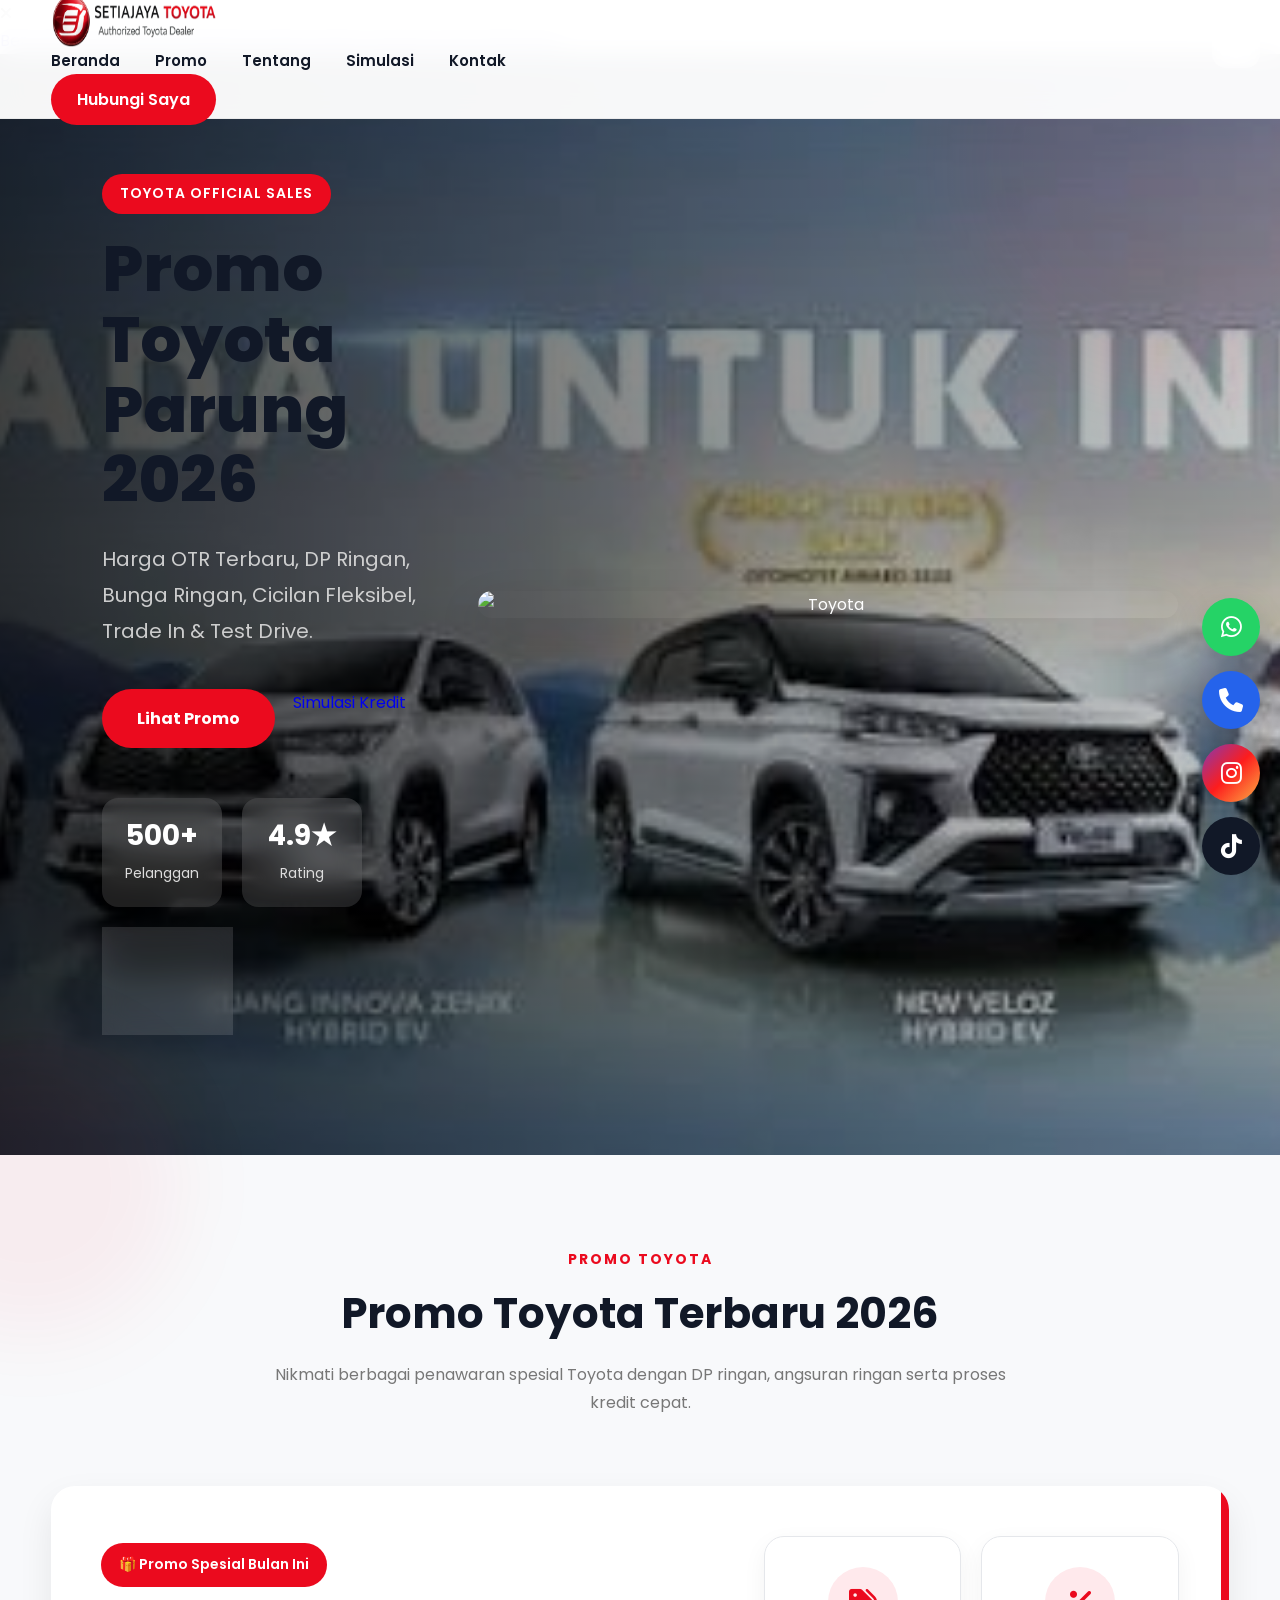
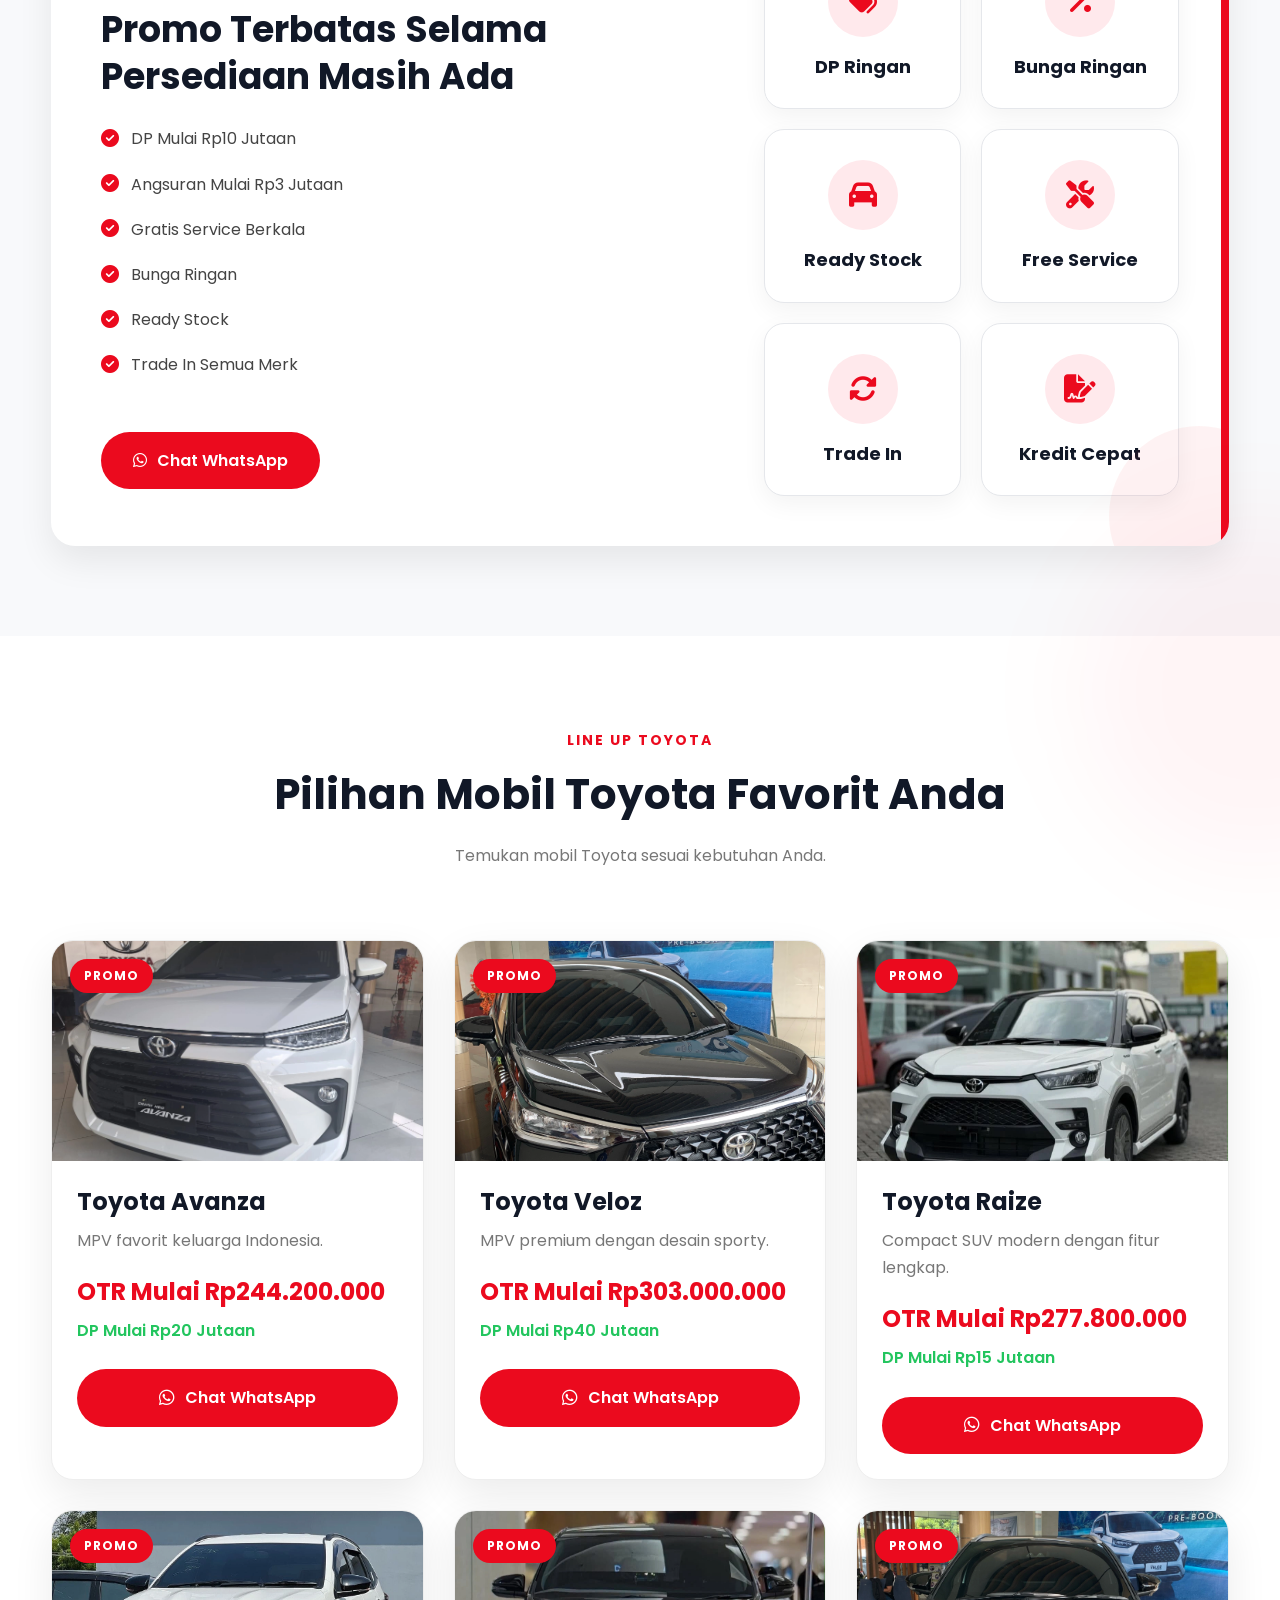
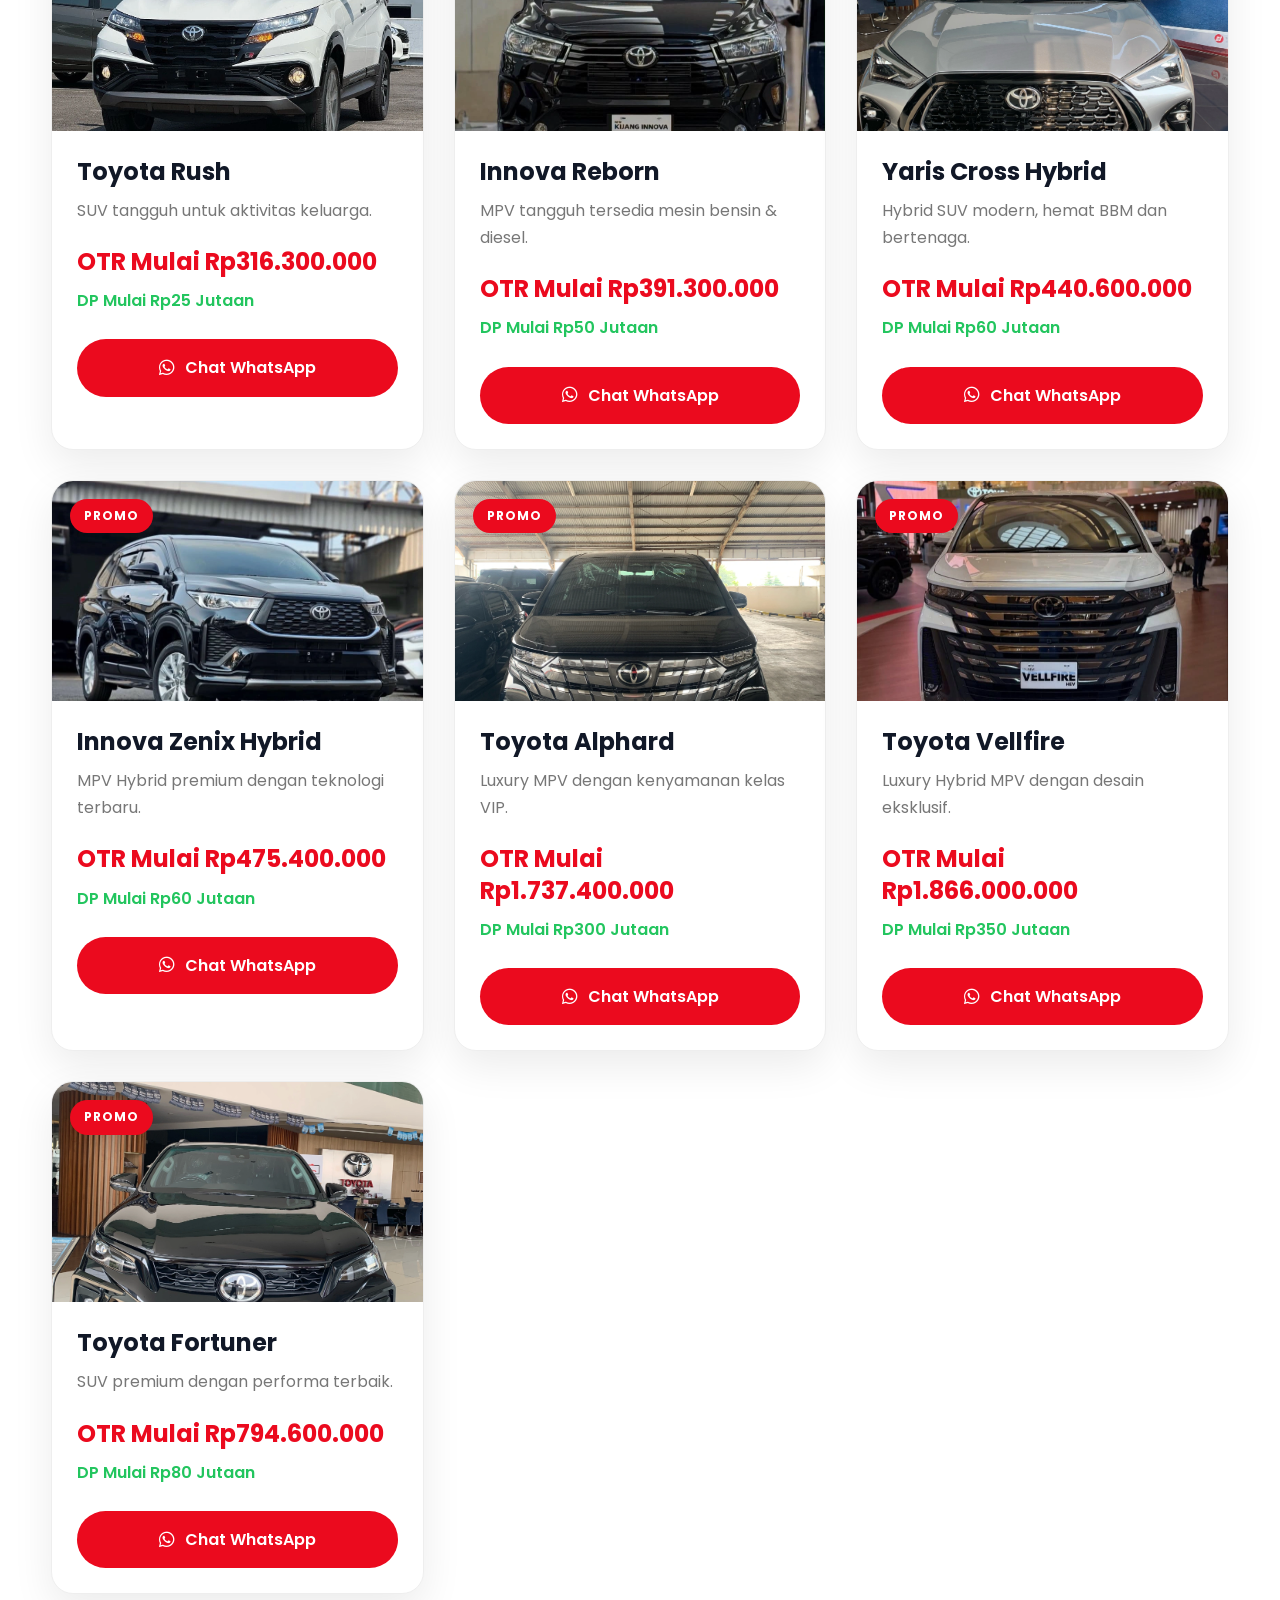
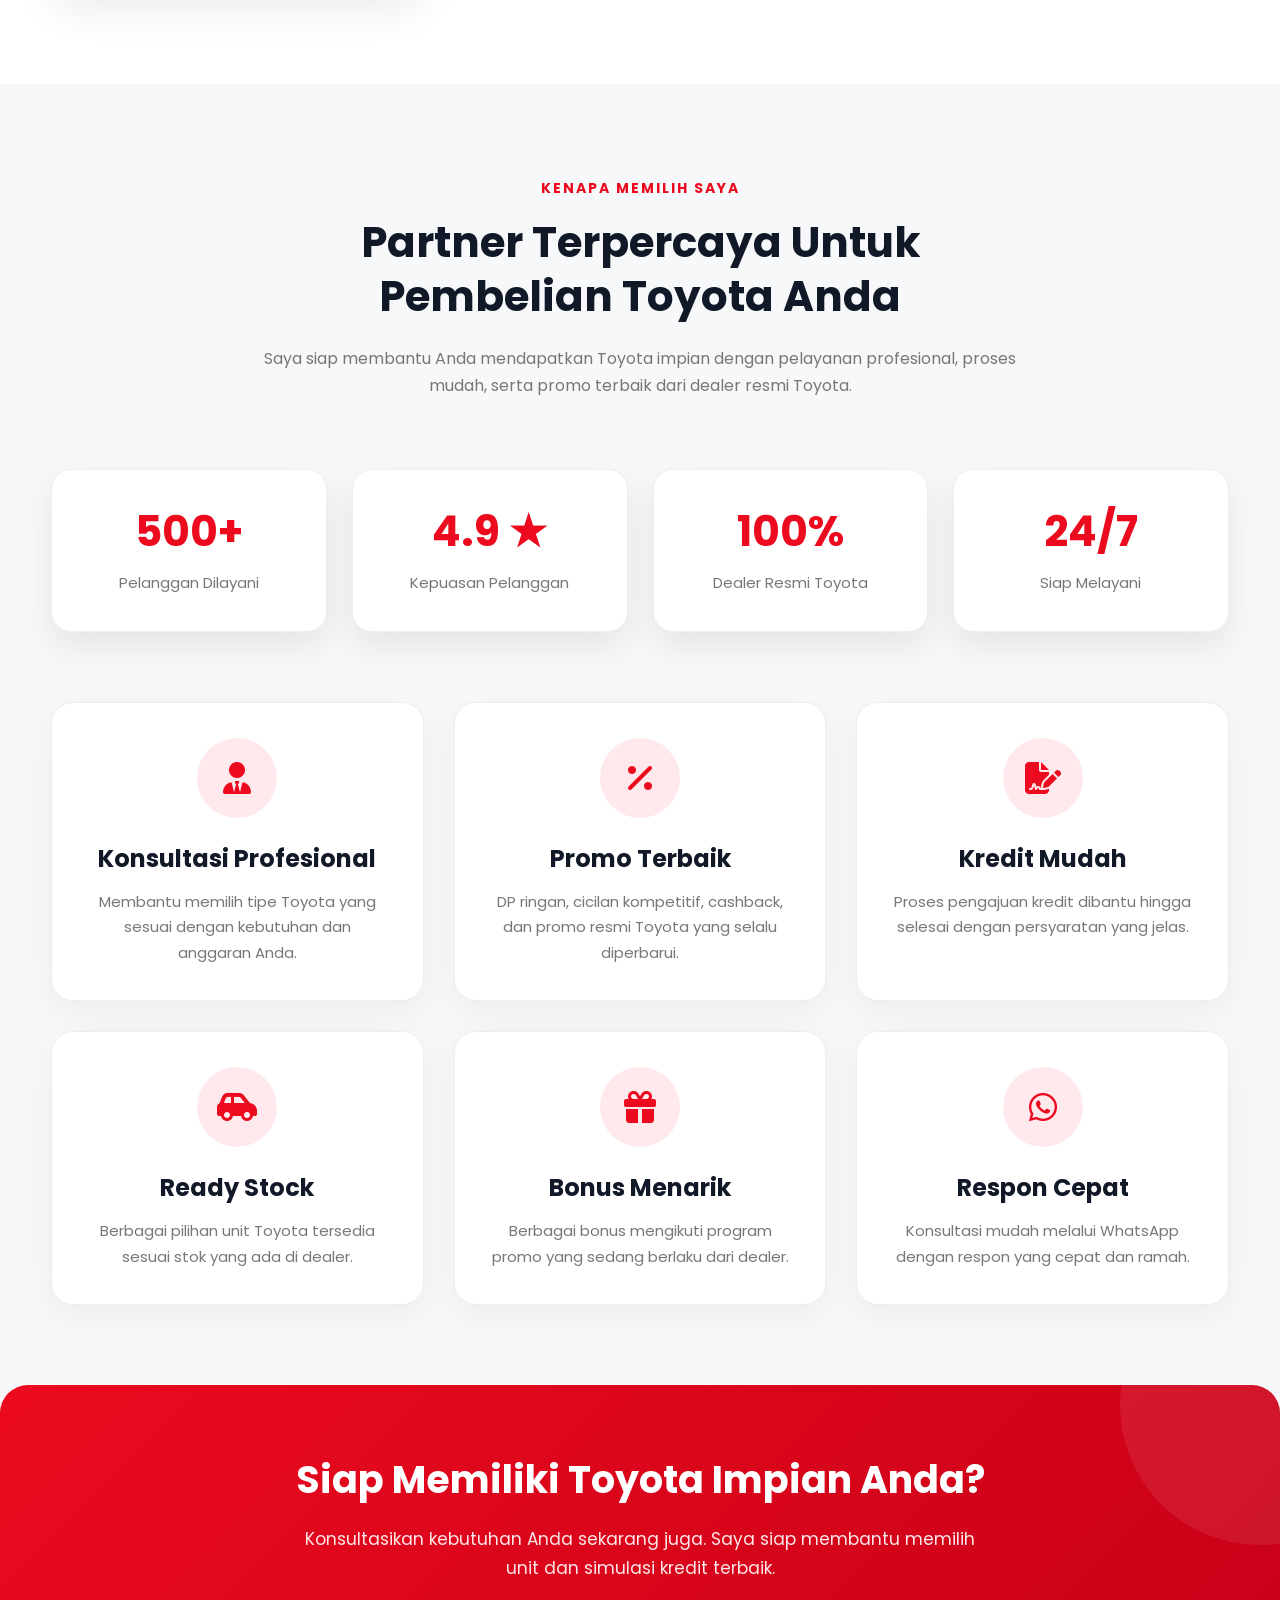
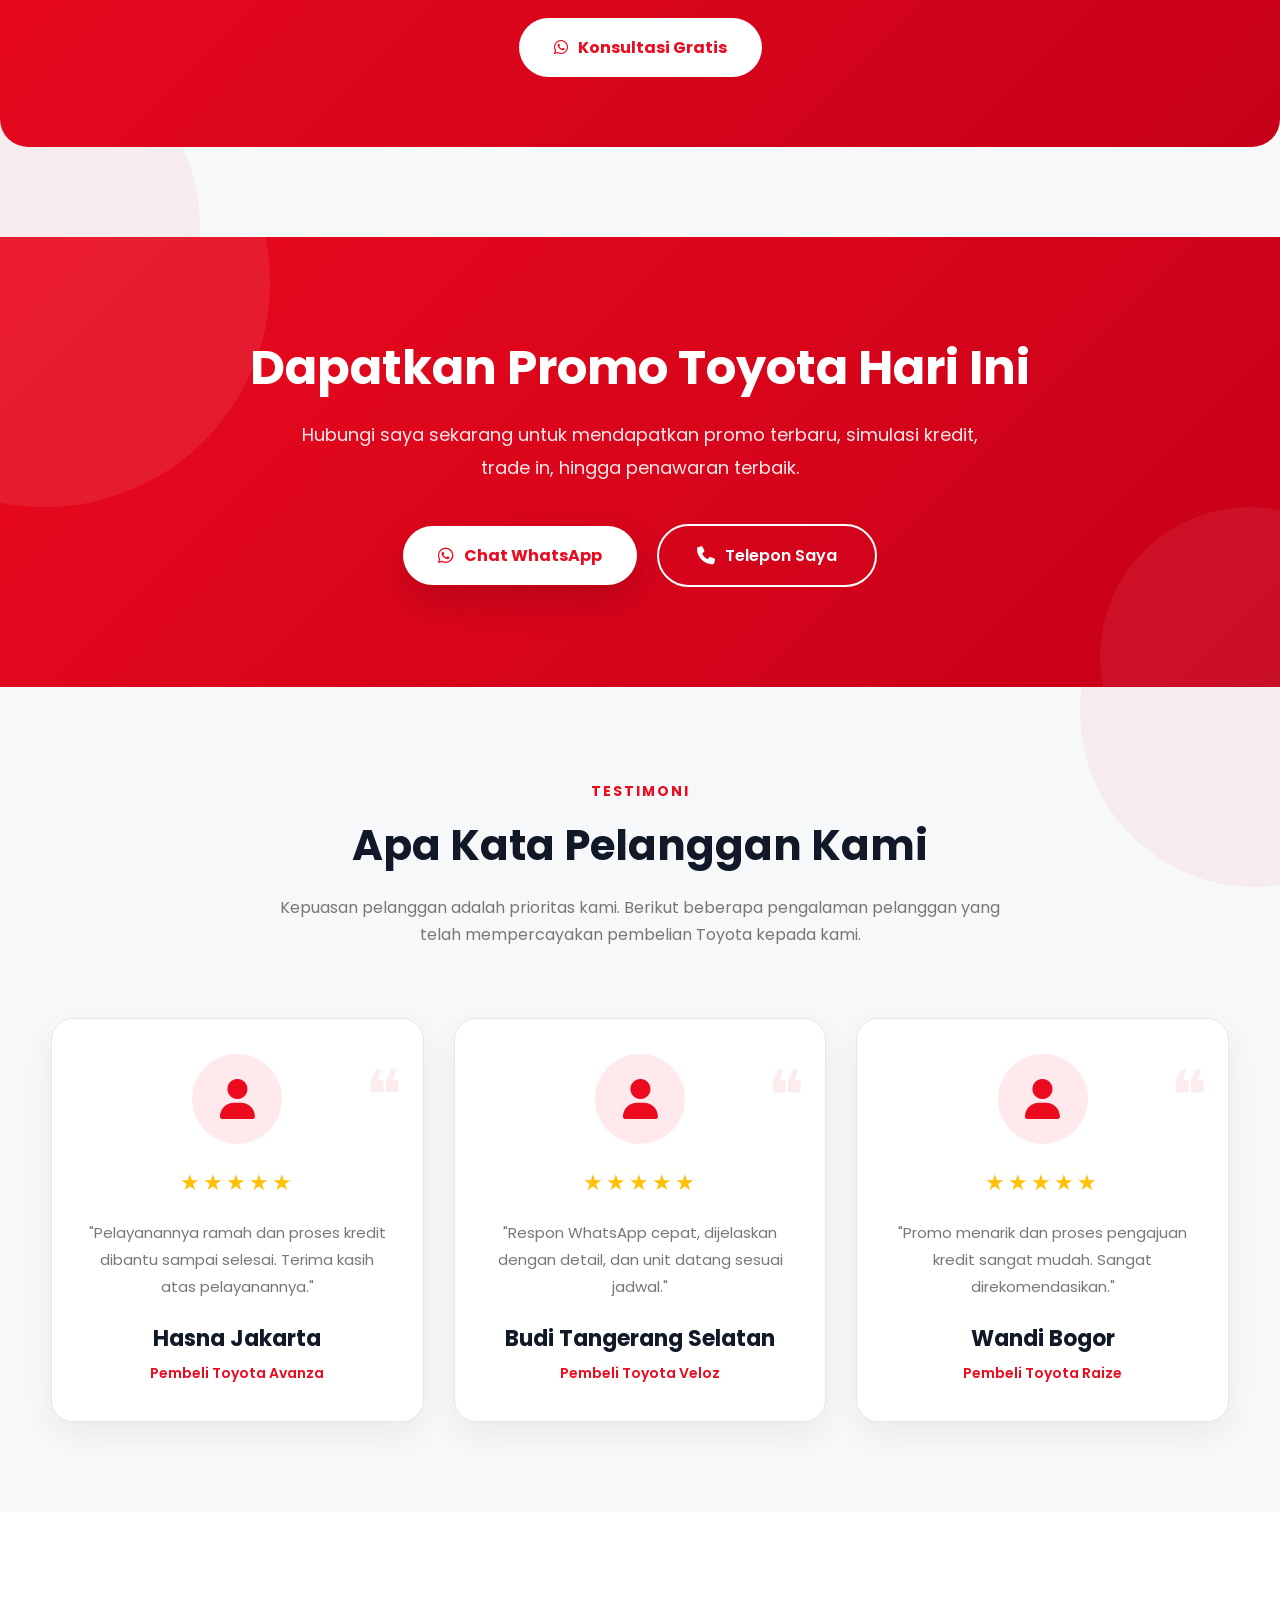
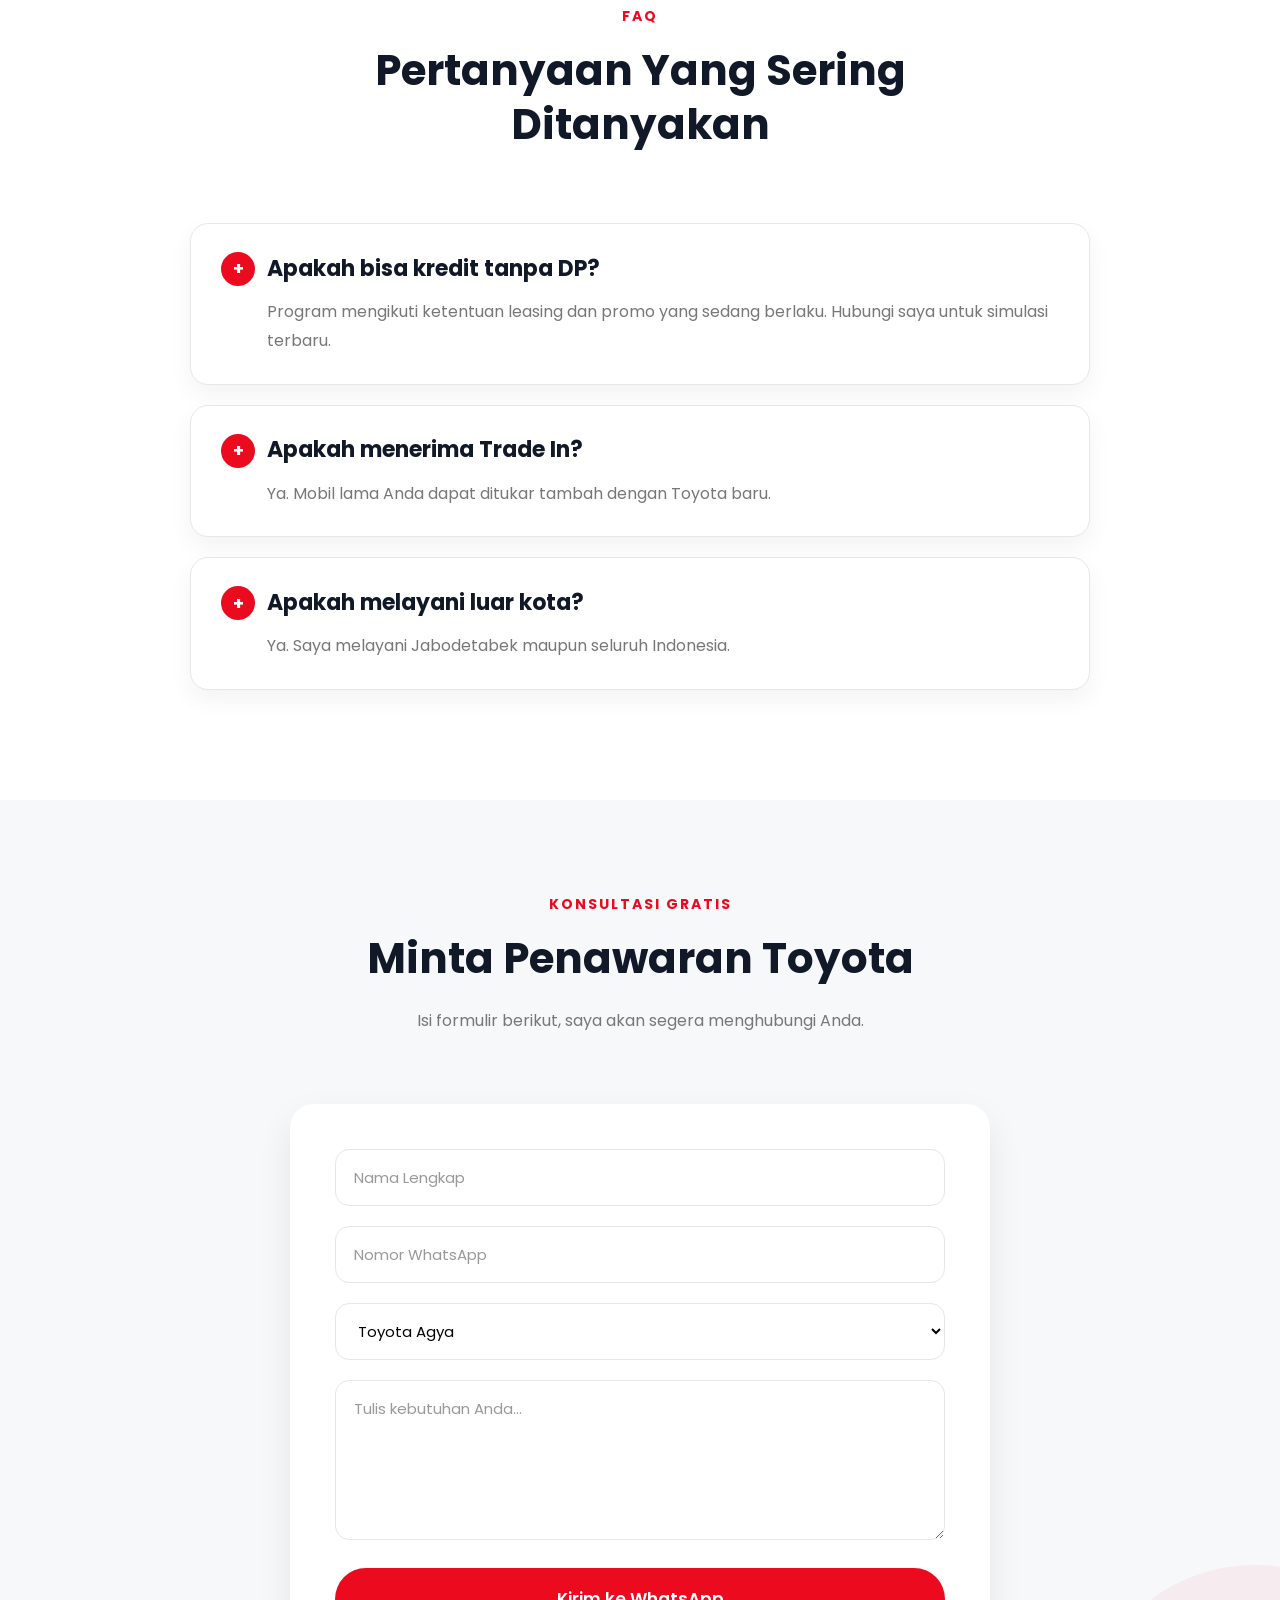
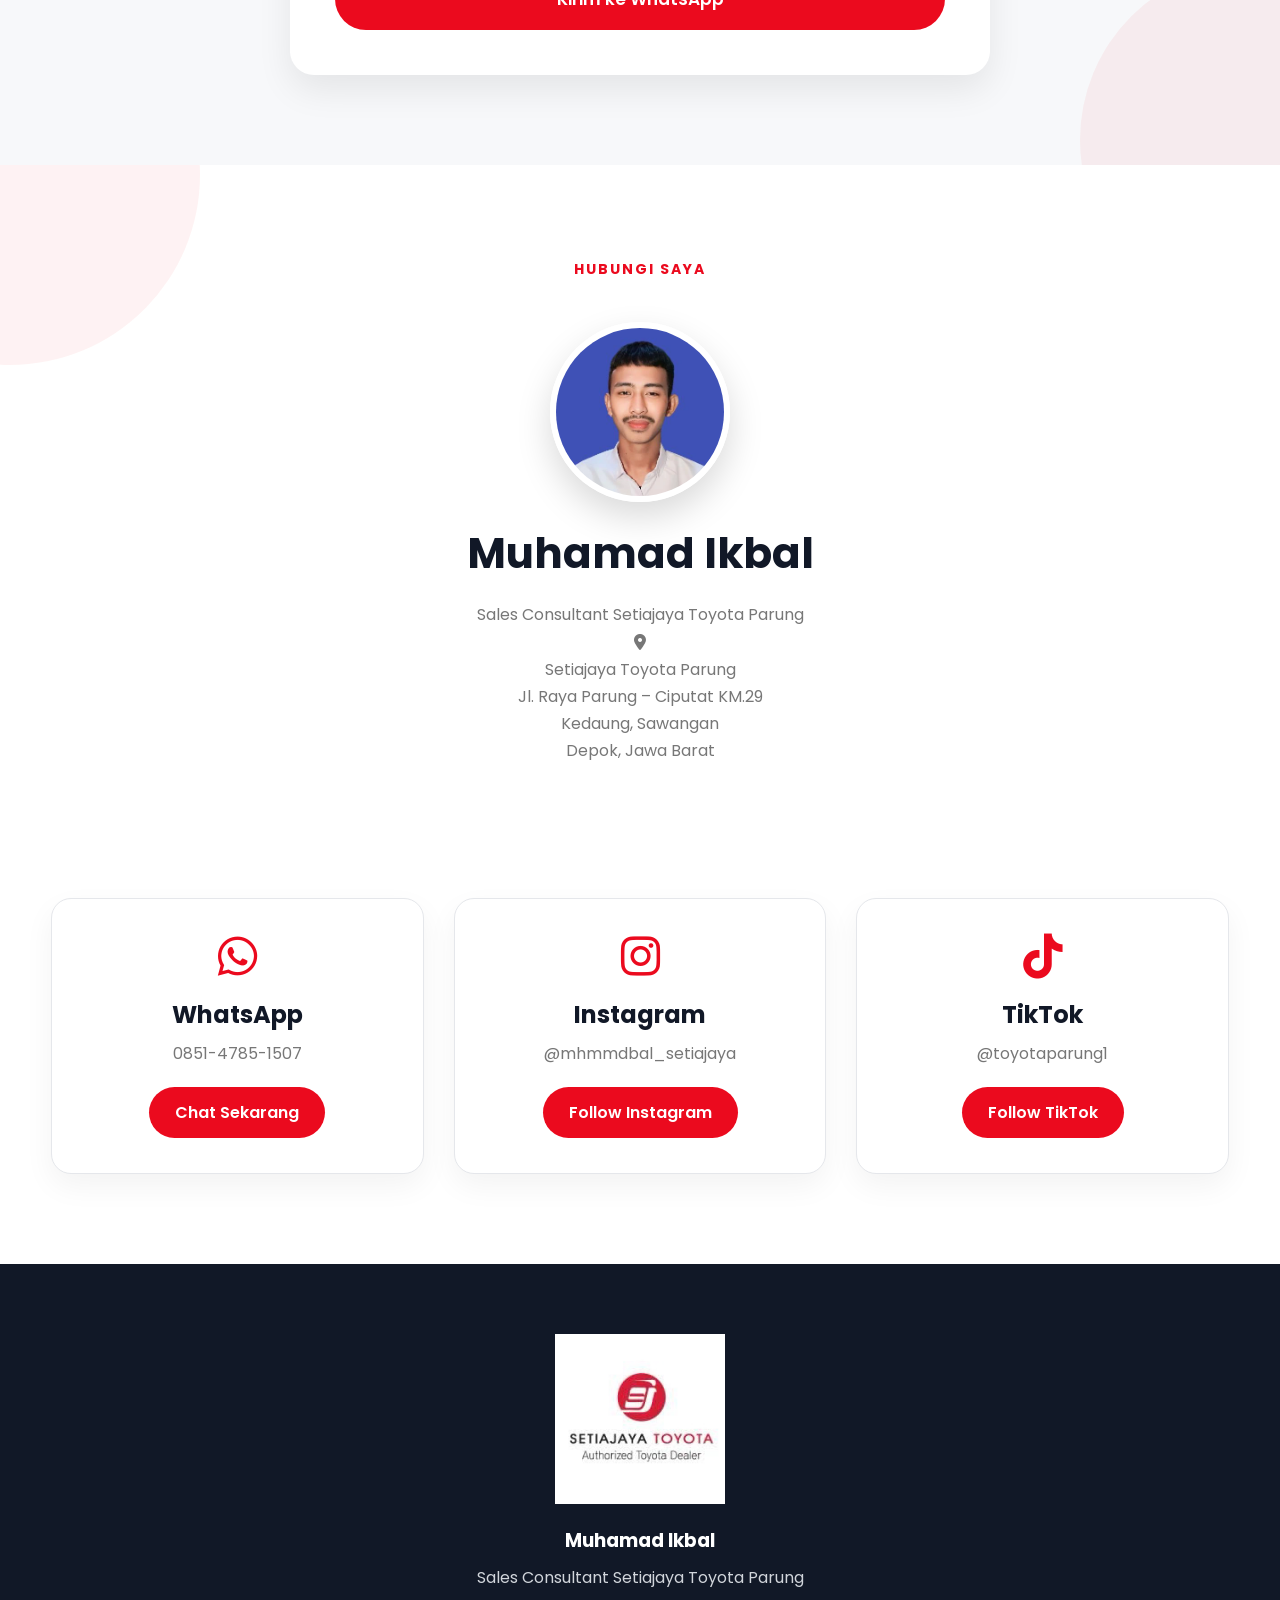
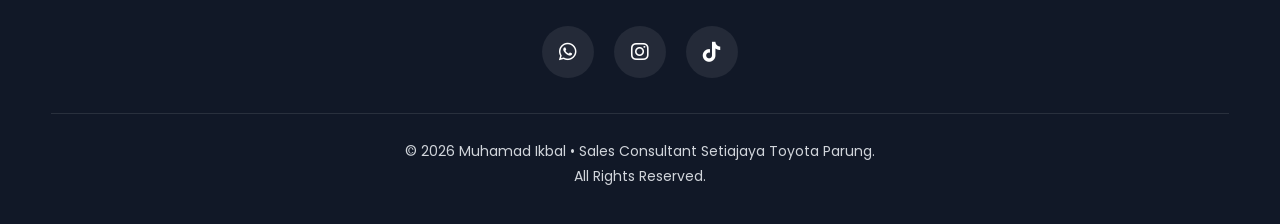
==== index.html @ 0a7230bd "Update index.html" ====
<!DOCTYPE html>
<html lang="id">

<head>

<meta charset="UTF-8">
<meta http-equiv="X-UA-Compatible" content="IE=edge">
<meta name="viewport" content="width=device-width, initial-scale=1.0">

<title>Promo Toyota Parung 2026 | Harga OTR, DP Murah & Kredit Toyota Bogor</title>
<meta name="description" content="Promo Toyota Parung 2026. Harga OTR terbaru, DP ringan mulai 10 jutaan, cicilan ringan, trade in, test drive dan konsultasi gratis. Hubungi Sales Toyota Parung sekarang juga.">

<meta name="keywords" content="Toyota Parung, Promo Toyota, Toyota Jabodetabek, Avanza, Veloz, Raize, Rush, Calya, Agya, Zenix, Reborn, Yaris Cross, Fortuner, Alphard, Vellfire">

<meta name="author" content="Muhamad Ikbal">
<meta name="robots" content="index,follow,max-image-preview:large">

<link rel="canonical" href="https://ikbaltoyota.com/">

<link rel="icon" href="images/favicon.png">

<meta property="og:title" content="Promo Toyota Parung 2026">
<meta property="og:description" content="Harga Toyota terbaru, DP ringan, cicilan murah, promo terbaik bulan ini.">
<meta property="og:image" content="https://ikbaltoyota.com/img/hero.webp">
<meta property="og:url" content="https://ikbaltoyota.com/">
<meta property="og:type" content="website">

<meta name="twitter:card" content="summary_large_image">
<meta name="twitter:title" content="Promo Toyota Parung 2026">
<meta name="twitter:description" content="Promo Toyota terbaik untuk wilayah Parung, Bogor, Depok, Tangerang Selatan, dan sekitarnya.">
<meta name="twitter:image" content="https://ikbaltoyota.com/img/hero.webp">

<link rel="preconnect" href="https://fonts.googleapis.com">
<link rel="preconnect" href="https://fonts.gstatic.com" crossorigin>

<link href="https://fonts.googleapis.com/css2?family=Poppins:wght@300;400;500;600;700;800&display=swap" rel="stylesheet">

<link rel="stylesheet" href="https://cdnjs.cloudflare.com/ajax/libs/font-awesome/6.7.2/css/all.min.css">

<link rel="stylesheet" href="css/style.css"> 
<link rel="stylesheet" href="css/responsive.css">
<link rel="stylesheet" href="css/animation.css">
  
<!-- Structured Data -->
  <script type="application/ld+json">
{
  "@context":"https://schema.org",
  "@type":"AutoDealer",
  "name":"Toyota Parung",
  "url":"https://ikbaltoyota.com",
  "telephone":"+62-851-4785-1507",
  "priceRange":"Rp",
  "address":{
    "@type":"PostalAddress",
    "addressLocality":"Parung",
    "addressRegion":"Jawa Barat",
    "addressCountry":"ID"
  },
  "brand":"Toyota"
 }   
</script>
<!-- Google Tag Manager -->
<script>
(function(w,d,s,l,i){w[l]=w[l]||[];w[l].push({'gtm.start':
new Date().getTime(),event:'gtm.js'});var f=d.getElementsByTagName(s)[0],
j=d.createElement(s),dl=l!='dataLayer'?'&l='+l:'';j.async=true;j.src=
'https://www.googletagmanager.com/gtm.js?id='+i+dl;
f.parentNode.insertBefore(j,f);
})(window,document,'script','dataLayer','GTM-TD2KTHQW');
</script>
<!-- End Google Tag Manager -->

</head>

<body>

<!-- Google Tag Manager (noscript) -->
<noscript>
<iframe src="https://www.googletagmanager.com/ns.html?id=GTM-TD2KTHQW"
height="0"
width="0"
style="display:none;visibility:hidden"></iframe>
</noscript>
<!-- End Google Tag Manager -->

<!-- =========================================
HEADER
========================================= -->
<header class="header">

    <div class="container">

        <div class="header-wrapper">

            <a href="index.html" class="logo">

                <img src="images/logo.png" alt="Toyota Setiajaya">

            </a>

<nav class="navbar">

<a href="index.html">Beranda</a>
<a href="promo.html">Promo</a>
<a href="tentang.html">Tentang</a>
<a href="simulasi.html">Simulasi</a>
<a href="kontak.html">Kontak</a>

</nav>

<a href="https://wa.me/6285147851507"
class="btn-header"
target="_blank"
onclick="trackWhatsApp()">

Hubungi Saya

</a>

<div class="menu-toggle">
<i class="fas fa-bars"></i>
</div>

</div>

</header>
  
<div class="mobile-nav">

    <div class="mobile-close">
        <i class="fas fa-times"></i>
    </div>

    <div class="mobile-nav-content">

        <a href="index.html">Beranda</a>

        <a href="promo.html">Promo</a>

        <a href="semua-model.html">Semua Model</a>

        <a href="simulasi.html">Simulasi Kredit</a>

        <a href="kontak.html">Kontak</a>

        <a href="https://wa.me/6285147851507" class="mobile-wa">
            <i class="fab fa-whatsapp"></i>
            Chat WhatsApp
        </a>

    </div>

</div>
<!-- =========================================
HERO
========================================= -->
<section class="hero reveal">

<div class="hero-overlay"></div>

<div class="container hero-container">

<div class="hero-content">

<span class="hero-tag">
TOYOTA OFFICIAL SALES
</span>

<h1>
Promo Toyota <br>
Parung 2026
</h1>

<p>
Harga OTR Terbaru, DP Ringan,
Bunga Ringan, Cicilan Fleksibel,
Trade In & Test Drive.
</p>

<div class="hero-buttons">

<a href="promo.html" class="btn btn-primary">
Lihat Promo
</a>

<a href="simulasi.html" class="btn btn-outline">
Simulasi Kredit
</a>

</div>

<div class="hero-info">

<div class="info-box">

<h3>500+</h3>

<span>Pelanggan</span>

</div>

<div class="info-box">

<h3>4.9★</h3>

<span>Rating</span>

</div>

<div class="info-box">

<h3>100%</h3>

<span>Dealer Resmi</span>

</div>

</div>

</div>

<div class="hero-image">

<img src="images/hero-car.webp" alt="Toyota">

</div>

</div>

</section>

<!-- =========================================
FLOATING SOCIAL
========================================= -->

<div class="floating-social">

<a href="https://wa.me/6285147851507"
class="wa"
target="_blank"
onclick="trackWhatsApp()">

<i class="fab fa-whatsapp"></i>

</a>

<a href="tel:085147851507"
class="call"
onclick="trackCall()">

<i class="fas fa-phone"></i>

</a>

<a href="https://instagram.com/mhmmdbal_setiajaya"
class="ig"
target="_blank"
onclick="trackInstagram()">

<i class="fab fa-instagram"></i>

</a>

<a href="https://www.tiktok.com/@toyotaparung1"
class="tiktok"
target="_blank"
onclick="trackTikTok()">

<i class="fab fa-tiktok"></i>

</a>

</div>
<!-- =========================================
PROMO
========================================= -->
<section class="promo reveal" id="promo">

<div class="container">

<div class="section-title">
<span>PROMO TOYOTA</span>
<h2>Promo Toyota Terbaru 2026</h2>
<p>
Nikmati berbagai penawaran spesial Toyota dengan DP ringan,
angsuran ringan serta proses kredit cepat.
</p>
</div>

<div class="promo-banner">

<div class="promo-left">

<div class="promo-badge">
🎁 Promo Spesial Bulan Ini
</div>

<h3>Promo Terbatas Selama Persediaan Masih Ada</h3>

<ul>

<li><i class="fas fa-check-circle"></i> DP Mulai Rp10 Jutaan</li>

<li><i class="fas fa-check-circle"></i> Angsuran Mulai Rp3 Jutaan</li>

<li><i class="fas fa-check-circle"></i> Gratis Service Berkala</li>

<li><i class="fas fa-check-circle"></i> Bunga Ringan</li>

<li><i class="fas fa-check-circle"></i> Ready Stock</li>

<li><i class="fas fa-check-circle"></i> Trade In Semua Merk</li>

</ul>

<a href="https://wa.me/628128266932?text=Halo%20Saya%20ingin%20info%20promo%20Toyota"
class="promo-btn">
<i class="fab fa-whatsapp"></i>
Chat WhatsApp
</a>

</div>

<div class="promo-right">

<div class="promo-item">
<i class="fas fa-tags"></i>
<h4>DP Ringan</h4>
</div>

<div class="promo-item">
<i class="fas fa-percent"></i>
<h4>Bunga Ringan</h4>
</div>

<div class="promo-item">
<i class="fas fa-car"></i>
<h4>Ready Stock</h4>
</div>

<div class="promo-item">
<i class="fas fa-tools"></i>
<h4>Free Service</h4>
</div>

<div class="promo-item">
<i class="fas fa-sync-alt"></i>
<h4>Trade In</h4>
</div>

<div class="promo-item">
<i class="fas fa-file-signature"></i>
<h4>Kredit Cepat</h4>
</div>

</div>

</div>

</div>

</section>

<!-- =========================================
PILIHAN MOBIL
========================================= -->

<section class="mobil reveal" <select id="pilihanmobil">

<div class="container">

<div class="section-title">

<span>LINE UP TOYOTA</span>

<h2>Pilihan Mobil Toyota Favorit Anda</h2>

<p>

Temukan mobil Toyota sesuai kebutuhan Anda.

</p>

</div>

<div class="mobil-grid">

<!-- AVANZA -->

<div class="mobil-card">

<img src="images/avanza.webp" alt="Toyota Avanza">

<h3>Toyota Avanza</h3>

<p>MPV favorit keluarga Indonesia.</p>

<h4 class="harga">OTR Mulai Rp244.200.000</h4>

<p class="dp">DP Mulai Rp20 Jutaan</p>

<a href="https://wa.me/6285147851507?text=Halo%20Pak%20Ikbal,%20saya%20tertarik%20Toyota%20Avanza"
class="btn-wa"
target="_blank"
onclick="trackWhatsApp()">

<i class="fab fa-whatsapp"></i>
Chat WhatsApp

</a>

</div>

<!-- VELOZ -->

<div class="mobil-card">

<img src="images/veloz.webp" alt="Toyota Veloz">

<h3>Toyota Veloz</h3>

<p>MPV premium dengan desain sporty.</p>

<h4 class="harga">OTR Mulai Rp303.000.000</h4>

<p class="dp">DP Mulai Rp40 Jutaan</p>

<a href="https://wa.me/6285147851507?text=Halo%20Pak%20Ikbal,%20saya%20tertarik%20dengan%20Toyota%20Veloz.%20Mohon%20info%20promo,%20DP%20dan%20simulasi%20kredit."
class="btn-wa"
target="_blank"
onclick="trackWhatsApp()">

<i class="fab fa-whatsapp"></i>
Chat WhatsApp

</a>
</div>

<!-- RAIZE -->

<div class="mobil-card">

<img src="images/raize.webp" alt="Toyota Raize">

<h3>Toyota Raize</h3>

<p>Compact SUV modern dengan fitur lengkap.</p>

<h4 class="harga">OTR Mulai Rp277.800.000</h4>

<p class="dp">DP Mulai Rp15 Jutaan</p>

<a href="https://wa.me/6285147851507?text=Halo%20Pak%20Ikbal,%20saya%20tertarik%20dengan%20Toyota%20Raize.%20Mohon%20info%20promo,%20DP%20dan%20simulasi%20kredit."
class="btn-wa"
target="_blank"
onclick="trackWhatsApp()">

<i class="fab fa-whatsapp"></i>
Chat WhatsApp

</a>

</div>

<!-- RUSH -->

<div class="mobil-card">

<img src="images/rush.webp" alt="Toyota Rush">

<h3>Toyota Rush</h3>

<p>SUV tangguh untuk aktivitas keluarga.</p>

<h4 class="harga">OTR Mulai Rp316.300.000</h4>

<p class="dp">DP Mulai Rp25 Jutaan</p>

<a href="https://wa.me/6285147851507?text=Halo%20Pak%20Ikbal,%20saya%20tertarik%20dengan%20Toyota%20Rush.%20Mohon%20info%20promo,%20DP%20dan%20simulasi%20kredit."
class="btn-wa"
target="_blank"
onclick="trackWhatsApp()">

<i class="fab fa-whatsapp"></i>
Chat WhatsApp

</a>

</div>

<!-- REBORN -->

<div class="mobil-card">

<img src="images/reborn.webp" alt="Toyota Innova Reborn">

<h3>Innova Reborn</h3>

<p>MPV tangguh tersedia mesin bensin & diesel.</p>

<h4 class="harga">OTR Mulai Rp391.300.000</h4>

<p class="dp">DP Mulai Rp50 Jutaan</p>

<a href="https://wa.me/6285147851507?text=Halo%20Pak%20Ikbal,%20saya%20tertarik%20dengan%20Toyota%20Innova%20Reborn.%20Mohon%20info%20promo,%20DP%20dan%20simulasi%20kredit."
class="btn-wa"
target="_blank"
onclick="trackWhatsApp()">

<i class="fab fa-whatsapp"></i>
Chat WhatsApp

</a>

</div>

<!-- YARIS CROSS -->

<div class="mobil-card">

<img src="images/yariscross.webp" alt="Toyota Yaris Cross">

<h3>Yaris Cross Hybrid</h3>

<p>Hybrid SUV modern, hemat BBM dan bertenaga.</p>

<h4 class="harga">OTR Mulai Rp440.600.000</h4>

<p class="dp">DP Mulai Rp60 Jutaan</p>

<a href="https://wa.me/6285147851507?text=Halo%20Pak%20Ikbal,%20saya%20tertarik%20dengan%20Toyota%20Yaris%20Cross%20Hybrid.%20Mohon%20info%20promo,%20DP%20dan%20simulasi%20kredit."
class="btn-wa"
target="_blank"
onclick="trackWhatsApp()">

<i class="fab fa-whatsapp"></i>
Chat WhatsApp

</a>

</div>

<!-- ZENIX -->

<div class="mobil-card">

<img src="images/zenix.webp" alt="Toyota Zenix">

<h3>Innova Zenix Hybrid</h3>

<p>MPV Hybrid premium dengan teknologi terbaru.</p>

<h4 class="harga">OTR Mulai Rp475.400.000</h4>

<p class="dp">DP Mulai Rp60 Jutaan</p>

<a href="https://wa.me/6285147851507?text=Halo%20Pak%20Ikbal,%20saya%20tertarik%20dengan%20Toyota%20Innova%20Zenix%20Hybrid.%20Mohon%20info%20promo,%20DP%20dan%20simulasi%20kredit."
class="btn-wa"
target="_blank"
onclick="trackWhatsApp()">

<i class="fab fa-whatsapp"></i>
Chat WhatsApp

</a>

</div>

<!-- ALPHARD -->

<div class="mobil-card">

<img src="images/alphard.webp" alt="Toyota Alphard">

<h3>Toyota Alphard</h3>

<p>Luxury MPV dengan kenyamanan kelas VIP.</p>

<h4 class="harga">OTR Mulai Rp1.737.400.000</h4>

<p class="dp">DP Mulai Rp300 Jutaan</p>

<a href="https://wa.me/6285147851507?text=Halo%20Pak%20Ikbal,%20saya%20tertarik%20dengan%20Toyota%20Alphard.%20Mohon%20info%20promo%20dan%20penawaran%20terbaik."
class="btn-wa"
target="_blank"
onclick="trackWhatsApp()">

<i class="fab fa-whatsapp"></i>
Chat WhatsApp

</a>

</div>

<!-- VELLFIRE -->

<div class="mobil-card">

<img src="images/velfire.webp" alt="Toyota Vellfire">

<h3>Toyota Vellfire</h3>

<p>Luxury Hybrid MPV dengan desain eksklusif.</p>

<h4 class="harga">OTR Mulai Rp1.866.000.000</h4>

<p class="dp">DP Mulai Rp350 Jutaan</p>

<a href="https://wa.me/6285147851507?text=Halo%20Pak%20Ikbal,%20saya%20tertarik%20dengan%20Toyota%20Vellfire.%20Mohon%20info%20promo%20dan%20penawaran%20terbaik."
class="btn-wa"
target="_blank"
onclick="trackWhatsApp()">

<i class="fab fa-whatsapp"></i>
Chat WhatsApp

</a>

</div>
<!-- FORTUNER -->

<div class="mobil-card">

<img src="images/fortuner.webp" alt="Toyota Fortuner">

<h3>Toyota Fortuner</h3>

<p>SUV premium dengan performa terbaik.</p>

<h4 class="harga">OTR Mulai Rp794.600.000</h4>

<p class="dp">DP Mulai Rp80 Jutaan</p>

<a href="https://wa.me/6285147851507?text=Halo%20Pak%20Ikbal,%20saya%20tertarik%20dengan%20Toyota%20Fortuner.%20Mohon%20info%20promo,%20DP%20dan%20simulasi%20kredit."
class="btn-wa"
target="_blank"
onclick="trackWhatsApp()">

<i class="fab fa-whatsapp"></i>
Chat WhatsApp

</a>

</div>

</div>

</div>

</section>
<!-- =========================================
KEUNGGULAN
========================================= -->
<section class="why-us reveal" id="why">

<div class="container">

<div class="section-title">
<span>KENAPA MEMILIH SAYA</span>
<h2>Partner Terpercaya Untuk Pembelian Toyota Anda</h2>
<p>
Saya siap membantu Anda mendapatkan Toyota impian dengan pelayanan profesional, proses mudah, serta promo terbaik dari dealer resmi Toyota.
</p>
</div>

<!-- Counter -->

<div class="why-counter">

<div class="counter-box">
<h3>500+</h3>
<p>Pelanggan Dilayani</p>
</div>

<div class="counter-box">
<h3>4.9 ★</h3>
<p>Kepuasan Pelanggan</p>
</div>

<div class="counter-box">
<h3>100%</h3>
<p>Dealer Resmi Toyota</p>
</div>

<div class="counter-box">
<h3>24/7</h3>
<p>Siap Melayani</p>
</div>

</div>

<!-- Card -->

<div class="why-grid">

<div class="why-card">

<div class="why-icon">
<i class="fas fa-user-tie"></i>
</div>

<h3>Konsultasi Profesional</h3>

<p>
Membantu memilih tipe Toyota yang sesuai dengan kebutuhan dan anggaran Anda.
</p>

</div>

<div class="why-card">

<div class="why-icon">
<i class="fas fa-percent"></i>
</div>

<h3>Promo Terbaik</h3>

<p>
DP ringan, cicilan kompetitif, cashback, dan promo resmi Toyota yang selalu diperbarui.
</p>

</div>

<div class="why-card">

<div class="why-icon">
<i class="fas fa-file-signature"></i>
</div>

<h3>Kredit Mudah</h3>

<p>
Proses pengajuan kredit dibantu hingga selesai dengan persyaratan yang jelas.
</p>

</div>

<div class="why-card">

<div class="why-icon">
<i class="fas fa-car-side"></i>
</div>

<h3>Ready Stock</h3>

<p>
Berbagai pilihan unit Toyota tersedia sesuai stok yang ada di dealer.
</p>

</div>

<div class="why-card">

<div class="why-icon">
<i class="fas fa-gift"></i>
</div>

<h3>Bonus Menarik</h3>

<p>
Berbagai bonus mengikuti program promo yang sedang berlaku dari dealer.
</p>

</div>

<div class="why-card">

<div class="why-icon">
<i class="fab fa-whatsapp"></i>
</div>

<h3>Respon Cepat</h3>

<p>
Konsultasi mudah melalui WhatsApp dengan respon yang cepat dan ramah.
</p>

</div>

</div>

</div>
  
  <div class="why-cta">
    <h3>Siap Memiliki Toyota Impian Anda?</h3>
    <p>Konsultasikan kebutuhan Anda sekarang juga. Saya siap membantu memilih unit dan simulasi kredit terbaik.</p>

    <a href="https://wa.me/628128266932?text=Halo%20Saya%20ingin%20konsultasi%20Toyota" class="btn-primary">
        <i class="fab fa-whatsapp"></i> Konsultasi Gratis
    </a>
</div>
 </section> 
<!-- =========================================
CTA
========================================= -->

<section class="cta reveal">

<div class="container">

<h2>

Dapatkan Promo Toyota Hari Ini

</h2>

<p>

Hubungi saya sekarang untuk mendapatkan promo terbaru,
simulasi kredit, trade in, hingga penawaran terbaik.

</p>

<div class="cta-button">

<a href="https://wa.me/6285147851507"

class="btn-primary"

target="_blank"

onclick="trackWhatsApp()">

<i class="fab fa-whatsapp"></i>

Chat WhatsApp

</a>

<a href="tel:085147851507"

class="btn-secondary"

onclick="trackCall()">

<i class="fas fa-phone"></i>

Telepon Saya

</a>

</div>

</div>

</section>

<!-- =========================================
TESTIMONI
========================================= -->
<section class="testimoni reveal" id="testimoni">

<div class="container">

<div class="section-title">
<span>TESTIMONI</span>
<h2>Apa Kata Pelanggan Kami</h2>
<p>
Kepuasan pelanggan adalah prioritas kami. Berikut beberapa pengalaman pelanggan yang telah mempercayakan pembelian Toyota kepada kami.
</p>
</div>

<div class="testimoni-grid">

<div class="testimoni-card">

<div class="avatar">
<i class="fas fa-user"></i>
</div>

<div class="rating">
★★★★★
</div>

<p>
"Pelayanannya ramah dan proses kredit dibantu sampai selesai. Terima kasih atas pelayanannya."
</p>

<h3>Hasna Jakarta</h3>

<span>Pembeli Toyota Avanza</span>

</div>

<div class="testimoni-card">

<div class="avatar">
<i class="fas fa-user"></i>
</div>

<div class="rating">
★★★★★
</div>

<p>
"Respon WhatsApp cepat, dijelaskan dengan detail, dan unit datang sesuai jadwal."
</p>

<h3>Budi Tangerang Selatan</h3>

<span>Pembeli Toyota Veloz</span>

</div>

<div class="testimoni-card">

<div class="avatar">
<i class="fas fa-user"></i>
</div>

<div class="rating">
★★★★★
</div>

<p>
"Promo menarik dan proses pengajuan kredit sangat mudah. Sangat direkomendasikan."
</p>

<h3>Wandi Bogor</h3>

<span>Pembeli Toyota Raize</span>

</div>

</div>

</div>

</section>
<!-- =========================================
FAQ
========================================= -->

<section class="faq reveal" id="faq">

<div class="container">

<div class="section-title">

<span>FAQ</span>

<h2>Pertanyaan Yang Sering Ditanyakan</h2>

</div>

<div class="faq-item">

<h3>Apakah bisa kredit tanpa DP?</h3>

<p>
Program mengikuti ketentuan leasing dan promo yang sedang berlaku.
Hubungi saya untuk simulasi terbaru.
</p>

</div>

<div class="faq-item">

<h3>Apakah menerima Trade In?</h3>

<p>
Ya. Mobil lama Anda dapat ditukar tambah dengan Toyota baru.
</p>

</div>

<div class="faq-item">

<h3>Apakah melayani luar kota?</h3>

<p>
Ya. Saya melayani Jabodetabek maupun seluruh Indonesia.
</p>

</div>

</div>

</section>

<!-- =========================================
FORM WHATSAPP
========================================= -->

<section class="wa-form reveal">

<div class="container">

<div class="section-title">

<span>KONSULTASI GRATIS</span>

<h2>Minta Penawaran Toyota</h2>

<p>

Isi formulir berikut, saya akan segera menghubungi Anda.

</p>

</div>

<form id="waForm">

<input
type="text"
id="nama"
placeholder="Nama Lengkap"
required>

<input
type="tel"
id="hp"
placeholder="Nomor WhatsApp"
required>

<select id="mobil">

<option>Toyota Agya</option>
<option>Toyota Calya</option>
<option>Toyota Avanza</option>
<option>Toyota Veloz</option>
<option>Toyota Raize</option>
<option>Toyota Rush</option>
<option>Innova Reborn</option>
<option>Yaris Cross Hybrid</option>
<option>Innova Zenix Hybrid</option>
<option>Toyota Fortuner</option>
<option>Toyota Alphard</option>
<option>Toyota Vellfire</option>
<option>Toyota Hilux Rangga</option>

</select>

<textarea
id="pesan"
placeholder="Tulis kebutuhan Anda..."></textarea>

<button type="submit">

Kirim ke WhatsApp

</button>

</form>

</div>

</section>

<!-- =========================================
KONTAK
========================================= -->

<section class="contact reveal" id="kontak">

<div class="container">

<div class="section-title">

<span>HUBUNGI SAYA</span>

<img
src="images/ikbal.webp"
alt="Muhamad Ikbal"
class="foto-sales">

<h2>Muhamad Ikbal</h2>

<p>

Sales Consultant Setiajaya Toyota Parung

</p>

<p>

<i class="fas fa-location-dot"></i><br>

Setiajaya Toyota Parung<br>

Jl. Raya Parung – Ciputat KM.29<br>

Kedaung, Sawangan<br>

Depok, Jawa Barat

</p>

<a
href="https://maps.google.com/?q=Setiajaya+Toyota+Parung"
target="_blank"
class="btn-secondary">

<i class="fas fa-map-marker-alt"></i>

Lihat Lokasi Showroom

</a>

</div>

<div class="contact-grid">

<div class="contact-card">

<i class="fab fa-whatsapp"></i>

<h3>WhatsApp</h3>

<p>0851-4785-1507</p>

<a
href="https://wa.me/6285147851507"
target="_blank"
onclick="trackWhatsApp()">

Chat Sekarang

</a>

</div>

<div class="contact-card">

<i class="fab fa-instagram"></i>

<h3>Instagram</h3>

<p>@mhmmdbal_setiajaya</p>

<a
href="https://instagram.com/mhmmdbal_setiajaya"
target="_blank"
onclick="trackInstagram()">

Follow Instagram

</a>

</div>

<div class="contact-card">

<i class="fab fa-tiktok"></i>

<h3>TikTok</h3>

<p>@toyotaparung1</p>

<a
href="https://www.tiktok.com/@toyotaparung1"
target="_blank"
onclick="trackTikTok()">

Follow TikTok

</a>

</div>

</div>

</div>

</section>
<!-- =========================================
FOOTER
========================================= -->

<footer class="footer reveal">

<div class="container">

<img src="images/setiajaya.png" alt="Setiajaya Toyota" class="footer-logo">

<h3>Muhamad Ikbal</h3>

<p>

Sales Consultant Setiajaya Toyota Parung

</p>

<div class="footer-social">

<a
href="https://wa.me/6285147851507"
target="_blank"
onclick="trackWhatsApp()">

<i class="fab fa-whatsapp"></i>

</a>

<a
href="https://instagram.com/mhmmdbal_setiajaya"
target="_blank"
onclick="trackInstagram()">

<i class="fab fa-instagram"></i>

</a>

<a
href="https://www.tiktok.com/@toyotaparung1"
target="_blank"
onclick="trackTikTok()">

<i class="fab fa-tiktok"></i>

</a>

</div>

<p class="copyright">

© 2026 Muhamad Ikbal • Sales Consultant Setiajaya Toyota Parung.<br>

All Rights Reserved.

</p>

</div>

</footer>

<!-- =========================================
SCRIPT
========================================= -->

<script src="js/script.js"></script>

</body>

</html>
---- css/style.css ----
/*==================================================
 TOYOTA PROMO LANDING PAGE 2026
 Author : Muhamad Ikbal
 Version : 1.0
==================================================*/

/*=========================
GOOGLE FONT
=========================*/

@import url('https://fonts.googleapis.com/css2?family=Poppins:wght@300;400;500;600;700;800&display=swap');

/*=========================
ROOT COLOR
=========================*/

:root{

    --primary:#EB0A1E;
    --primary-dark:#C60018;

    --secondary:#111827;

    --white:#ffffff;
    --black:#000000;

    --text:#444444;
    --text-light:#777777;

    --bg:#ffffff;
    --bg-light:#F7F8FA;

    --border:#E5E7EB;

    --success:#22C55E;

    --radius:18px;
    --radius-sm:12px;

    --shadow:
    0 15px 35px rgba(0,0,0,.08);

    --transition:.35s ease;

}

/*=========================
RESET
=========================*/

*{
    margin:0;
    padding:0;
    box-sizing:border-box;
}

html{

    scroll-behavior:smooth;

}

body{

    font-family:'Poppins',sans-serif;

    color:var(--text);

    background:var(--bg);

    line-height:1.7;

    overflow-x:hidden;

}

/*=========================
TEXT
=========================*/

h1,
h2,
h3,
h4,
h5,
h6{

    color:var(--secondary);

    font-weight:700;

    line-height:1.3;

}

p{

    color:var(--text-light);

}

a{

    text-decoration:none;

    transition:var(--transition);

}

ul{

    list-style:none;

}

img{

    width:100%;

    display:block;

}

button{

    font-family:inherit;

}

/*=========================
CONTAINER
=========================*/

.container{

    width:min(1180px,92%);

    margin:auto;

}

section{

    padding:90px 0;

}

/*=========================
SECTION TITLE
=========================*/

.section-title{

    max-width:760px;

    margin:auto auto 70px;

    text-align:center;

}

.section-title span{

    display:inline-block;

    color:var(--primary);

    font-size:14px;

    font-weight:700;

    letter-spacing:2px;

    text-transform:uppercase;

    margin-bottom:15px;

}

.section-title h2{

    font-size:42px;

    margin-bottom:20px;

}

.section-title p{

    font-size:16px;

}

/*=========================
BUTTON
=========================*/

.btn-primary,

.btn-secondary,

.btn-wa,

.btn-header,

.promo-btn{

    display:inline-flex;

    align-items:center;

    justify-content:center;

    gap:10px;

    padding:15px 32px;

    border-radius:50px;

    font-weight:600;

    transition:var(--transition);

}

.btn-primary,

.btn-wa,

.btn-header,

.promo-btn{

    background:var(--primary);

    color:#fff;

}

.btn-primary:hover,

.btn-wa:hover,

.btn-header:hover,

.promo-btn:hover{

    background:var(--primary-dark);

    transform:translateY(-3px);

}

.btn-secondary{

    border:2px solid var(--primary);

    color:var(--primary);

    background:#fff;

}

.btn-secondary:hover{

    background:var(--primary);

    color:#fff;

}

/*=========================
UTILITY
=========================*/

.text-center{

    text-align:center;

}

.mt-1{

    margin-top:10px;

}

.mt-2{

    margin-top:20px;

}

.mt-3{

    margin-top:30px;

}

.mt-4{

    margin-top:40px;

}

.mt-5{

    margin-top:50px;

}

.mb-1{

    margin-bottom:10px;

}

.mb-2{

    margin-bottom:20px;

}

.mb-3{

    margin-bottom:30px;

}

.mb-4{

    margin-bottom:40px;

}

.mb-5{

    margin-bottom:50px;

}

.rounded{

    border-radius:var(--radius);

}

.shadow{

    box-shadow:var(--shadow);

}

.bg-light{

    background:var(--bg-light);

}

.bg-primary{

    background:var(--primary);

    color:#fff;

}

.w-100{

    width:100%;

}
/*==================================================
HEADER
==================================================*/

.header{

    position:fixed;

    top:0;

    left:0;

    width:100%;

    z-index:9999;

    background:rgba(255,255,255,.96);

    backdrop-filter:blur(12px);

    transition:.35s ease;

    border-bottom:1px solid rgba(0,0,0,.05);

}

.header.scrolled{

    box-shadow:0 12px 35px rgba(0,0,0,.08);

}

.header .container{

    display:flex;

    justify-content:space-between;

    align-items:center;

    height:82px;

}

/*==================================================
LOGO
==================================================*/

.logo{

    display:flex;

    align-items:center;

}

.logo img{

    width:165px;

    transition:.35s;

}

.logo:hover img{

    transform:scale(1.03);

}

/*==================================================
NAVBAR
==================================================*/

.navbar{

    display:flex;

    align-items:center;

    gap:35px;

}

.navbar a{

    position:relative;

    font-size:15px;

    font-weight:600;

    color:var(--secondary);

}

.navbar a::after{

    content:"";

    position:absolute;

    left:0;

    bottom:-8px;

    width:0;

    height:2px;

    background:var(--primary);

    transition:.35s;

}

.navbar a:hover{

    color:var(--primary);

}

.navbar a:hover::after{

    width:100%;

}

/*==================================================
MENU TOGGLE
==================================================*/

.menu-toggle{
    display: flex;
    align-items: center;
    justify-content: center;

    width: 48px;
    height: 48px;

    position: absolute;
    top: 20px;
    right: 20px;

    border-radius: 12px;
    cursor: pointer;

    background: rgba(255,255,255,.1);
    backdrop-filter: blur(10px);

    z-index: 999;
    transition: .3s;
}

}

.menu-toggle i{

    font-size:22px;

    color:var(--secondary);

}

.menu-toggle:hover{

    background:var(--primary);

}

.menu-toggle:hover i{

    color:#fff;

}

/*==================================================
HERO
==================================================*/

.hero{

    position:relative;

    padding-top:160px;

    padding-bottom:90px;

    overflow:hidden;

    background:linear-gradient(
        180deg,
        #ffffff,
        #f8f9fb
    );

}

/* Background Blur */

.hero::before{

    content:"";

    position:absolute;

    width:450px;

    height:450px;

    background:rgba(235,10,30,.08);

    border-radius:50%;

    top:-120px;

    right:-120px;

    filter:blur(50px);

}

/*==================================================
HERO CONTAINER
==================================================*/

.hero-container{

    display:grid;

    grid-template-columns:1fr 1fr;

    align-items:center;

    gap:70px;

    position:relative;

}

/*==================================================
HERO CONTENT
==================================================*/

.hero-tag{

    display:inline-flex;

    align-items:center;

    gap:10px;

    padding:10px 20px;

    border-radius:40px;

    background:#FFE9EC;

    color:var(--primary);

    font-weight:600;

    margin-bottom:25px;

}

.hero-content h1{

    font-size:58px;

    line-height:1.15;

    margin-bottom:20px;

}

.hero-content p{

    font-size:17px;

    margin-bottom:35px;

    max-width:540px;

}

/*==================================================
HERO BUTTON
==================================================*/

.hero-buttons{

    display:flex;

    gap:18px;

    flex-wrap:wrap;

}

/*==================================================
HERO FEATURE
==================================================*/

.hero-feature{

    margin-top:50px;

    display:flex;

    gap:20px;

}

.hero-feature div{

    flex:1;

    background:#fff;

    padding:25px;

    border-radius:18px;

    text-align:center;

    box-shadow:var(--shadow);

    transition:.35s;

}

.hero-feature div:hover{

    transform:translateY(-8px);

}

.hero-feature h3{

    color:var(--primary);

    font-size:30px;

    margin-bottom:8px;

}

.hero-feature span{

    color:var(--text-light);

    font-size:14px;

}

/*==================================================
HERO IMAGE
==================================================*/

.hero-image{

    position:relative;

}

.hero-image img{

    width:100%;

    border-radius:24px;

    box-shadow:
    0 20px 45px rgba(0,0,0,.15);

    transition:.4s;

}

.hero-image:hover img{

    transform:scale(1.02);

}
/*==================================================
PROMO SECTION
==================================================*/

.promo{

    background:#F8F9FB;

    position:relative;

}

.promo::before{

    content:"";

    position:absolute;

    width:300px;

    height:300px;

    background:rgba(235,10,30,.05);

    border-radius:50%;

    top:-120px;

    left:-120px;

    filter:blur(40px);

}

/*==================================================
PROMO BANNER
==================================================*/

.promo-banner{

    display:grid;

    grid-template-columns:1.2fr .8fr;

    gap:40px;

    background:#fff;

    border-radius:24px;

    padding:50px;

    box-shadow:var(--shadow);

    overflow:hidden;

    position:relative;

}

.promo-banner::after{

    content:"";

    position:absolute;

    top:0;

    right:0;

    width:8px;

    height:100%;

    background:var(--primary);

}

/*==================================================
PROMO LEFT
==================================================*/

.promo-left{

    display:flex;

    flex-direction:column;

    justify-content:center;

}

.promo-badge{

    display:inline-block;

    width:max-content;

    background:var(--primary);

    color:#fff;

    padding:10px 18px;

    border-radius:50px;

    font-size:14px;

    font-weight:600;

    margin-bottom:20px;

}

.promo-left h3{

    font-size:36px;

    color:var(--secondary);

    margin-bottom:25px;

    line-height:1.3;

}

.promo-left ul{

    margin-bottom:35px;

}

.promo-left ul li{

    display:flex;

    align-items:center;

    gap:12px;

    margin-bottom:18px;

    font-size:16px;

    color:var(--text);

}

.promo-left ul li i{

    color:var(--primary);

    font-size:18px;

}

/*==================================================
PROMO BUTTON
==================================================*/

.promo-btn{

    width:max-content;

}

/*==================================================
PROMO RIGHT
==================================================*/

.promo-right{

    display:grid;

    grid-template-columns:repeat(2,1fr);

    gap:20px;

}

/*==================================================
PROMO ITEM
==================================================*/

.promo-item{

    background:#fff;

    border:1px solid var(--border);

    border-radius:20px;

    padding:30px 20px;

    text-align:center;

    transition:var(--transition);

    box-shadow:0 8px 25px rgba(0,0,0,.05);

}

.promo-item:hover{

    transform:translateY(-8px);

    border-color:var(--primary);

}

.promo-item i{

    width:70px;

    height:70px;

    margin:auto;

    margin-bottom:18px;

    display:flex;

    align-items:center;

    justify-content:center;

    border-radius:50%;

    background:#FFE9EC;

    color:var(--primary);

    font-size:28px;

}

.promo-item h4{

    font-size:18px;

    color:var(--secondary);

}

/*==================================================
PROMO HOVER
==================================================*/

.promo-item:hover i{

    background:var(--primary);

    color:#fff;

}

.promo-item:hover h4{

    color:var(--primary);

}

/*==================================================
PROMO DECORATION
==================================================*/

.promo-banner::before{

    content:"";

    position:absolute;

    bottom:-60px;

    right:-60px;

    width:180px;

    height:180px;

    border-radius:50%;

    background:rgba(235,10,30,.05);

}
/*==================================================
PILIHAN MOBIL
==================================================*/

.mobil{

    background:#ffffff;

    position:relative;

}

.mobil::before{

    content:"";

    position:absolute;

    width:350px;

    height:350px;

    background:rgba(235,10,30,.04);

    border-radius:50%;

    right:-150px;

    top:-120px;

    filter:blur(50px);

}

/*==================================================
GRID MOBIL
==================================================*/

.mobil-grid{

    display:grid;

    grid-template-columns:repeat(auto-fit,minmax(320px,1fr));

    gap:30px;

}

/*==================================================
CARD MOBIL
==================================================*/

.mobil-card{

    background:#fff;

    border-radius:22px;

    overflow:hidden;

    box-shadow:0 15px 40px rgba(0,0,0,.08);

    transition:.35s ease;

    position:relative;

    border:1px solid #eee;

}

.mobil-card:hover{

    transform:translateY(-10px);

    box-shadow:0 20px 50px rgba(0,0,0,.12);

}

/*==================================================
IMAGE
==================================================*/

.mobil-card img{

    width:100%;

    height:220px;

    object-fit:cover;

    transition:.4s;

}

.mobil-card:hover img{

    transform:scale(1.06);

}

/*==================================================
CONTENT
==================================================*/

.mobil-card h3{

    font-size:24px;

    color:var(--secondary);

    margin:25px 25px 10px;

}

.mobil-card p{

    margin:0 25px;

    color:var(--text-light);

}

.harga{

    color:var(--primary);

    font-size:24px;

    font-weight:700;

    margin:22px 25px 10px;

}

.dp{

    color:#22C55E !important;

    font-weight:600;

    margin-bottom:25px !important;

}

/*==================================================
BUTTON
==================================================*/

.btn-wa{

    margin:0 25px 25px;

    width:calc(100% - 50px);

}

.btn-wa i{

    font-size:18px;

}

/*==================================================
LABEL
==================================================*/

.mobil-card::before{

    content:"PROMO";

    position:absolute;

    top:18px;

    left:18px;

    background:var(--primary);

    color:#fff;

    font-size:12px;

    font-weight:700;

    padding:7px 14px;

    border-radius:30px;

    letter-spacing:1px;

    z-index:2;

}

/*==================================================
BOTTOM BORDER
==================================================*/

.mobil-card::after{

    content:"";

    position:absolute;

    left:0;

    bottom:0;

    width:100%;

    height:5px;

    background:linear-gradient(
        90deg,
        var(--primary),
        #ff5a5a
    );

    transform:scaleX(0);

    transition:.35s;

}

.mobil-card:hover::after{

    transform:scaleX(1);

}

/*==================================================
TEXT EFFECT
==================================================*/

.mobil-card:hover h3{

    color:var(--primary);

}

.mobil-card:hover .harga{

    transform:scale(1.03);

}

.harga{

    transition:.3s;

}

/*==================================================
CARD SPACING
==================================================*/

.mobil-card .btn-wa{

    justify-content:center;

}
/*==================================================
WHY US
==================================================*/

.why-us{

    background:var(--bg-light);

    position:relative;

    overflow:hidden;

}

.why-us::before{

    content:"";

    position:absolute;

    width:380px;

    height:380px;

    border-radius:50%;

    background:rgba(235,10,30,.05);

    left:-180px;

    bottom:-180px;

}

/*==================================================
COUNTER
==================================================*/

.why-counter{

    display:grid;

    grid-template-columns:repeat(4,1fr);

    gap:25px;

    margin-bottom:70px;

}

.counter-box{

    background:#fff;

    padding:35px 25px;

    border-radius:20px;

    text-align:center;

    box-shadow:var(--shadow);

    border:1px solid #eee;

    transition:var(--transition);

}

.counter-box:hover{

    transform:translateY(-8px);

    border-color:var(--primary);

}

.counter-box h3{

    font-size:42px;

    color:var(--primary);

    margin-bottom:10px;

}

.counter-box p{

    color:var(--text-light);

    font-size:15px;

}

/*==================================================
WHY GRID
==================================================*/

.why-grid{

    display:grid;

    grid-template-columns:repeat(3,1fr);

    gap:30px;

}

/*==================================================
WHY CARD
==================================================*/

.why-card{

    background:#fff;

    border-radius:22px;

    padding:35px;

    text-align:center;

    border:1px solid #eee;

    box-shadow:0 10px 35px rgba(0,0,0,.05);

    transition:var(--transition);

    position:relative;

    overflow:hidden;

}

.why-card:hover{

    transform:translateY(-10px);

    border-color:var(--primary);

}

/*==================================================
ICON
==================================================*/

.why-icon{

    width:80px;

    height:80px;

    margin:auto;

    margin-bottom:25px;

    display:flex;

    align-items:center;

    justify-content:center;

    border-radius:50%;

    background:#FFE9EC;

    transition:.35s;

}

.why-icon i{

    font-size:32px;

    color:var(--primary);

}

.why-card:hover .why-icon{

    background:var(--primary);

}

.why-card:hover .why-icon i{

    color:#fff;

}

/*==================================================
TEXT
==================================================*/

.why-card h3{

    font-size:24px;

    margin-bottom:15px;

}

.why-card p{

    font-size:15px;

    color:var(--text-light);

}

/*==================================================
HOVER LINE
==================================================*/

.why-card::after{

    content:"";

    position:absolute;

    left:0;

    bottom:0;

    width:100%;

    height:5px;

    background:var(--primary);

    transform:scaleX(0);

    transition:.35s;

}

.why-card:hover::after{

    transform:scaleX(1);

}

/*==================================================
CTA
==================================================*/

.why-cta{

    margin-top:80px;

    background:linear-gradient(135deg,
    var(--primary),
    #C60018);

    border-radius:28px;

    padding:70px 50px;

    text-align:center;

    color:#fff;

    position:relative;

    overflow:hidden;

}

.why-cta::before{

    content:"";

    position:absolute;

    width:280px;

    height:280px;

    border-radius:50%;

    background:rgba(255,255,255,.08);

    right:-120px;

    top:-120px;

}

.why-cta h3{

    color:#fff;

    font-size:38px;

    margin-bottom:20px;

}

.why-cta p{

    color:rgba(255,255,255,.9);

    max-width:700px;

    margin:0 auto 35px;

    font-size:17px;

}

.why-cta .btn-primary{

    background:#fff;

    color:var(--primary);

    font-weight:700;

}

.why-cta .btn-primary:hover{

    background:#111;

    color:#fff;

}
/*==================================================
CTA SECTION
==================================================*/

.cta{

    position:relative;

    overflow:hidden;

    background:linear-gradient(135deg,#EB0A1E,#C60018);

    padding:100px 0;

    text-align:center;

}

.cta::before{

    content:"";

    position:absolute;

    width:450px;

    height:450px;

    border-radius:50%;

    background:rgba(255,255,255,.08);

    left:-180px;

    top:-180px;

}

.cta::after{

    content:"";

    position:absolute;

    width:300px;

    height:300px;

    border-radius:50%;

    background:rgba(255,255,255,.06);

    right:-120px;

    bottom:-120px;

}

.cta .container{

    position:relative;

    z-index:2;

}

.cta h2{

    color:#fff;

    font-size:48px;

    font-weight:700;

    margin-bottom:20px;

}

.cta p{

    max-width:700px;

    margin:0 auto 40px;

    color:rgba(255,255,255,.9);

    font-size:18px;

    line-height:1.8;

}

/*==================================
CTA BUTTON
==================================*/

.cta-button{

    display:flex;

    justify-content:center;

    align-items:center;

    gap:20px;

    flex-wrap:wrap;

}

.cta .btn-primary{

    background:#fff;

    color:var(--primary);

    min-width:220px;

    font-weight:700;

    box-shadow:0 15px 35px rgba(0,0,0,.15);

}

.cta .btn-primary:hover{

    background:#111827;

    color:#fff;

    transform:translateY(-5px);

}

.cta .btn-secondary{

    background:transparent;

    border:2px solid #fff;

    color:#fff;

    min-width:220px;

}

.cta .btn-secondary:hover{

    background:#fff;

    color:var(--primary);

    transform:translateY(-5px);

}

/*==================================
ICON BUTTON
==================================*/

.cta-button i{

    font-size:18px;

}

/*==================================
HOVER EFFECT
==================================*/

.cta .btn-primary,
.cta .btn-secondary{

    transition:all .35s ease;

}

/*==================================
CTA ANIMATION READY
==================================*/

.cta h2,
.cta p,
.cta-button{

    position:relative;

    z-index:2;

}
/*==================================================
TESTIMONI
==================================================*/

.testimoni{

    background:var(--bg-light);

    position:relative;

    overflow:hidden;

}

.testimoni::before{

    content:"";

    position:absolute;

    width:350px;

    height:350px;

    border-radius:50%;

    background:rgba(235,10,30,.05);

    top:-150px;

    right:-150px;

}

.testimoni-grid{

    display:grid;

    grid-template-columns:repeat(3,1fr);

    gap:30px;

}

.testimoni-card{

    background:#fff;

    border-radius:22px;

    padding:35px;

    text-align:center;

    border:1px solid var(--border);

    box-shadow:0 12px 30px rgba(0,0,0,.06);

    transition:var(--transition);

    position:relative;

    overflow:hidden;

}

.testimoni-card:hover{

    transform:translateY(-10px);

    box-shadow:0 18px 45px rgba(0,0,0,.10);

    border-color:var(--primary);

}

/*=====================
AVATAR
=====================*/

.avatar{

    width:90px;

    height:90px;

    margin:auto;

    margin-bottom:20px;

    border-radius:50%;

    background:#FFE9EC;

    display:flex;

    align-items:center;

    justify-content:center;

}

.avatar i{

    font-size:40px;

    color:var(--primary);

}

/*=====================
RATING
=====================*/

.rating{

    color:#FFC107;

    font-size:22px;

    letter-spacing:3px;

    margin-bottom:18px;

}

/*=====================
TEXT
=====================*/

.testimoni-card p{

    font-size:15px;

    line-height:1.8;

    color:var(--text-light);

    margin-bottom:25px;

}

.testimoni-card h3{

    color:var(--secondary);

    font-size:22px;

    margin-bottom:5px;

}

.testimoni-card span{

    color:var(--primary);

    font-size:14px;

    font-weight:600;

}

/*=====================
QUOTE ICON
=====================*/

.testimoni-card::before{

    content:"❝";

    position:absolute;

    top:18px;

    right:20px;

    font-size:70px;

    color:rgba(235,10,30,.08);

    font-family:serif;

}

/*=====================
BOTTOM EFFECT
=====================*/

.testimoni-card::after{

    content:"";

    position:absolute;

    left:0;

    bottom:0;

    width:100%;

    height:5px;

    background:var(--primary);

    transform:scaleX(0);

    transition:.35s;

}

.testimoni-card:hover::after{

    transform:scaleX(1);

}

/*=====================
HOVER AVATAR
=====================*/

.testimoni-card:hover .avatar{

    background:var(--primary);

}

.testimoni-card:hover .avatar i{

    color:#fff;

}
/*==================================================
FAQ
==================================================*/

.faq{

    background:#fff;

    position:relative;

}

.faq .container{

    max-width:900px;

}

.faq-item{

    background:#fff;

    border:1px solid var(--border);

    border-radius:18px;

    padding:28px 30px;

    margin-bottom:20px;

    box-shadow:0 10px 25px rgba(0,0,0,.05);

    transition:var(--transition);

}

.faq-item:hover{

    border-color:var(--primary);

    transform:translateY(-4px);

}

.faq-item h3{

    color:var(--secondary);

    font-size:22px;

    margin-bottom:12px;

    display:flex;

    align-items:center;

    gap:12px;

}

.faq-item h3::before{

    content:"+";

    width:34px;

    height:34px;

    border-radius:50%;

    background:var(--primary);

    color:#fff;

    display:flex;

    align-items:center;

    justify-content:center;

    font-size:18px;

    font-weight:700;

}

.faq-item p{

    color:var(--text-light);

    line-height:1.8;

    margin-left:46px;

}

/*==================================================
FORM WHATSAPP
==================================================*/

.wa-form{

    background:var(--bg-light);

    position:relative;

    overflow:hidden;

}

.wa-form::before{

    content:"";

    position:absolute;

    width:350px;

    height:350px;

    border-radius:50%;

    background:rgba(235,10,30,.05);

    right:-150px;

    bottom:-150px;

}

#waForm{

    max-width:700px;

    margin:auto;

    background:#fff;

    padding:45px;

    border-radius:24px;

    box-shadow:var(--shadow);

    position:relative;

    z-index:2;

}

/*=====================
INPUT
=====================*/

#waForm input,
#waForm select,
#waForm textarea{

    width:100%;

    border:1px solid var(--border);

    border-radius:14px;

    padding:16px 18px;

    font-size:15px;

    font-family:inherit;

    margin-bottom:20px;

    transition:var(--transition);

    background:#fff;

}

#waForm textarea{

    min-height:160px;

    resize:vertical;

}

#waForm input:focus,
#waForm select:focus,
#waForm textarea:focus{

    outline:none;

    border-color:var(--primary);

    box-shadow:0 0 0 4px rgba(235,10,30,.12);

}

/*=====================
PLACEHOLDER
=====================*/

#waForm input::placeholder,
#waForm textarea::placeholder{

    color:#999;

}

/*=====================
BUTTON
=====================*/

#waForm button{

    width:100%;

    border:none;

    cursor:pointer;

    background:var(--primary);

    color:#fff;

    font-size:17px;

    font-weight:600;

    padding:18px;

    border-radius:50px;

    transition:var(--transition);

}

#waForm button:hover{

    background:var(--primary-dark);

    transform:translateY(-3px);

    box-shadow:0 15px 30px rgba(235,10,30,.25);

}
/*==================================================
CONTACT
==================================================*/

.contact{

    background:#fff;

    position:relative;

    overflow:hidden;

}

.contact::before{

    content:"";

    position:absolute;

    width:380px;

    height:380px;

    border-radius:50%;

    background:rgba(235,10,30,.05);

    left:-180px;

    top:-180px;

}

.foto-sales{

    width:180px;

    height:180px;

    object-fit:cover;

    border-radius:50%;

    margin:25px auto;

    border:6px solid #fff;

    box-shadow:0 15px 35px rgba(0,0,0,.15);

}

/*==================================================
CONTACT GRID
==================================================*/

.contact-grid{

    margin-top:50px;

    display:grid;

    grid-template-columns:repeat(3,1fr);

    gap:30px;

}

.contact-card{

    background:#fff;

    padding:35px;

    text-align:center;

    border-radius:20px;

    border:1px solid var(--border);

    box-shadow:0 12px 30px rgba(0,0,0,.05);

    transition:var(--transition);

}

.contact-card:hover{

    transform:translateY(-10px);

    border-color:var(--primary);

}

.contact-card i{

    font-size:45px;

    color:var(--primary);

    margin-bottom:20px;

}

.contact-card h3{

    font-size:24px;

    margin-bottom:10px;

}

.contact-card p{

    color:var(--text-light);

    margin-bottom:20px;

}

.contact-card a{

    display:inline-block;

    background:var(--primary);

    color:#fff;

    padding:12px 26px;

    border-radius:40px;

    font-weight:600;

    transition:var(--transition);

}

.contact-card a:hover{

    background:var(--primary-dark);

}

/*==================================================
FOOTER
==================================================*/

.footer{

    background:#111827;

    color:#fff;

    padding:70px 0 35px;

    text-align:center;

}

.footer-logo{

    width:170px;

    margin:0 auto 25px;

}

.footer h3{

    color:#fff;

    margin-bottom:10px;

}

.footer p{

    color:#d1d5db;

}

/*==================================================
SOCIAL
==================================================*/

.footer-social{

    display:flex;

    justify-content:center;

    gap:20px;

    margin:35px 0;

}

.footer-social a{

    width:52px;

    height:52px;

    border-radius:50%;

    display:flex;

    align-items:center;

    justify-content:center;

    background:rgba(255,255,255,.08);

    color:#fff;

    font-size:20px;

    transition:var(--transition);

}

.footer-social a:hover{

    background:var(--primary);

    transform:translateY(-6px);

}

/*==================================================
COPYRIGHT
==================================================*/

.copyright{

    margin-top:20px;

    border-top:1px solid rgba(255,255,255,.1);

    padding-top:25px;

    font-size:14px;

    line-height:1.8;

    color:#9CA3AF;

}
/*==================================================
PART 10
FINAL POLISH
==================================================*/

/*=========================
FLOATING SOCIAL
=========================*/

.floating-social{

    position:fixed;

    right:20px;

    bottom:25px;

    display:flex;

    flex-direction:column;

    gap:15px;

    z-index:999;

}

.floating-social a{

    width:58px;

    height:58px;

    border-radius:50%;

    display:flex;

    align-items:center;

    justify-content:center;

    color:#fff;

    font-size:24px;

    text-decoration:none;

    box-shadow:0 10px 30px rgba(0,0,0,.18);

    transition:var(--transition);

}

.floating-social a:hover{

    transform:translateY(-6px) scale(1.08);

}

.floating-social .wa{

    background:#25D366;

}

.floating-social .call{

    background:#2563EB;

}

.floating-social .ig{

    background:linear-gradient(
        135deg,
        #833AB4,
        #FD1D1D,
        #FCAF45
    );

}

.floating-social .tiktok{

    background:#111827;

}

/*=========================
SCROLLBAR
=========================*/

::-webkit-scrollbar{

    width:10px;

}

::-webkit-scrollbar-track{

    background:#f3f4f6;

}

::-webkit-scrollbar-thumb{

    background:var(--primary);

    border-radius:20px;

}

::-webkit-scrollbar-thumb:hover{

    background:var(--primary-dark);

}

/*=========================
TEXT SELECTION
=========================*/

::selection{

    background:var(--primary);

    color:#fff;

}

/*=========================
FOCUS
=========================*/

a:focus,
button:focus,
input:focus,
select:focus,
textarea:focus{

    outline:none;

}

/*=========================
IMAGE
=========================*/

img{

    max-width:100%;

    height:auto;

}

/*=========================
SMOOTH TRANSITION
=========================*/

a,
button,
input,
textarea,
select,
.mobil-card,
.why-card,
.testimoni-card,
.contact-card,
.promo-item{

    transition:all .35s ease;

}

/*=========================
LOADING
=========================*/

body{

    animation:pageFade .8s ease;

}

@keyframes pageFade{

    from{

        opacity:0;

    }

    to{

        opacity:1;

    }

}

/*=========================
UTILITY
=========================*/

.text-primary{

    color:var(--primary);

}

.text-white{

    color:#fff;

}

.d-flex{

    display:flex;

}

.align-center{

    align-items:center;

}

.justify-center{

    justify-content:center;

}

.gap-10{

    gap:10px;

}

.gap-20{

    gap:20px;

}

.radius{

    border-radius:var(--radius);

}

.shadow-lg{

    box-shadow:0 18px 45px rgba(0,0,0,.12);

}

/*=========================
SECTION SPACING
=========================*/

section{

    position:relative;

}

section:last-child{

    margin-bottom:0;

}

/*=========================
BUTTON ACTIVE
=========================*/

.btn-primary:active,
.btn-secondary:active,
.btn-wa:active,
.btn-header:active,
.promo-btn:active{

    transform:scale(.96);

}

/*=========================
CARD HOVER
=========================*/

.mobil-card:hover,
.why-card:hover,
.testimoni-card:hover,
.contact-card:hover,
.promo-item:hover{

    cursor:pointer;

}

/*=========================
END STYLE.CSS
=========================*/
.hero{
    min-height:100vh;
    display:flex;
    align-items:center;
    justify-content:space-between;
    gap:60px;
    padding:120px 8%;
    background:linear-gradient(135deg,#111827,#1f2937);
    color:#fff;
}

.hero-content{
    flex:1;
}

.hero-badge{
    display:inline-block;
    background:#EB0A1E;
    color:#fff;
    padding:10px 18px;
    border-radius:30px;
    font-size:14px;
    margin-bottom:25px;
}

.hero h1{
    font-size:60px;
    font-weight:800;
    line-height:1.2;
    margin-bottom:20px;
}

.hero h1 span{
    color:#EB0A1E;
}

.hero p{
    font-size:18px;
    color:#ddd;
    max-width:550px;
    line-height:1.8;
}

.hero-rating{
    display:flex;
    gap:30px;
    margin:35px 0;
}

.hero-rating div{
    display:flex;
    flex-direction:column;
    font-weight:700;
}

.hero-rating span{
    color:#aaa;
    font-size:14px;
}

.hero-button{
    display:flex;
    gap:20px;
    flex-wrap:wrap;
}

.btn-primary{
    background:#EB0A1E;
    color:#fff;
    padding:16px 35px;
    border-radius:50px;
    text-decoration:none;
    font-weight:700;
}

.btn-primary:hover{
    transform:translateY(-4px);
}

.btn-secondary{
    border:2px solid #fff;
    color:#fff;
    padding:16px 35px;
    border-radius:50px;
    text-decoration:none;
}

.hero-image{
    flex:1;
    text-align:center;
}

.hero-image img{
    width:100%;
    max-width:650px;
    animation:float 4s ease infinite;
}
/* ==========================
   HERO FULL SCREEN
========================== */

.hero{
    position: relative;
    min-height: 100vh;
    display: flex;
    align-items: center;
    overflow: hidden;

    background:
    linear-gradient(rgba(0,0,0,.55),rgba(0,0,0,.55)),
    url("../images/hero-bg.webp");

    background-size: cover;
    background-position: center;
    background-repeat: no-repeat;
}

.hero-container{
    width:100%;
    display:flex;
    align-items:center;
    justify-content:space-between;
    gap:60px;
}

.hero-content{
    max-width:650px;
    color:#fff;
    z-index:2;
}

.hero-tag{
    display:inline-block;
    padding:8px 18px;
    background:#EB0A1E;
    color:#fff;
    border-radius:30px;
    font-weight:600;
    margin-bottom:20px;
}

.hero h1{
    font-size:58px;
    line-height:1.2;
    font-weight:800;
    margin-bottom:20px;
}

.hero p{
    font-size:20px;
    line-height:1.8;
    opacity:.95;
    margin-bottom:35px;
}

.hero-buttons{
    display:flex;
    gap:18px;
    flex-wrap:wrap;
}
/*=================================
PREMIUM HERO
==================================*/

.hero{

position:relative;

min-height:100vh;

display:flex;

align-items:center;

background:url("../images/hero-bg.webp") center center/cover no-repeat;

overflow:hidden;

}

.hero-overlay{

position:absolute;

inset:0;

background:linear-gradient(

90deg,

rgba(0,0,0,.75),

rgba(0,0,0,.45),

rgba(0,0,0,.2)

);

}

.hero-container{

position:relative;

z-index:2;

display:flex;

align-items:center;

justify-content:space-between;

gap:60px;

}

.hero-content{

max-width:620px;

color:#fff;

}

.hero-tag{

display:inline-block;

padding:8px 18px;

background:#EB0A1E;

border-radius:50px;

font-size:14px;

font-weight:600;

letter-spacing:1px;

margin-bottom:20px;

}

.hero h1{

font-size:64px;

font-weight:800;

line-height:1.1;

margin-bottom:25px;

}

.hero p{

font-size:20px;

line-height:1.8;

opacity:.9;

margin-bottom:40px;

}

.hero-buttons{

display:flex;

gap:18px;

margin-bottom:50px;

}

.hero-image img{

width:700px;

max-width:100%;

animation:floatCar 4s ease-in-out infinite;

}

.hero-info{

display:flex;

gap:20px;

flex-wrap:wrap;

}

.info-box{

background:rgba(255,255,255,.12);

backdrop-filter:blur(12px);

padding:20px;

border-radius:16px;

min-width:120px;

text-align:center;

}

.info-box h3{

font-size:28px;

color:#fff;

margin-bottom:5px;

}

.info-box span{

color:#ddd;

font-size:14px;

}

@keyframes floatCar{

0%{transform:translateY(0);}

50%{transform:translateY(-10px);}

100%{transform:translateY(0);}

}
/*==================================
PREMIUM NAVBAR
===================================*/

.header{

position:fixed;

top:0;

left:0;

width:100%;

z-index:999;

padding:18px 0;

transition:.4s;

}

.header.scrolled{

background:rgba(255,255,255,.95);

backdrop-filter:blur(18px);

box-shadow:0 8px 25px rgba(0,0,0,.08);

}

.navbar{

display:flex;

align-items:center;

justify-content:space-between;

}

.logo img{

height:55px;

display:block;

}

.nav-menu{

display:flex;

gap:35px;

align-items:center;

}

.nav-menu a{

color:#fff;

font-weight:600;

transition:.3s;

text-decoration:none;

}

.header.scrolled .nav-menu a{

color:#222;

}

.nav-menu a:hover{

color:#EB0A1E;

}

.header-action{

display:flex;

align-items:center;

gap:20px;

}

.btn-header{

background:#EB0A1E;

color:#fff;

padding:12px 26px;

border-radius:40px;

font-weight:600;

text-decoration:none;

transition:.3s;

}

.btn-header:hover{

transform:translateY(-3px);

}

.menu-toggle{

display:none;

width:48px;

height:48px;

border-radius:14px;

background:rgba(255,255,255,.15);

backdrop-filter:blur(10px);

cursor:pointer;

display:flex;

align-items:center;

justify-content:center;

color:#fff;

font-size:22px;

transition:.3s;

}

.header.scrolled .menu-toggle{

background:#f5f5f5;

color:#111;

}
---- css/responsive.css ----
/*==================================================
RESPONSIVE.CSS
Toyota Landing Page 2026
==================================================*/

/*==================================
1200px
==================================*/

@media(max-width:1200px){

.container{

    width:95%;

}

.hero-content h1{

    font-size:50px;

}

.section-title h2{

    font-size:38px;

}

}

/*==================================
992px
==================================*/

@media(max-width:992px){

.header .container{

    height:75px;

}

.navbar{

    position:fixed;

    top:75px;

    left:-100%;

    width:280px;

    height:100vh;

    background:#fff;

    display:flex;

    flex-direction:column;

    align-items:flex-start;

    padding:40px 30px;

    gap:25px;

    box-shadow:0 15px 40px rgba(0,0,0,.08);

    transition:.35s;

}

.navbar.active{

    left:0;

}

.menu-toggle{

    display:flex;

}

.btn-header{

    display:none;

}

.hero-container{

    grid-template-columns:1fr;

    gap:50px;

    text-align:center;

}

.hero-content p{

    margin:auto auto 30px;

}

.hero-buttons{

    justify-content:center;

}

.hero-feature{

    justify-content:center;

}

.hero-image{

    max-width:650px;

    margin:auto;

}

.promo-banner{

    grid-template-columns:1fr;

}

.promo-right{

    grid-template-columns:repeat(3,1fr);

}

.mobil-grid{

    grid-template-columns:repeat(2,1fr);

}

.why-counter{

    grid-template-columns:repeat(2,1fr);

}

.why-grid{

    grid-template-columns:repeat(2,1fr);

}

.testimoni-grid{

    grid-template-columns:repeat(2,1fr);

}

.contact-grid{

    grid-template-columns:repeat(2,1fr);

}

}

/*==================================
768px
==================================*/

@media(max-width:768px){

section{

    padding:70px 0;

}

.hero{

    padding-top:130px;

}

.hero-content h1{

    font-size:40px;

}

.hero-content p{

    font-size:15px;

}

.section-title h2{

    font-size:32px;

}

.hero-feature{

    flex-direction:column;

}

.promo-banner{

    padding:30px;

}

.promo-left h3{

    font-size:30px;

}

.promo-right{

    grid-template-columns:repeat(2,1fr);

}

.mobil-grid{

    grid-template-columns:1fr;

}

.why-counter{

    grid-template-columns:1fr;

}

.why-grid{

    grid-template-columns:1fr;

}

.why-cta{

    padding:45px 25px;

}

.why-cta h3{

    font-size:30px;

}

.cta h2{

    font-size:36px;

}

.cta-button{

    flex-direction:column;

}

.testimoni-grid{

    grid-template-columns:1fr;

}

#waForm{

    padding:30px;

}

.contact-grid{

    grid-template-columns:1fr;

}

.footer-social{

    gap:15px;

}

}

/*==================================
576px
==================================*/

@media(max-width:576px){

.logo img{

    width:135px;

}

.hero-content h1{

    font-size:33px;

}

.hero-tag{

    font-size:13px;

}

.hero-buttons{

    flex-direction:column;

}

.hero-buttons a{

    width:100%;

}

.hero-feature div{

    padding:18px;

}

.section-title{

    margin-bottom:45px;

}

.section-title h2{

    font-size:28px;

}

.section-title p{

    font-size:14px;

}

.promo-left h3{

    font-size:25px;

}

.promo-item{

    padding:25px 15px;

}

.promo-item i{

    width:60px;

    height:60px;

    font-size:24px;

}

.mobil-card img{

    height:210px;

}

.mobil-card h3{

    font-size:22px;

}

.harga{

    font-size:22px;

}

.counter-box h3{

    font-size:34px;

}

.why-card{

    padding:28px 22px;

}

.why-icon{

    width:70px;

    height:70px;

}

.why-icon i{

    font-size:28px;

}

.cta{

    padding:70px 0;

}

.cta h2{

    font-size:30px;

}

.cta p{

    font-size:15px;

}

.avatar{

    width:75px;

    height:75px;

}

.avatar i{

    font-size:30px;

}

.testimoni-card{

    padding:28px;

}

.faq-item{

    padding:22px;

}

.faq-item h3{

    font-size:18px;

}

#waForm{

    padding:25px;

}

#waForm button{

    width:100%;

}

.foto-sales{

    width:150px;

    height:150px;

}

.contact-card{

    padding:30px 20px;

}

.footer{

    padding:60px 0 30px;

}

.footer-logo{

    width:140px;

}

.footer-social a{

    width:45px;

    height:45px;

}

}

/*==================================
400px
==================================*/

@media(max-width:400px){

.hero-content h1{

    font-size:28px;

}

.section-title h2{

    font-size:24px;

}

.promo-right{

    grid-template-columns:1fr;

}

.hero-feature h3{

    font-size:26px;

}

.counter-box h3{

    font-size:30px;

}

.why-cta h3{

    font-size:24px;

}

.cta h2{

    font-size:26px;

}

.floating-social{

    right:12px;

    bottom:15px;

}

.floating-social a{

    width:48px;

    height:48px;

    font-size:20px;

}

}
@media(max-width:768px){

.hero{

flex-direction:column;
text-align:center;
padding:100px 25px 60px;

}

.hero h1{

font-size:38px;

}

.hero p{

font-size:16px;

}

.hero-rating{

justify-content:center;
flex-wrap:wrap;
gap:20px;

}

.hero-button{

justify-content:center;

}

.hero-image img{

max-width:100%;

}

}
@media(max-width:768px){

.hero{
    min-height:100vh;
    text-align:center;
    padding:120px 20px 80px;
}

.hero-container{
    flex-direction:column;
}

.hero-content{
    max-width:100%;
}

.hero h1{
    font-size:38px;
}

.hero p{
    font-size:17px;
}

.hero-buttons{
    justify-content:center;
}

}
@media(max-width:768px){

.hero{

text-align:center;

padding:120px 20px 80px;

}

.hero-container{

flex-direction:column;

}

.hero h1{

font-size:40px;

}

.hero p{

font-size:17px;

}

.hero-buttons{

justify-content:center;

flex-wrap:wrap;

}

.hero-info{

justify-content:center;

}

.hero-image{

margin-top:30px;

}

.hero-image img{

width:100%;

max-width:420px;

}

}
@media(max-width:992px){

.nav-menu{

display:none;

}

.btn-header{

display:none;

}

.menu-toggle{

display:flex;

}

.logo img{

height:42px;

}

}
---- css/animation.css ----
/*==================================================
ANIMATION.CSS
Toyota Landing Page 2026
==================================================*/

/*=========================
FADE IN
=========================*/

@keyframes fadeIn{

    from{

        opacity:0;

    }

    to{

        opacity:1;

    }

}

/*=========================
FADE UP
=========================*/

@keyframes fadeUp{

    from{

        opacity:0;

        transform:translateY(50px);

    }

    to{

        opacity:1;

        transform:translateY(0);

    }

}

/*=========================
FADE DOWN
=========================*/

@keyframes fadeDown{

    from{

        opacity:0;

        transform:translateY(-50px);

    }

    to{

        opacity:1;

        transform:translateY(0);

    }

}

/*=========================
FADE LEFT
=========================*/

@keyframes fadeLeft{

    from{

        opacity:0;

        transform:translateX(-60px);

    }

    to{

        opacity:1;

        transform:translateX(0);

    }

}

/*=========================
FADE RIGHT
=========================*/

@keyframes fadeRight{

    from{

        opacity:0;

        transform:translateX(60px);

    }

    to{

        opacity:1;

        transform:translateX(0);

    }

}

/*=========================
ZOOM
=========================*/

@keyframes zoomIn{

    from{

        opacity:0;

        transform:scale(.8);

    }

    to{

        opacity:1;

        transform:scale(1);

    }

}

/*=========================
FLOAT
=========================*/

@keyframes floating{

    0%{

        transform:translateY(0);

    }

    50%{

        transform:translateY(-12px);

    }

    100%{

        transform:translateY(0);

    }

}

/*=========================
PULSE
=========================*/

@keyframes pulse{

    0%{

        transform:scale(1);

    }

    50%{

        transform:scale(1.08);

    }

    100%{

        transform:scale(1);

    }

}

/*=========================
ROTATE
=========================*/

@keyframes rotate{

    from{

        transform:rotate(0deg);

    }

    to{

        transform:rotate(360deg);

    }

}

/*=========================
SHAKE
=========================*/

@keyframes shake{

    0%{

        transform:translateX(0);

    }

    25%{

        transform:translateX(-5px);

    }

    50%{

        transform:translateX(5px);

    }

    75%{

        transform:translateX(-5px);

    }

    100%{

        transform:translateX(0);

    }

}

/*=========================
HERO
=========================*/

.hero-content{

    animation:fadeLeft 1s ease;

}

.hero-image{

    animation:fadeRight 1s ease;

}

.hero-image img{

    animation:floating 5s ease-in-out infinite;

}

/*=========================
BUTTON
=========================*/

.btn-primary:hover,
.btn-secondary:hover,
.btn-wa:hover,
.btn-header:hover,
.promo-btn:hover{

    animation:pulse .5s;

}

/*=========================
PROMO
=========================*/

.promo-item{

    animation:fadeUp .8s ease;

}

.promo-item:hover i{

    animation:rotate .7s linear;

}

/*=========================
MOBIL
=========================*/

.mobil-card{

    animation:zoomIn .7s ease;

}

.mobil-card:hover img{

    transform:scale(1.06);

}

/*=========================
WHY US
=========================*/

.why-card{

    animation:fadeUp .8s ease;

}

.why-card:hover .why-icon{

    animation:pulse .6s;

}

/*=========================
CTA
=========================*/

.cta h2{

    animation:fadeDown .8s ease;

}

.cta p{

    animation:fadeUp 1s ease;

}

/*=========================
TESTIMONI
=========================*/

.testimoni-card{

    animation:fadeUp .8s ease;

}

.avatar:hover{

    animation:pulse .5s;

}

/*=========================
CONTACT
=========================*/

.contact-card{

    animation:zoomIn .8s ease;

}

.contact-card:hover i{

    animation:shake .5s;

}

/*=========================
FOOTER
=========================*/

.footer-social a:hover{

    animation:pulse .5s;

}

/*=========================
FLOATING SOCIAL
=========================*/

.floating-social a{

    animation:floating 3s ease-in-out infinite;

}

.floating-social a:nth-child(2){

    animation-delay:.3s;

}

.floating-social a:nth-child(3){

    animation-delay:.6s;

}

.floating-social a:nth-child(4){

    animation-delay:.9s;

}

/*=========================
SCROLL REVEAL
=========================*/

.reveal{

    opacity:0;

    transform:translateY(60px);

    transition:all .8s ease;

}

.reveal.active{

    opacity:1;

    transform:translateY(0);

}

/*=========================
HOVER EFFECT
=========================*/

.mobil-card,
.why-card,
.testimoni-card,
.contact-card,
.promo-item{

    transition:all .35s ease;

}

.mobil-card:hover,
.why-card:hover,
.testimoni-card:hover,
.contact-card:hover,
.promo-item:hover{

    transform:translateY(-10px);

}

/*=========================
PAGE LOAD
=========================*/

body{

    animation:fadeIn .8s ease;

}
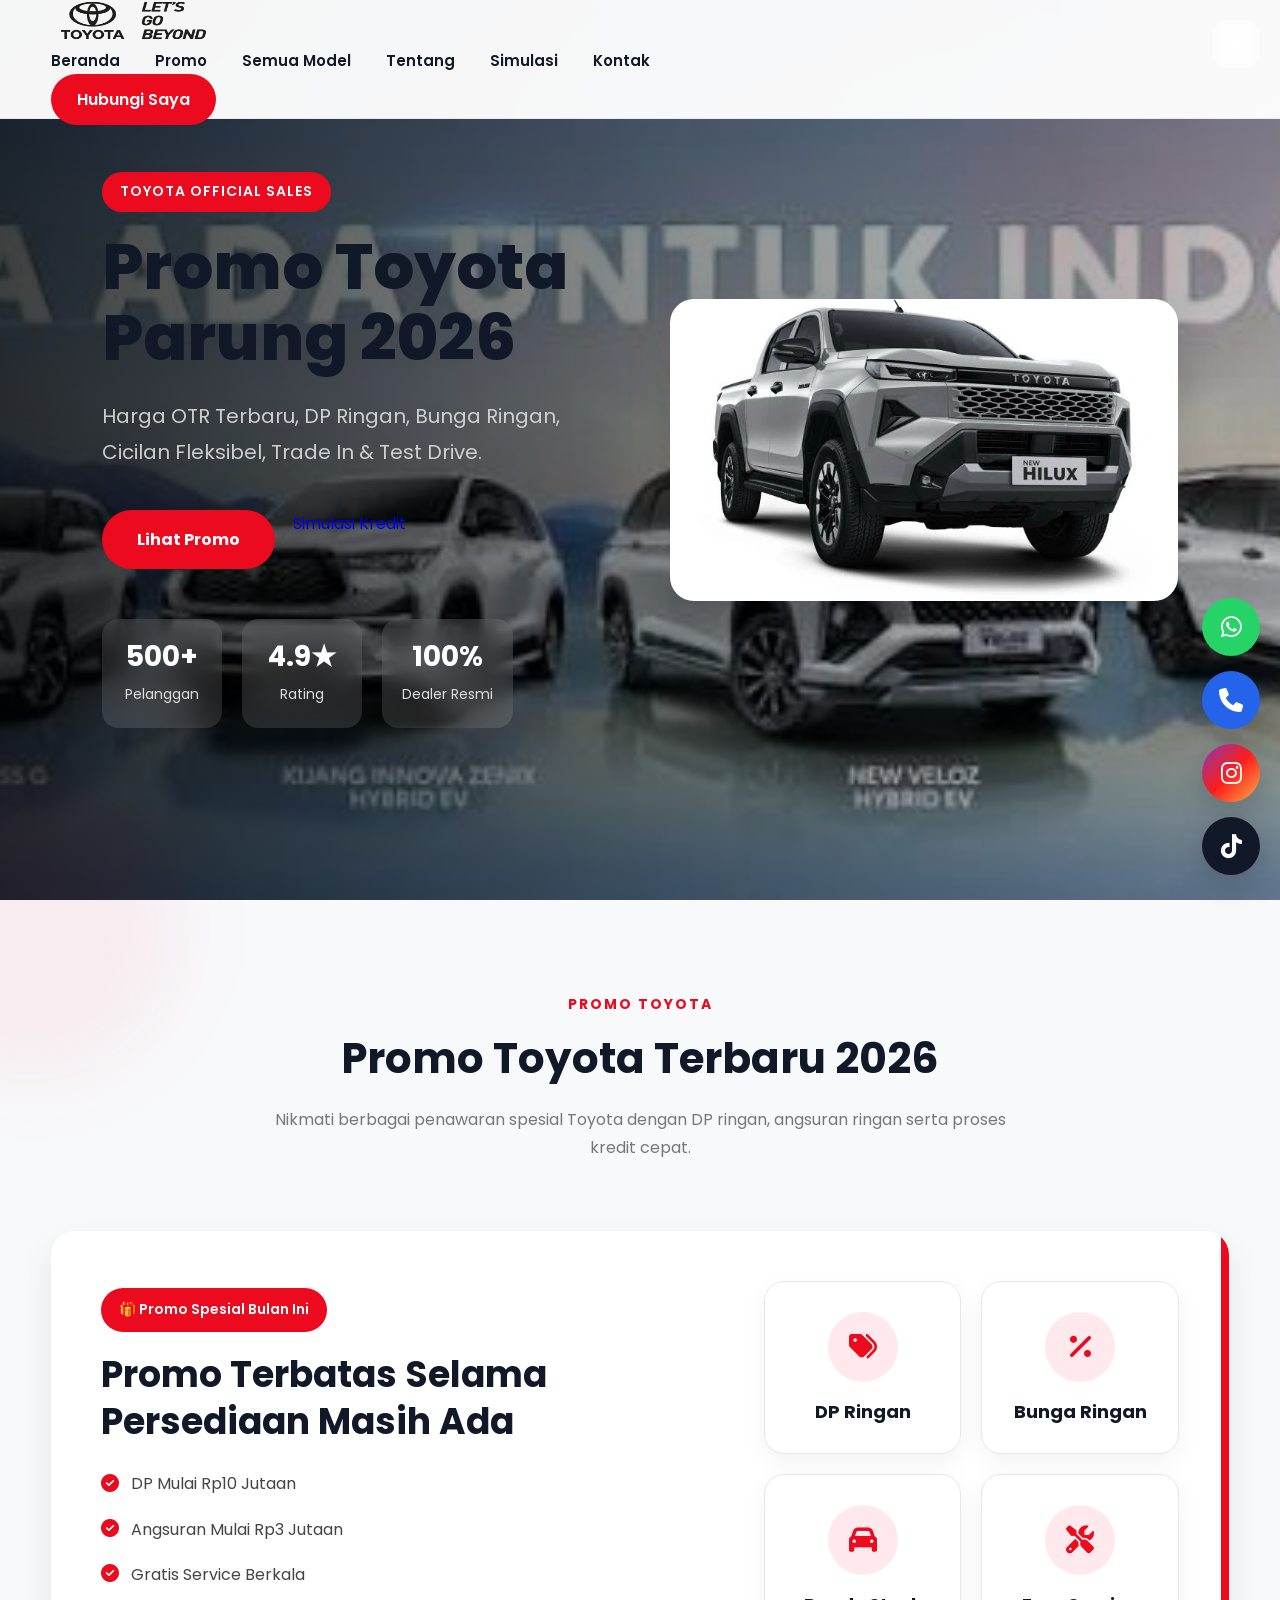
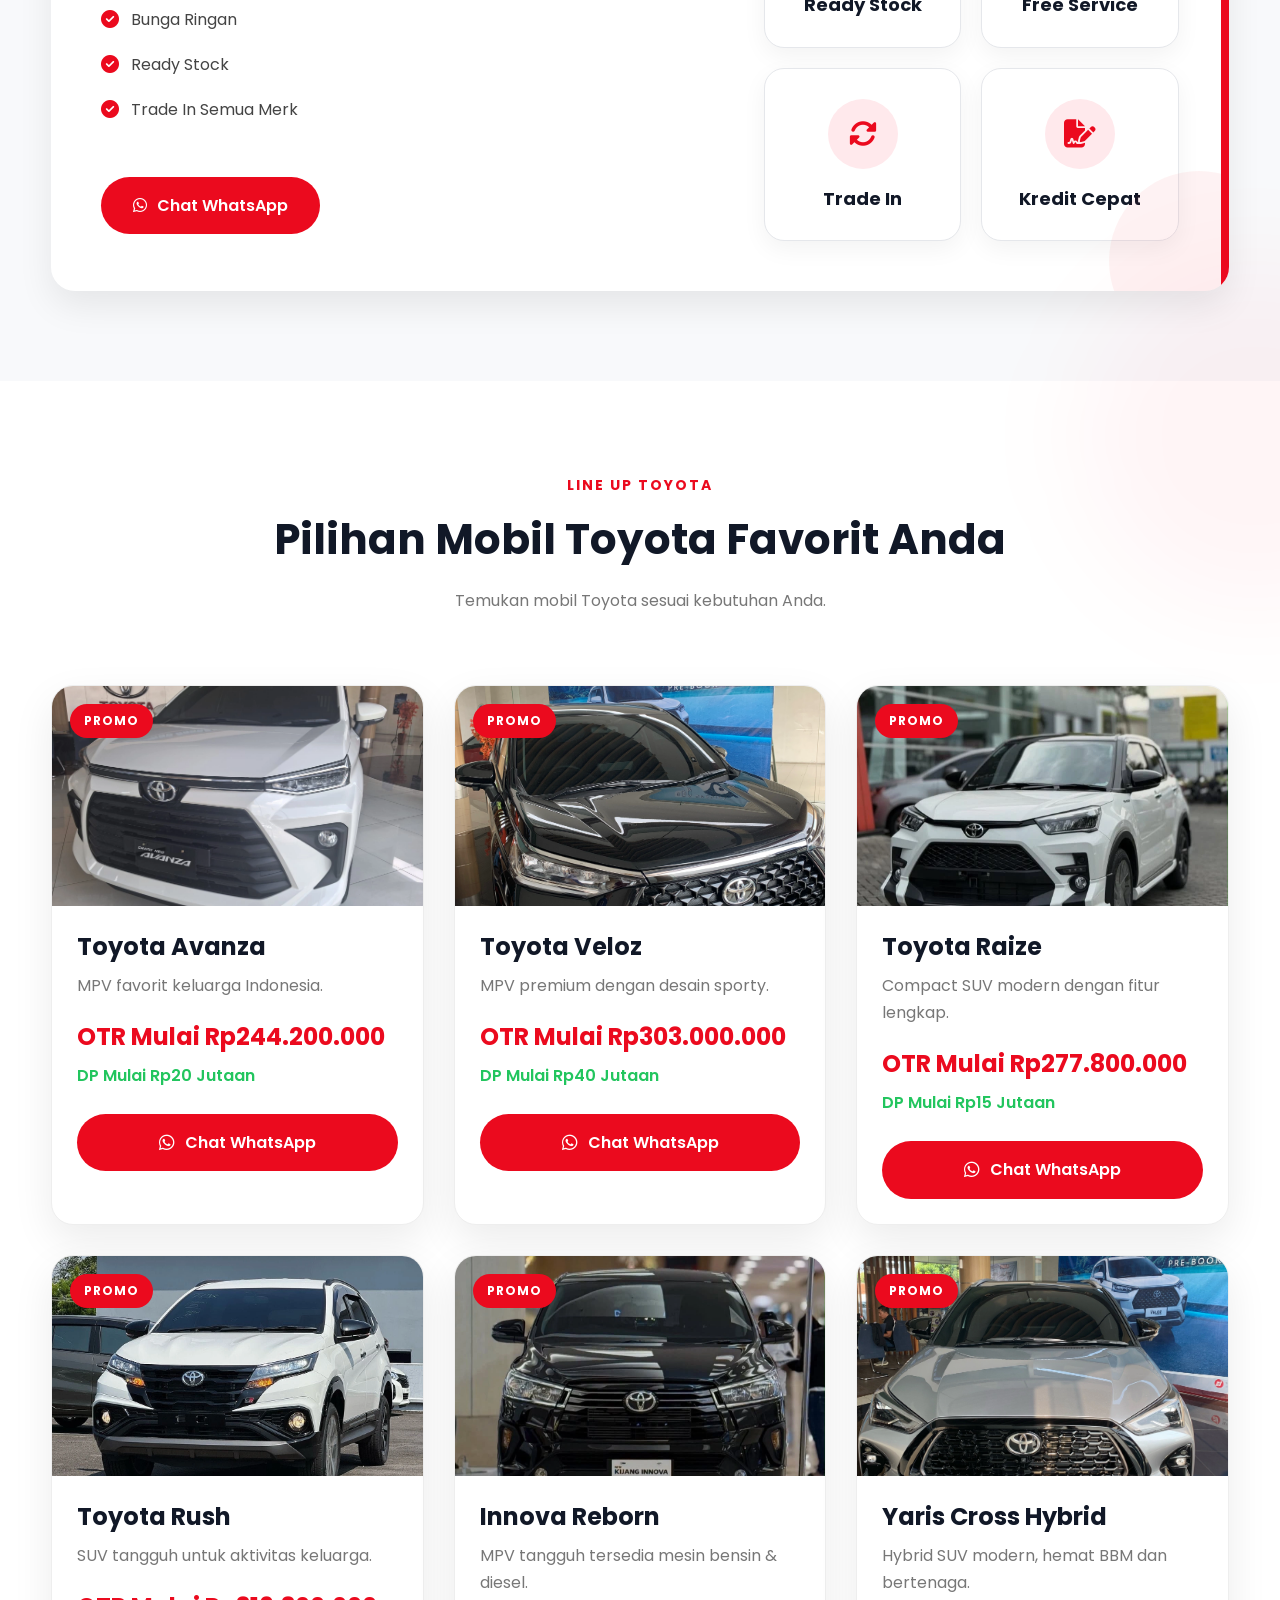
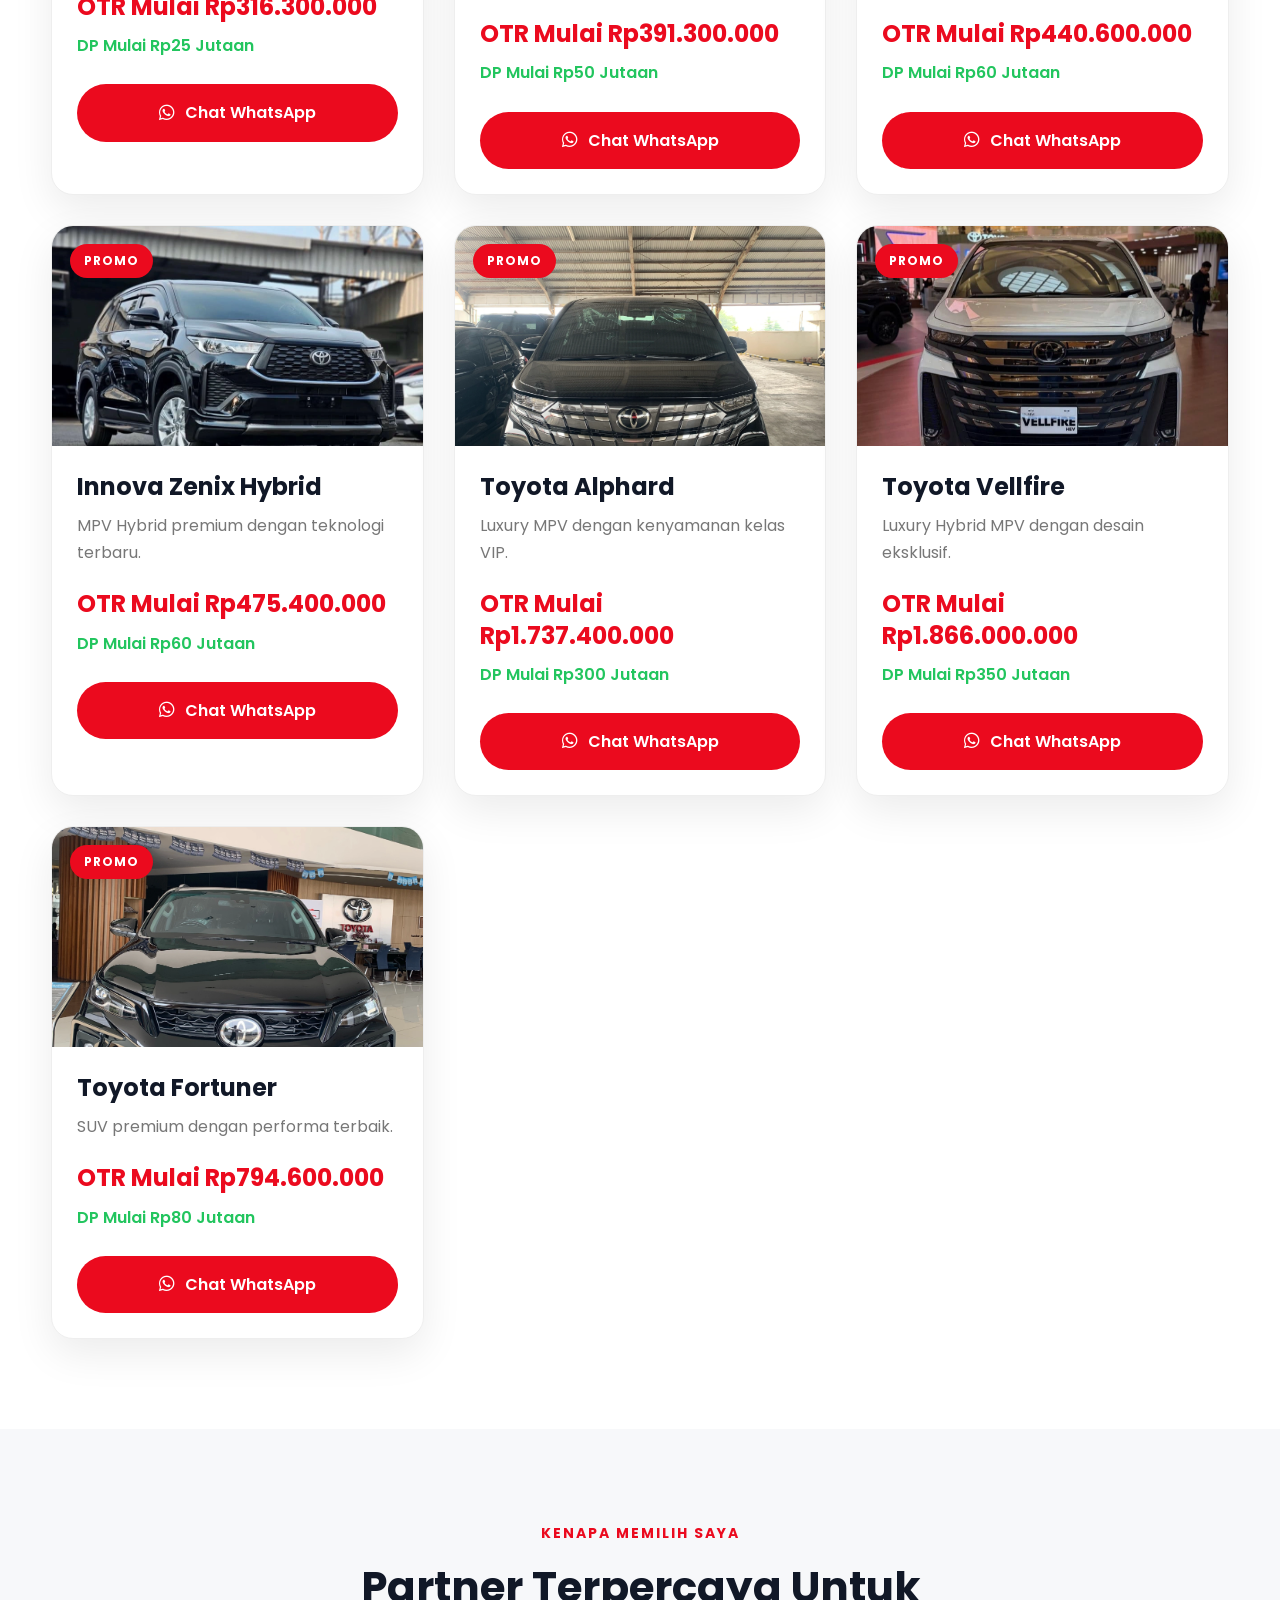
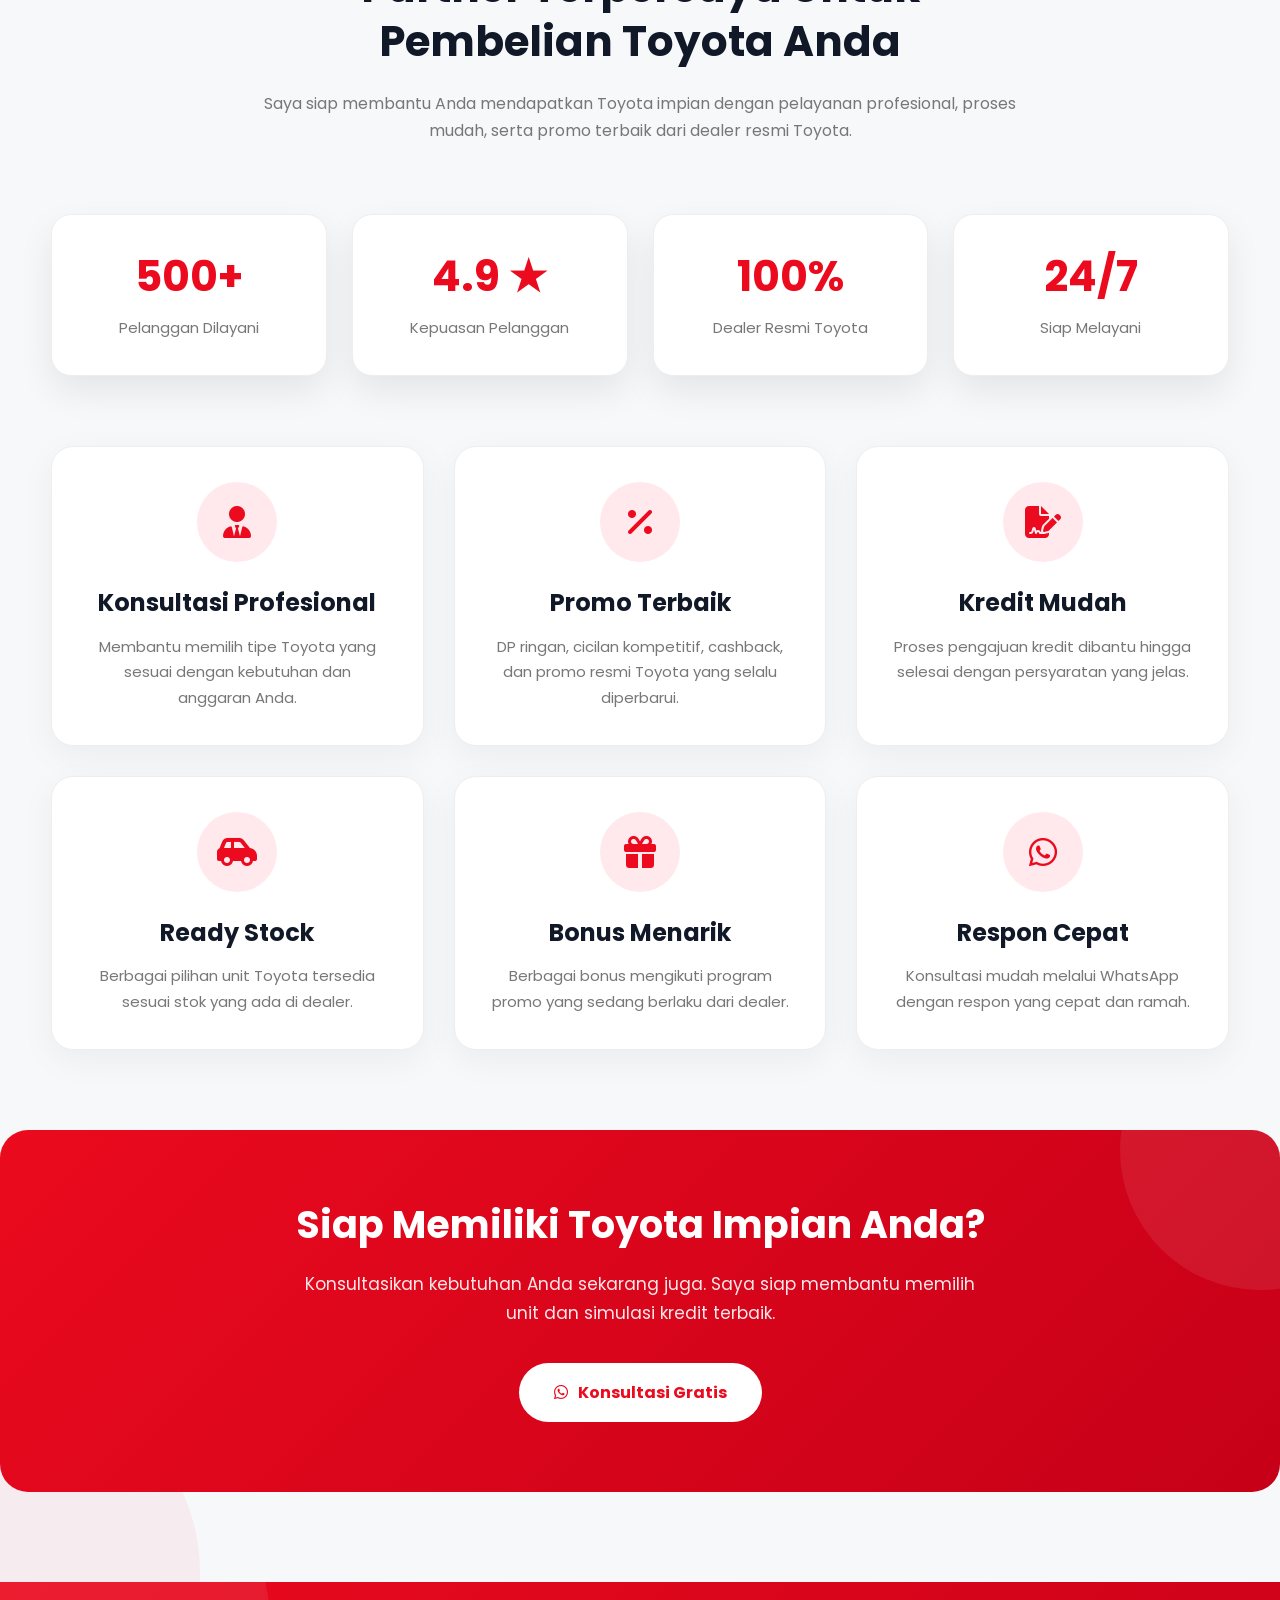
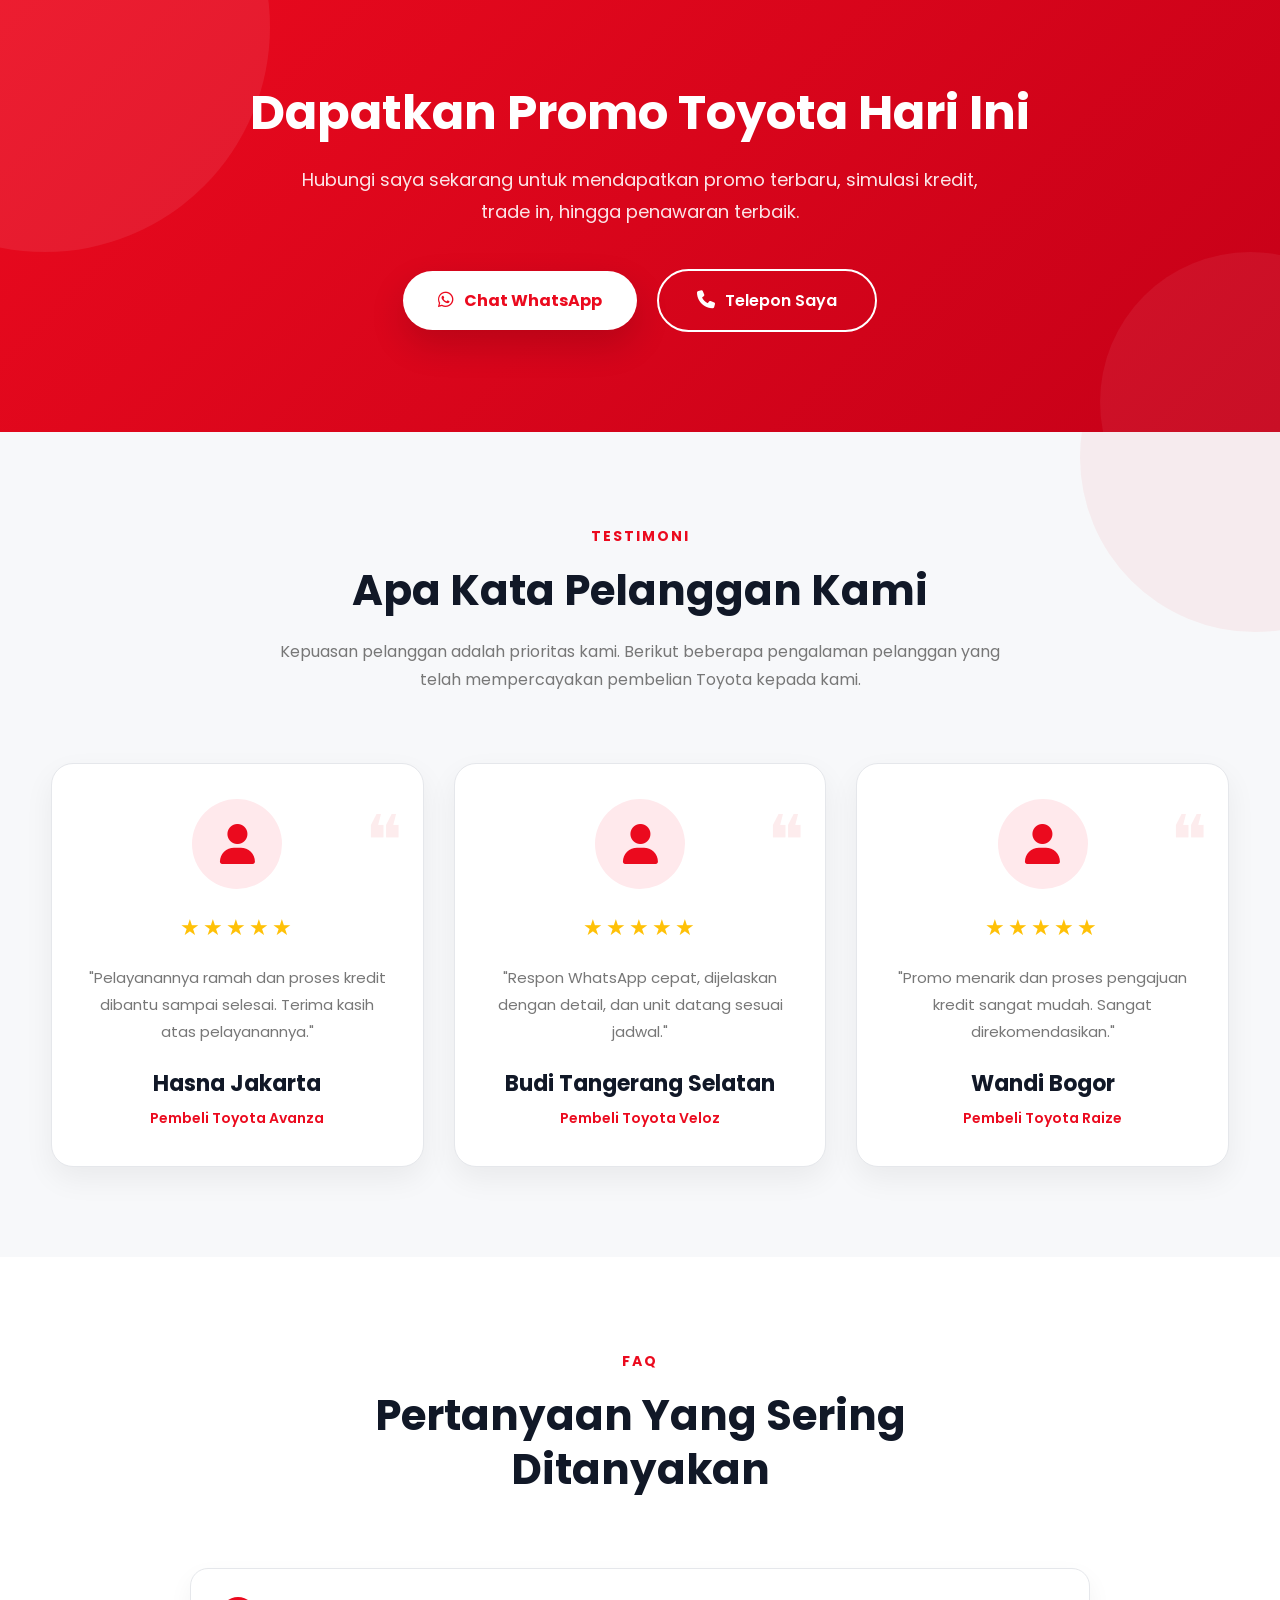
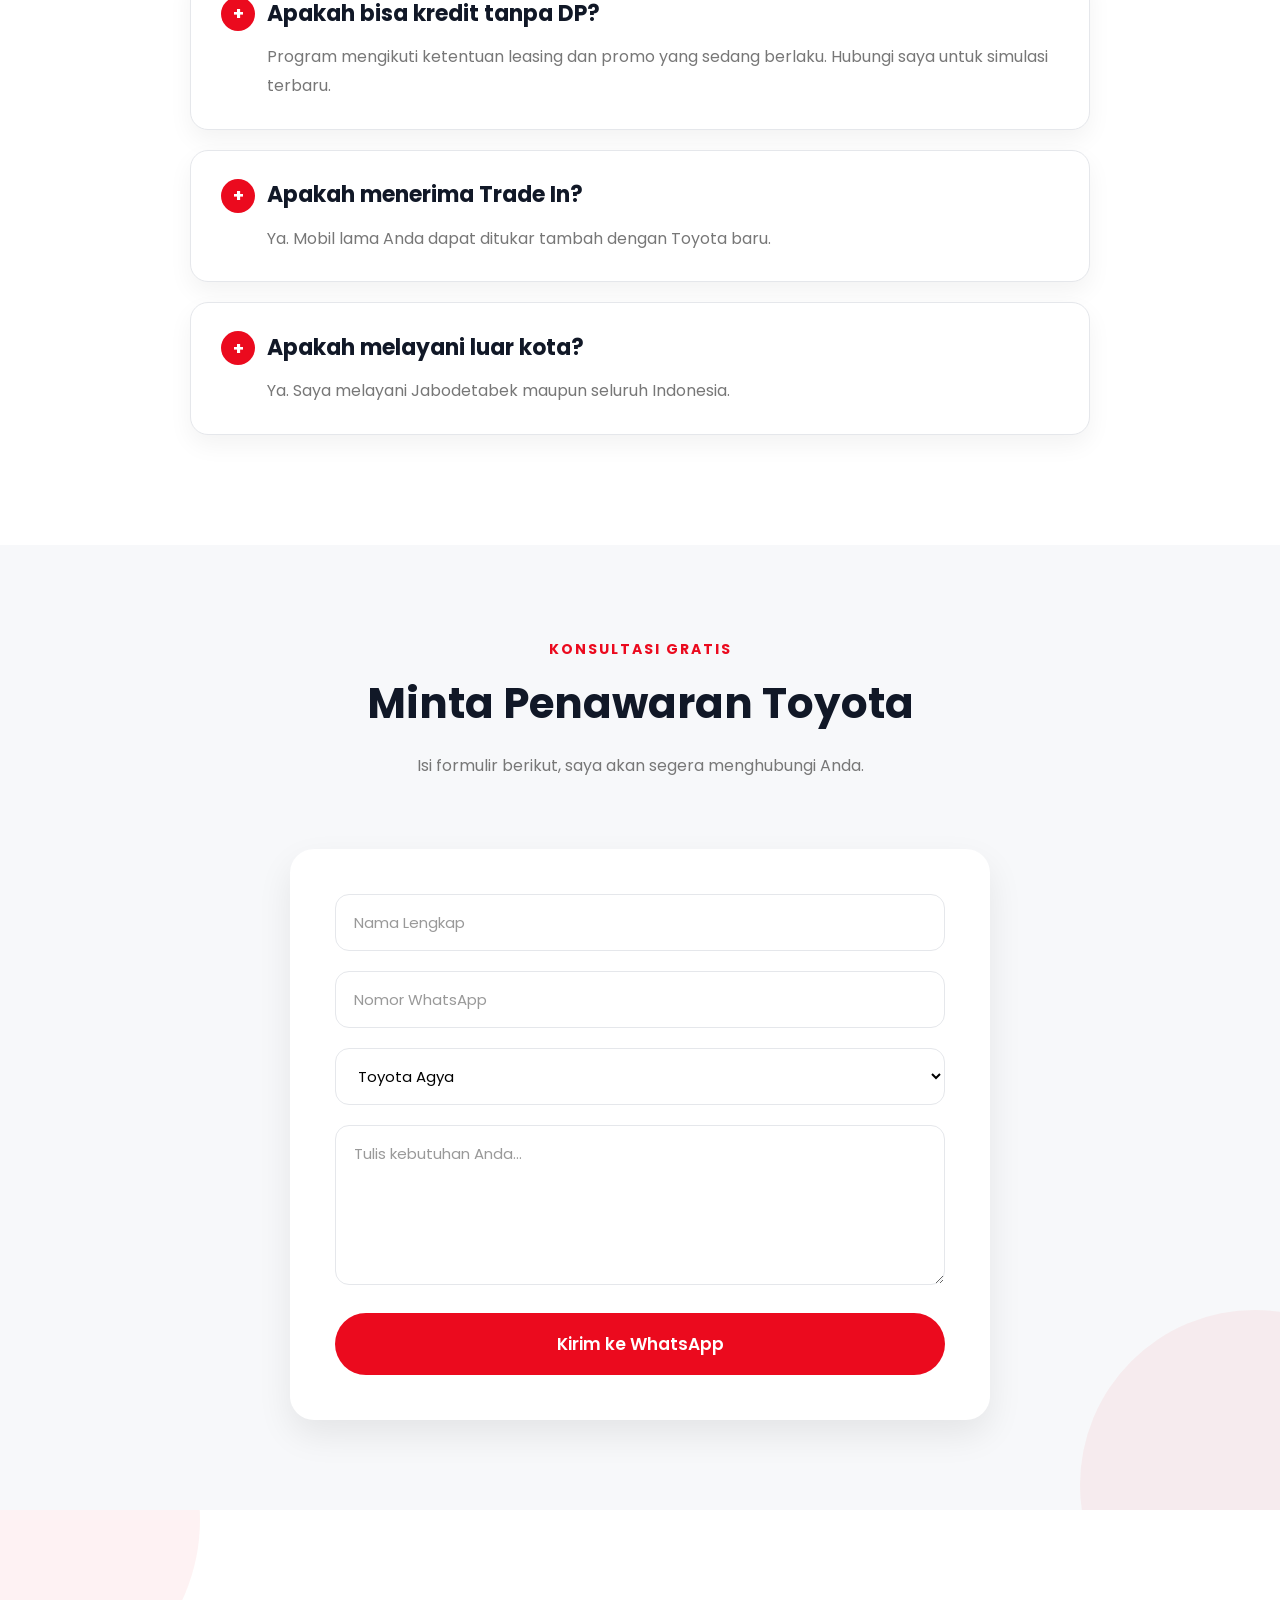
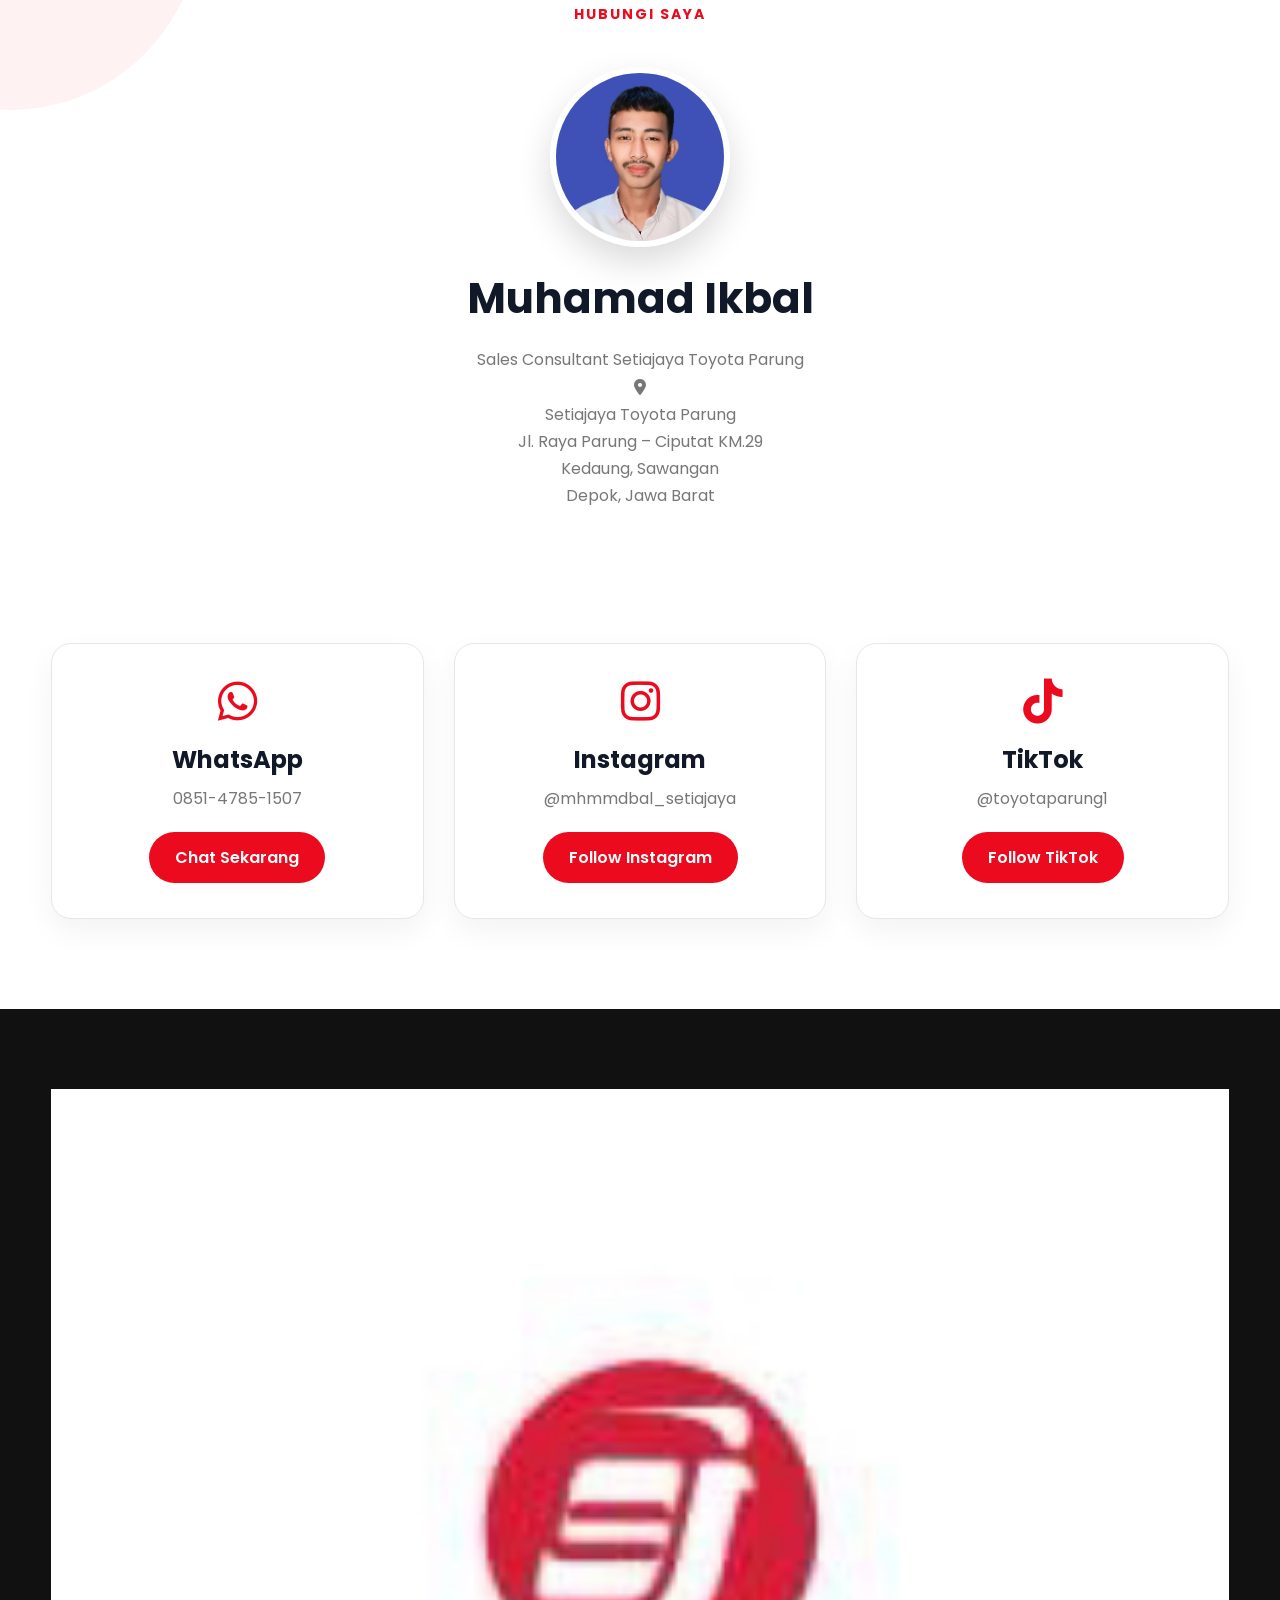
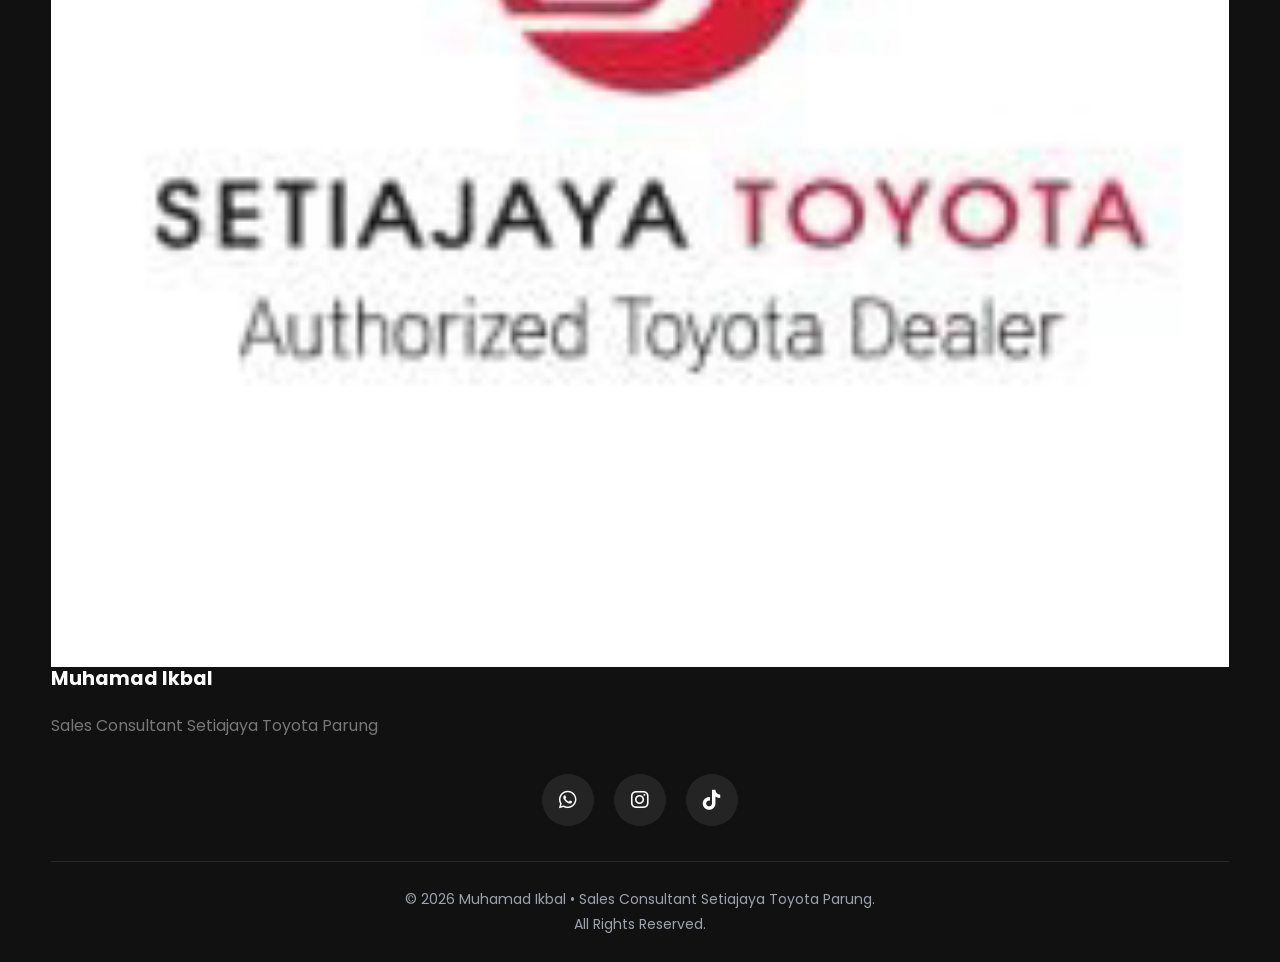
==== commit a6a15b94: "Update index.html" ====
--- a/index.html
+++ b/index.html
@@ -102,6 +102,7 @@
 
 <a href="index.html">Beranda</a>
 <a href="promo.html">Promo</a>
+<a href="semua-model.html">Semua Model</a>
 <a href="tentang.html">Tentang</a>
 <a href="simulasi.html">Simulasi</a>
 <a href="kontak.html">Kontak</a>
--- a/css/style.css
+++ b/css/style.css
@@ -2438,41 +2438,107 @@
 
 }
 
-/*==================================================
-FOOTER
-==================================================*/
+/* ===========================
+   FOOTER
+=========================== */
 
 .footer{
 
-    background:#111827;
+    background:#111;
+
+    color:#ddd;
+
+    padding:80px 0 25px;
+
+}
+
+.footer-grid{
+
+    display:grid;
+
+    grid-template-columns:2fr 1fr 1fr;
+
+    gap:50px;
+
+    margin-bottom:50px;
+
+}
+
+.footer-about img{
+
+    width:180px;
+
+    margin-bottom:20px;
+
+}
+
+.footer-about p{
+
+    color:#bdbdbd;
+
+    line-height:1.8;
+
+}
+
+.footer h3{
 
     color:#fff;
 
-    padding:70px 0 35px;
+    margin-bottom:20px;
+
+    font-size:1.2rem;
+
+}
+
+.footer ul{
+
+    display:grid;
+
+    gap:14px;
+
+}
+
+.footer ul li{
+
+    display:flex;
+
+    align-items:center;
+
+    gap:10px;
+
+}
+
+.footer ul li i{
+
+    color:var(--primary);
+
+}
+
+.footer ul li a{
+
+    transition:.3s;
+
+}
+
+.footer ul li a:hover{
+
+    color:var(--primary);
+
+    padding-left:6px;
+
+}
+
+.copyright{
+
+    border-top:1px solid rgba(255,255,255,.08);
+
+    padding-top:25px;
 
     text-align:center;
 
-}
-
-.footer-logo{
-
-    width:170px;
-
-    margin:0 auto 25px;
-
-}
-
-.footer h3{
-
-    color:#fff;
-
-    margin-bottom:10px;
-
-}
-
-.footer p{
-
-    color:#d1d5db;
+    color:#999;
+
+    font-size:.95rem;
 
 }
 
@@ -3345,3 +3411,100 @@
 color:#111;
 
 }
+/*====================================
+FULL SCREEN MOBILE MENU
+====================================*/
+
+.mobile-nav{
+
+position:fixed;
+
+top:0;
+
+right:-100%;
+
+width:100%;
+
+height:100vh;
+
+background:#111;
+
+z-index:9999;
+
+transition:.45s ease;
+
+display:flex;
+
+align-items:center;
+
+justify-content:center;
+
+}
+
+.mobile-nav.active{
+
+right:0;
+
+}
+
+.mobile-nav-content{
+
+display:flex;
+
+flex-direction:column;
+
+align-items:center;
+
+gap:28px;
+
+}
+
+.mobile-nav-content a{
+
+font-size:28px;
+
+font-weight:700;
+
+text-decoration:none;
+
+color:#fff;
+
+transition:.3s;
+
+}
+
+.mobile-nav-content a:hover{
+
+color:#EB0A1E;
+
+}
+
+.mobile-close{
+
+position:absolute;
+
+top:25px;
+
+right:25px;
+
+font-size:32px;
+
+cursor:pointer;
+
+color:#fff;
+
+}
+
+.mobile-wa{
+
+margin-top:30px;
+
+background:#EB0A1E;
+
+padding:16px 34px;
+
+border-radius:50px;
+
+font-size:18px;
+
+}
--- a/css/animation.css
+++ b/css/animation.css
@@ -478,3 +478,54 @@
     animation:fadeIn .8s ease;
 
 }
+.mobile-nav-content a{
+
+opacity:0;
+
+transform:translateY(30px);
+
+animation:menuFade .5s forwards;
+
+}
+
+.mobile-nav-content a:nth-child(1){
+
+animation-delay:.1s;
+
+}
+
+.mobile-nav-content a:nth-child(2){
+
+animation-delay:.2s;
+
+}
+
+.mobile-nav-content a:nth-child(3){
+
+animation-delay:.3s;
+
+}
+
+.mobile-nav-content a:nth-child(4){
+
+animation-delay:.4s;
+
+}
+
+.mobile-nav-content a:nth-child(5){
+
+animation-delay:.5s;
+
+}
+
+@keyframes menuFade{
+
+to{
+
+opacity:1;
+
+transform:translateY(0);
+
+}
+
+}
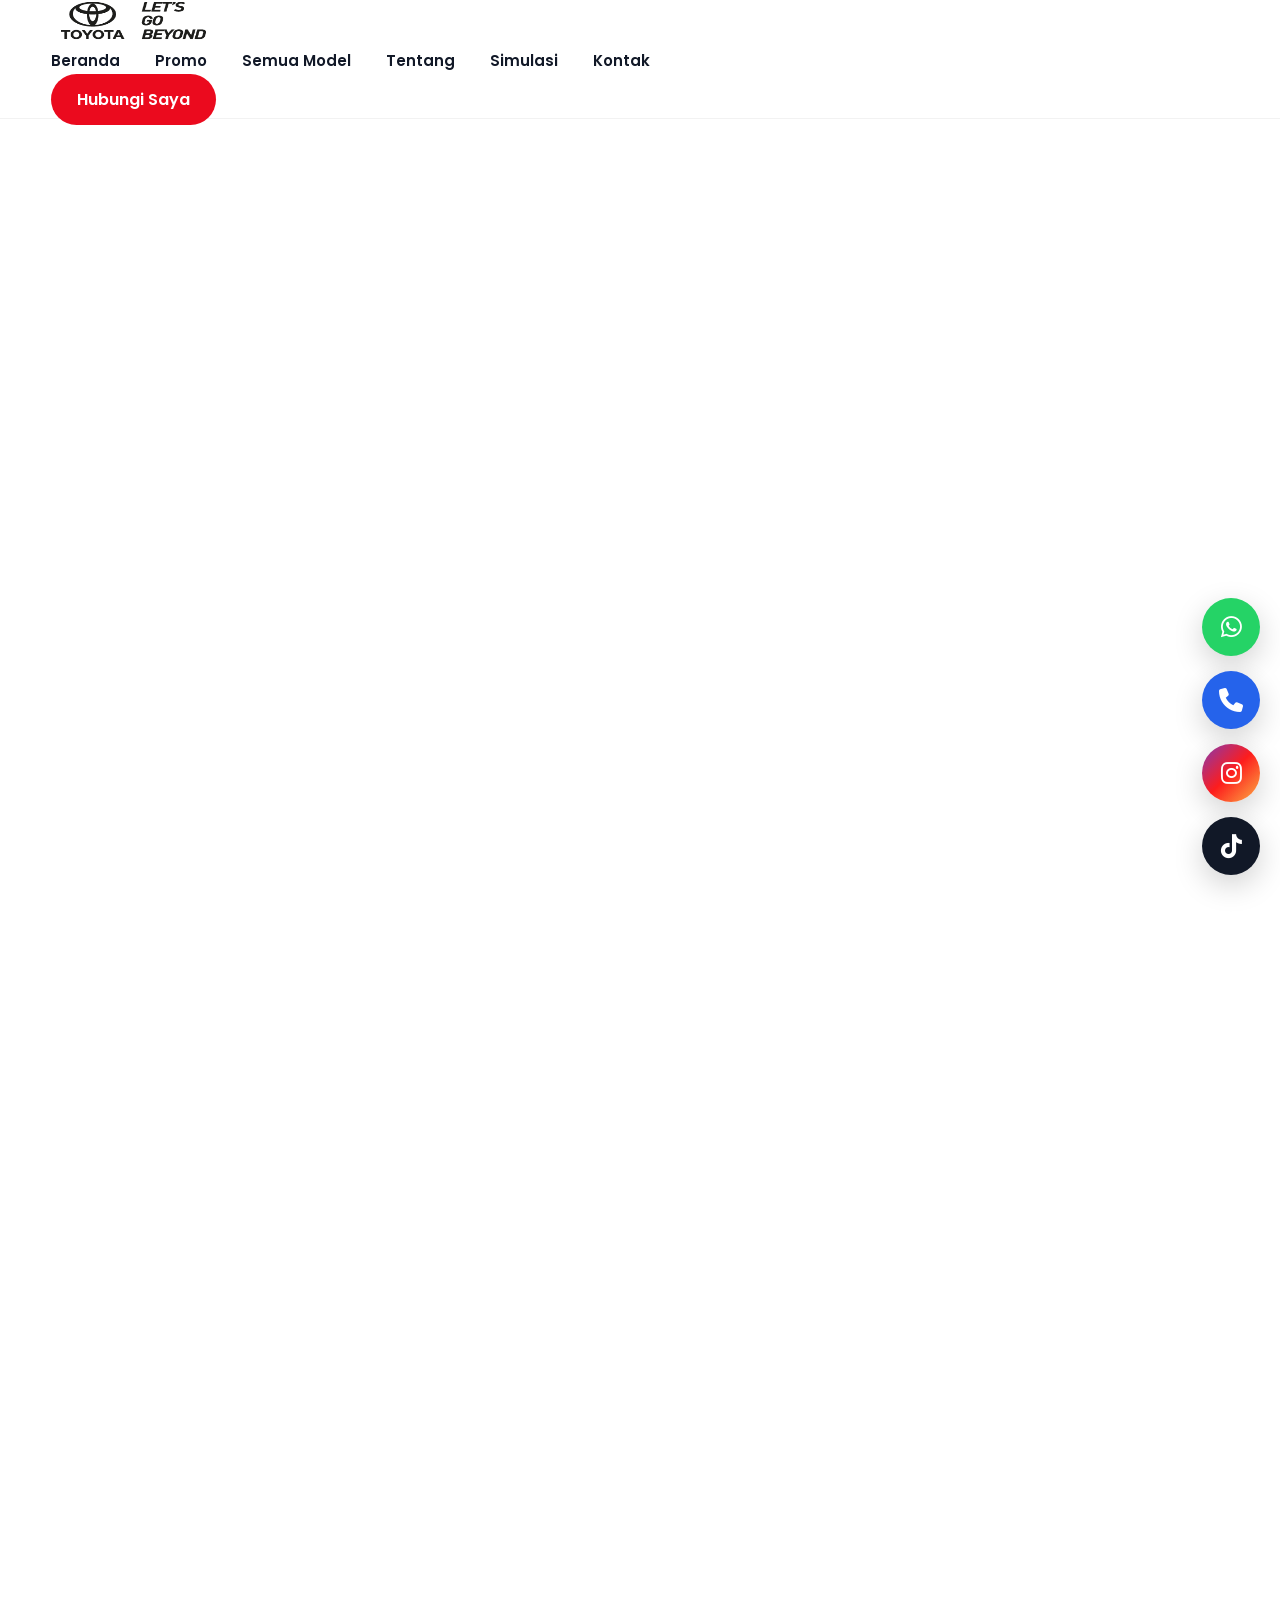
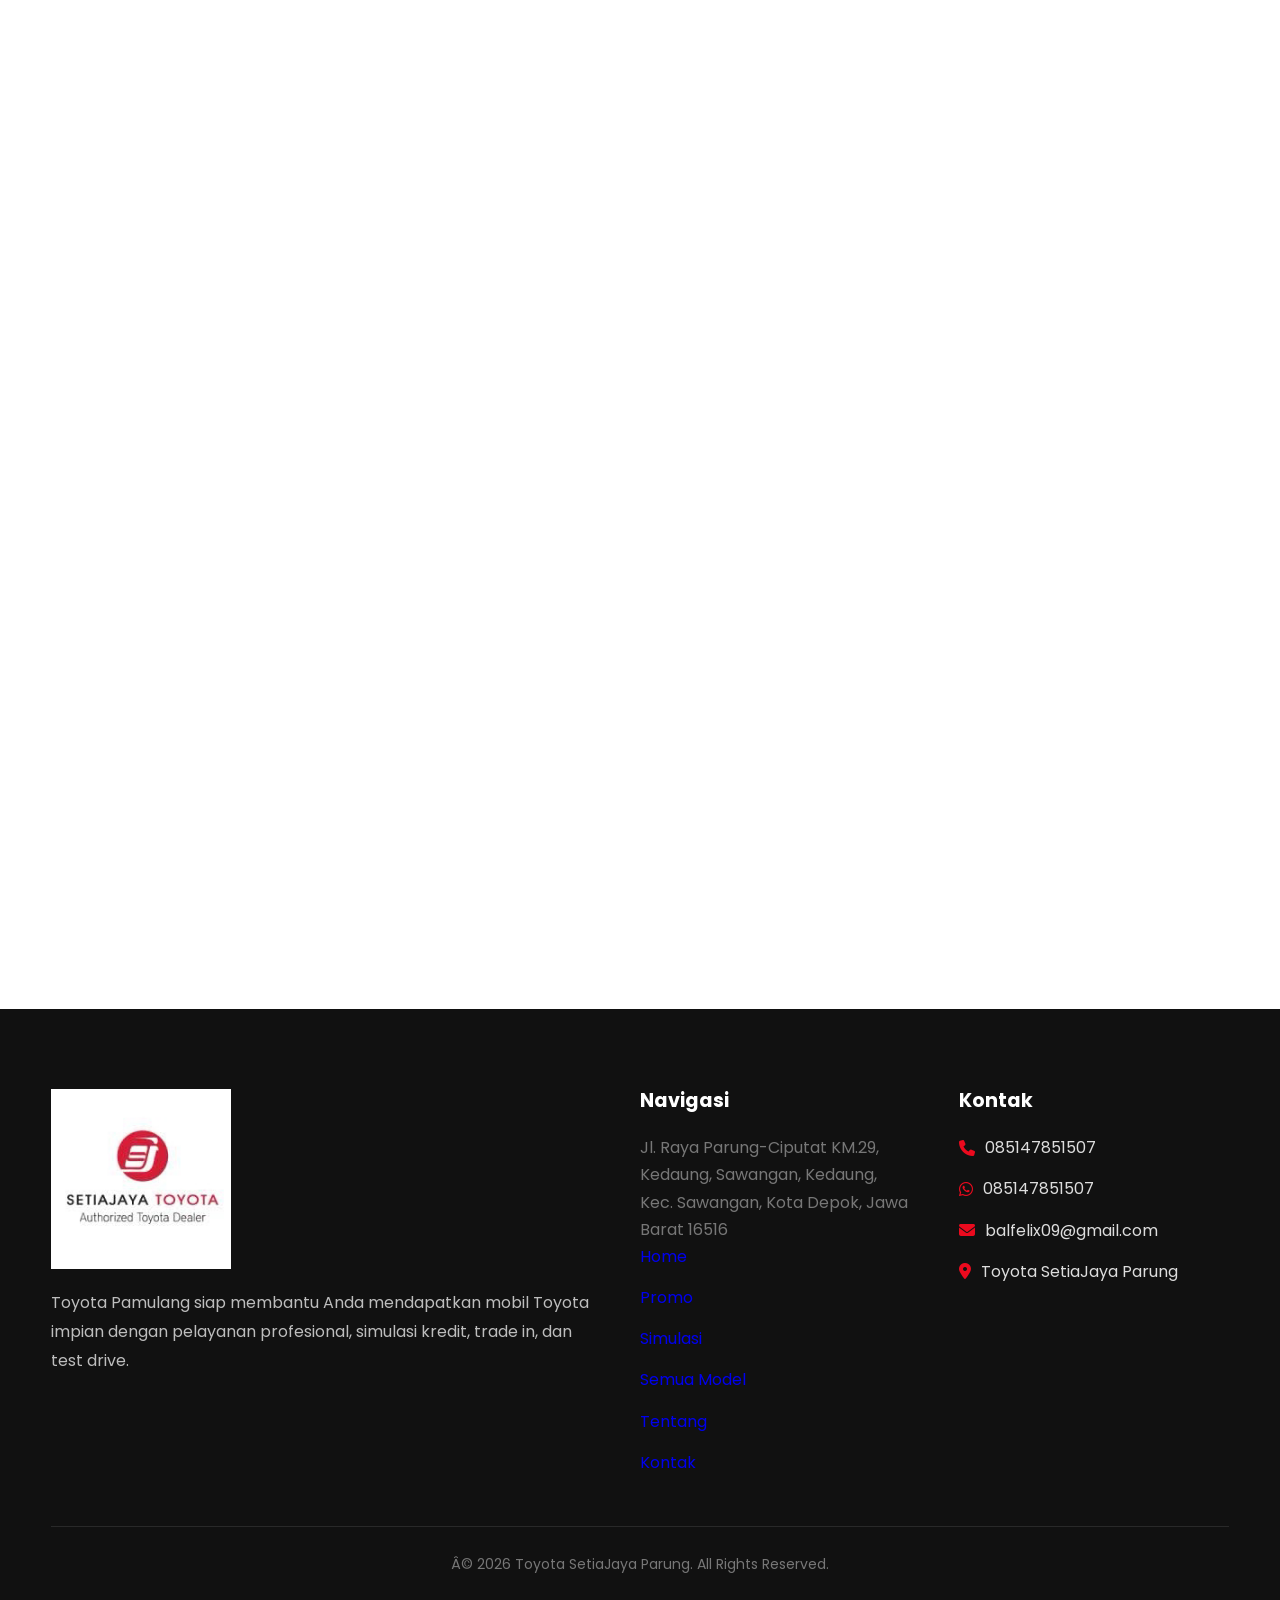
==== commit 92128e88: "Update index.html" ====
--- a/index.html
+++ b/index.html
@@ -1166,72 +1166,108 @@
 
 </section>
 <!-- =========================================
-FOOTER
+     FOOTER
 ========================================= -->
 
-<footer class="footer reveal">
-
-<div class="container">
-
-<img src="images/setiajaya.png" alt="Setiajaya Toyota" class="footer-logo">
-
-<h3>Muhamad Ikbal</h3>
-
-<p>
-
-Sales Consultant Setiajaya Toyota Parung
-
-</p>
-
-<div class="footer-social">
-
-<a
-href="https://wa.me/6285147851507"
-target="_blank"
-onclick="trackWhatsApp()">
-
-<i class="fab fa-whatsapp"></i>
-
-</a>
-
-<a
-href="https://instagram.com/mhmmdbal_setiajaya"
-target="_blank"
-onclick="trackInstagram()">
-
-<i class="fab fa-instagram"></i>
-
-</a>
-
-<a
-href="https://www.tiktok.com/@toyotaparung1"
-target="_blank"
-onclick="trackTikTok()">
-
-<i class="fab fa-tiktok"></i>
-
-</a>
-
-</div>
-
-<p class="copyright">
-
-© 2026 Muhamad Ikbal • Sales Consultant Setiajaya Toyota Parung.<br>
-
-All Rights Reserved.
-
-</p>
-
-</div>
+<footer class="footer">
+
+    <div class="container">
+
+        <div class="footer-grid">
+
+            <div class="footer-about">
+
+                <img src="images/setiajaya.png" alt="Setiajaya Toyota" class="footer-logo">
+
+                <p>
+
+                    Toyota Pamulang siap membantu Anda mendapatkan
+                    mobil Toyota impian dengan pelayanan profesional,
+                    simulasi kredit, trade in, dan test drive.
+
+                </p>
+
+            </div>
+
+            <div>
+
+                <h3>Navigasi</h3>
+                
+                <p>
+                   Jl. Raya Parung-Ciputat KM.29, Kedaung, Sawangan, Kedaung, Kec. Sawangan, Kota Depok, Jawa Barat 16516
+            
+                <ul>
+
+                    <li><a href="index.html">Home</a></li> 
+                    <li><a href="promo.html">Promo</a></li>
+                    <li><a href="simulasi.html">Simulasi</a></li>
+                    <li><a href="semua-model.html">Semua Model</a></li>
+                    <li><a href="tentang.html">Tentang</a></li>
+                    <li><a href="kontak.html">Kontak</a></li>
+
+                </ul>
+
+            </div>
+
+            <div>
+
+                <h3>Kontak</h3>
+
+                <ul>
+
+                    <li>
+
+                        <i class="fas fa-phone"></i>
+
+                        085147851507
+
+                    </li>
+
+                    <li>
+
+                        <i class="fab fa-whatsapp"></i>
+
+                        085147851507
+
+                    </li>
+
+                    <li>
+
+                        <i class="fas fa-envelope"></i>
+
+                        balfelix09@gmail.com
+
+                    </li>
+
+                    <li>
+
+                        <i class="fas fa-map-marker-alt"></i>
+
+                        Toyota SetiaJaya Parung
+
+                    </li>
+
+                </ul>
+
+            </div>
+
+        </div>
+
+        <div class="copyright">
+
+            <p>
+
+                Â© 2026 Toyota SetiaJaya Parung. All Rights Reserved.
+
+            </p>
+
+        </div>
+
+    </div>
 
 </footer>
 
-<!-- =========================================
-SCRIPT
-========================================= -->
-
-<script src="js/script.js"></script>
+<script src="script.js"></script>
 
 </body>
-
 </html>
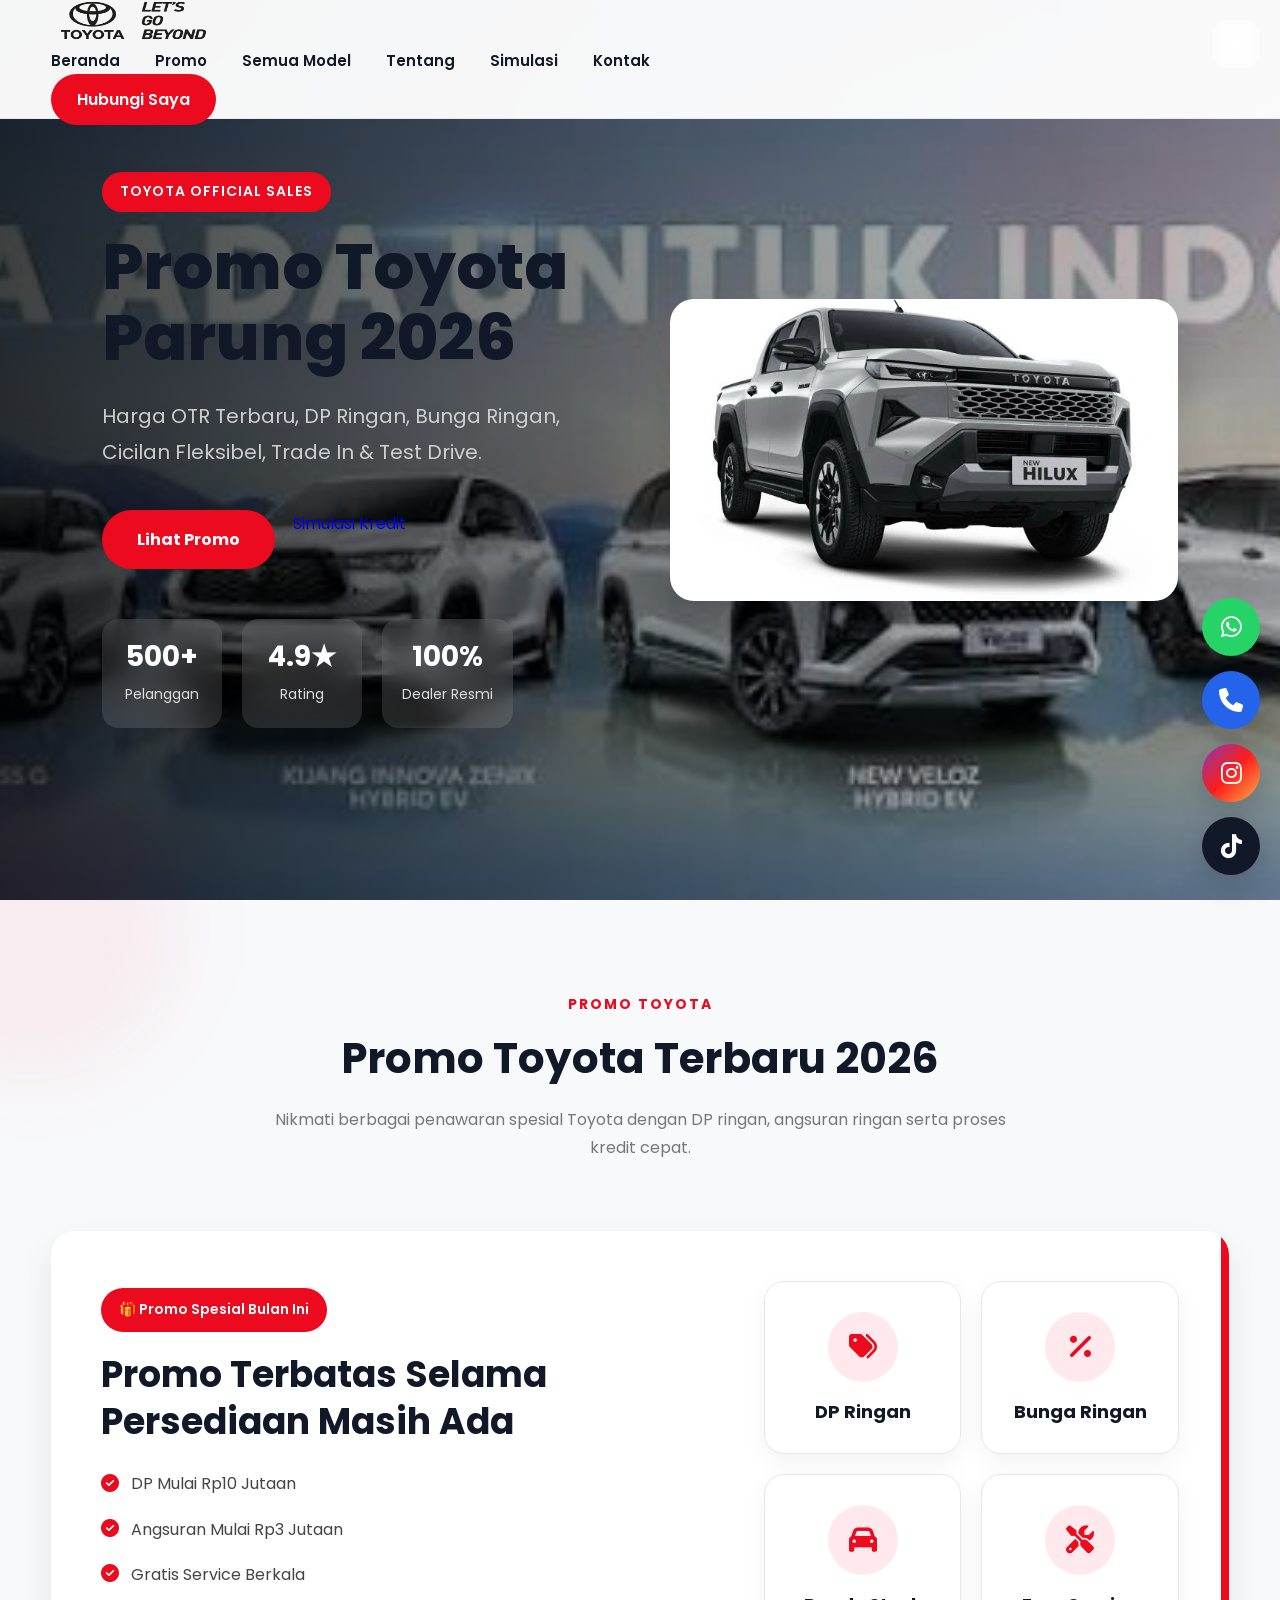
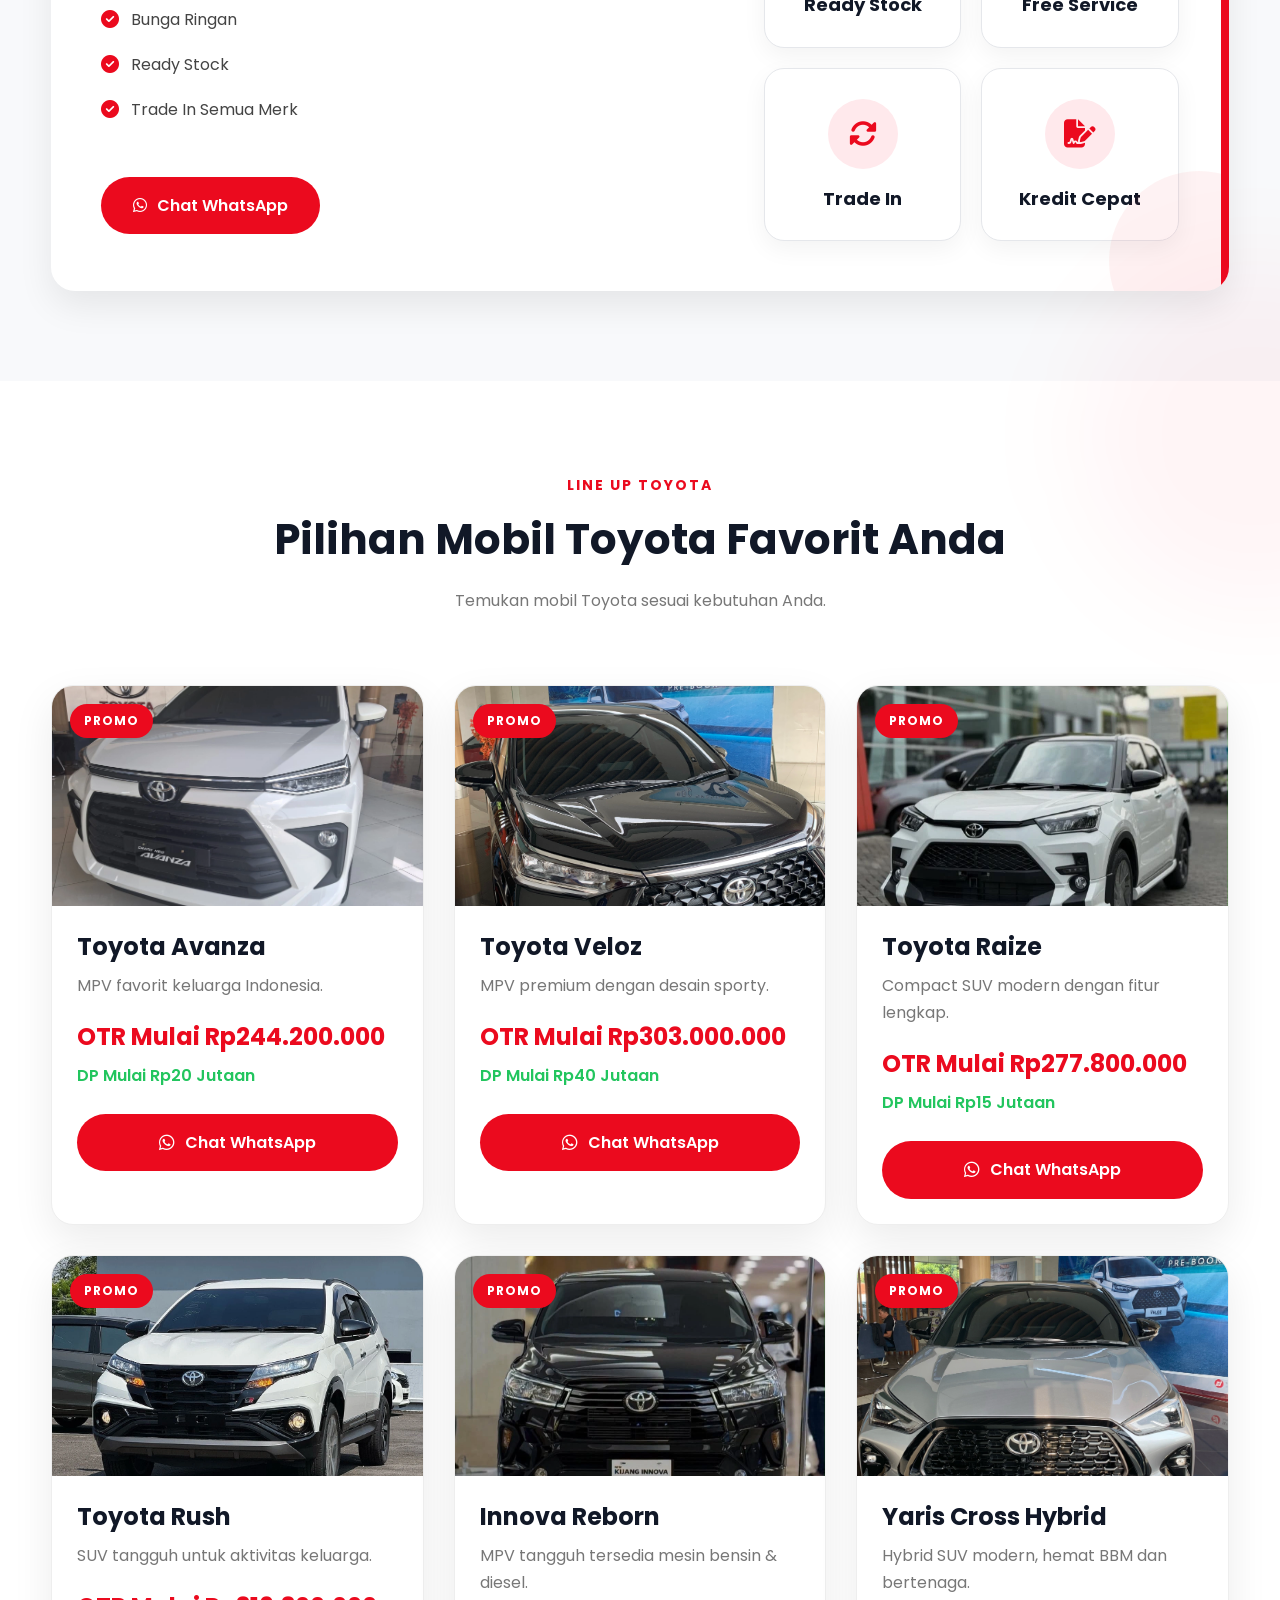
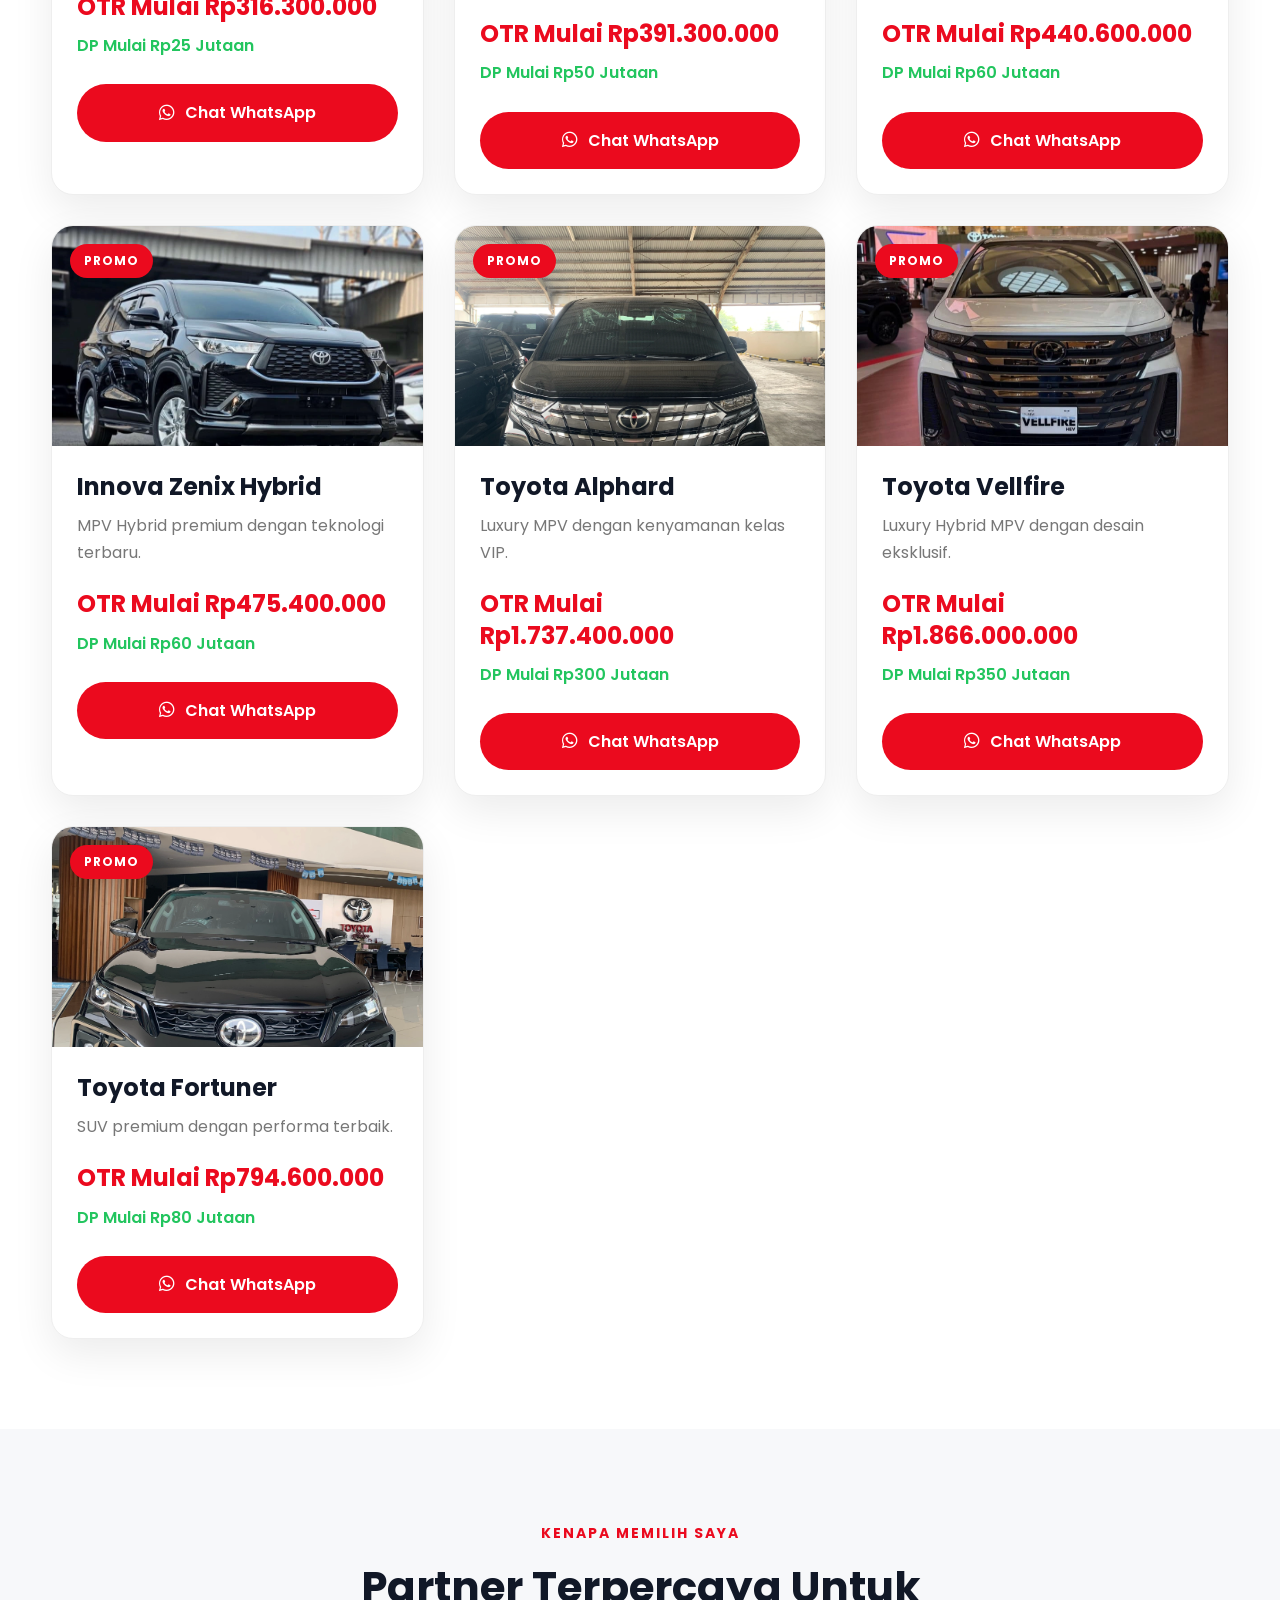
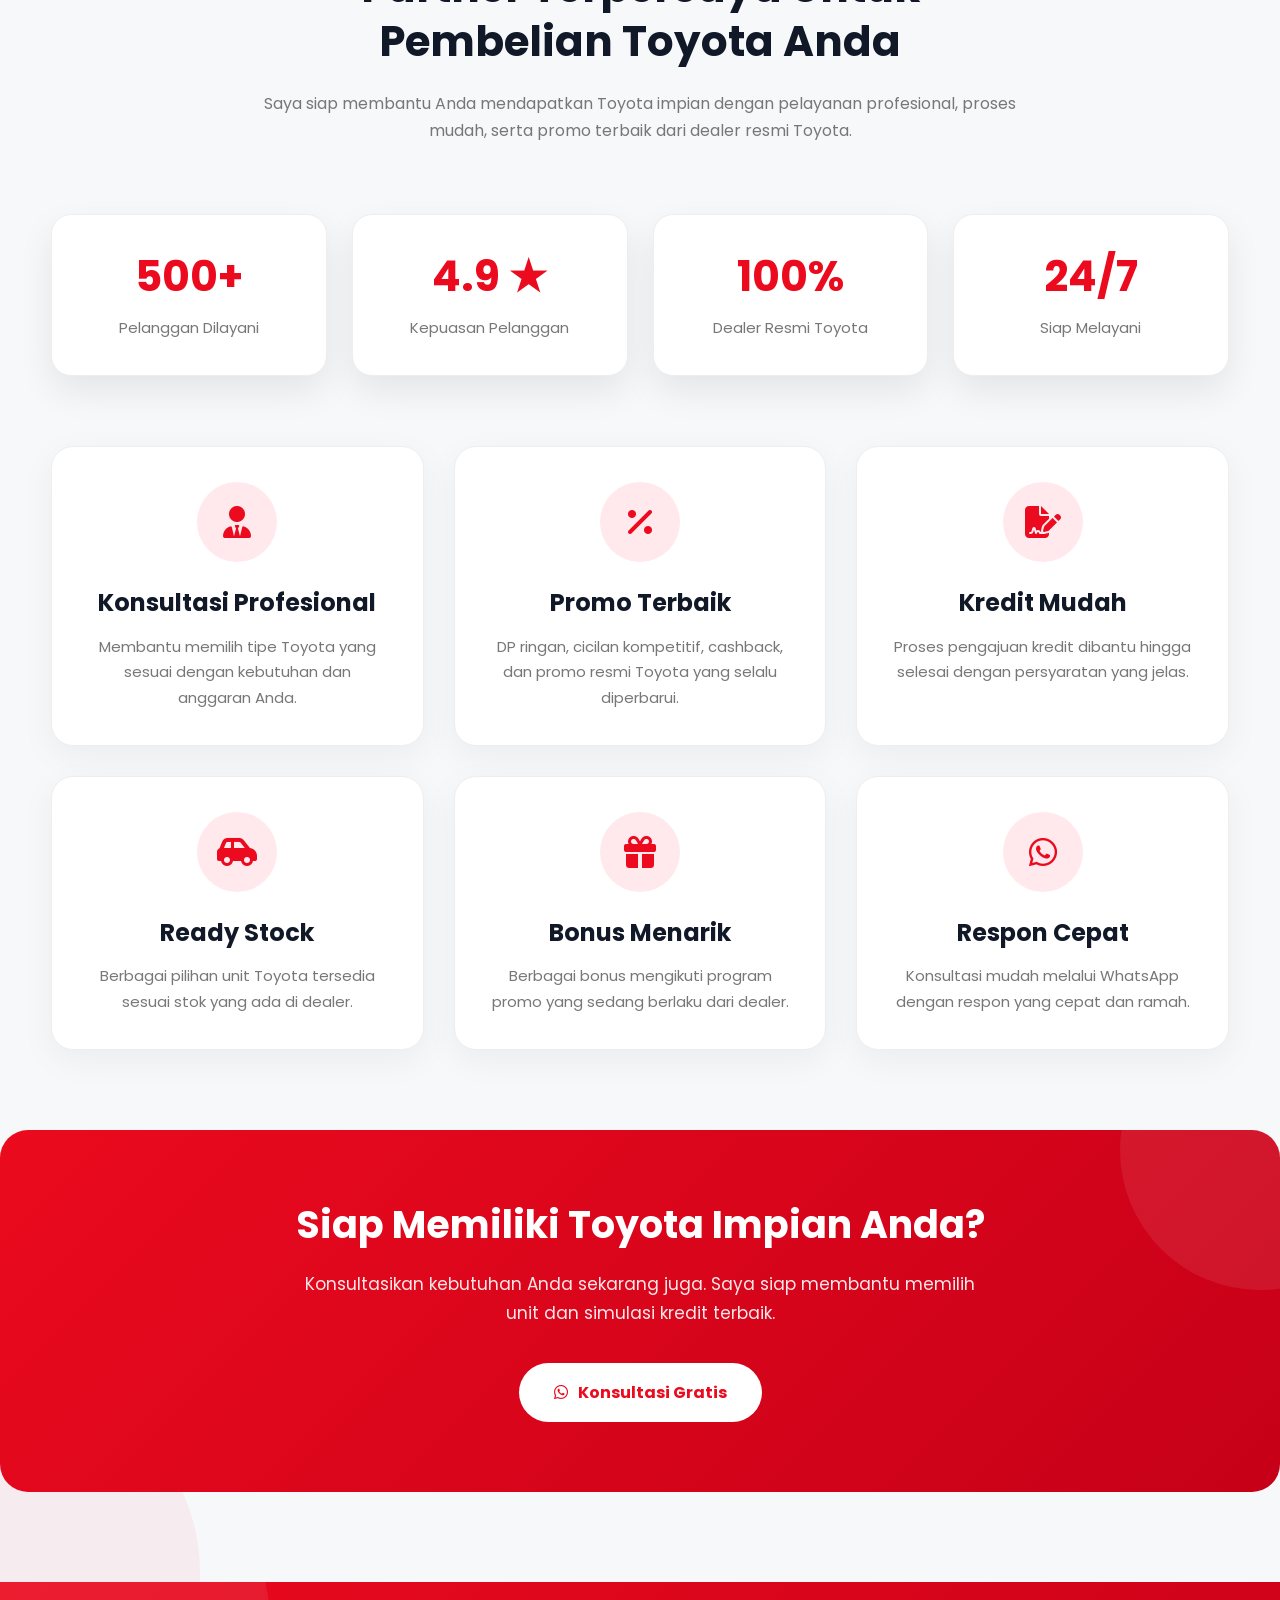
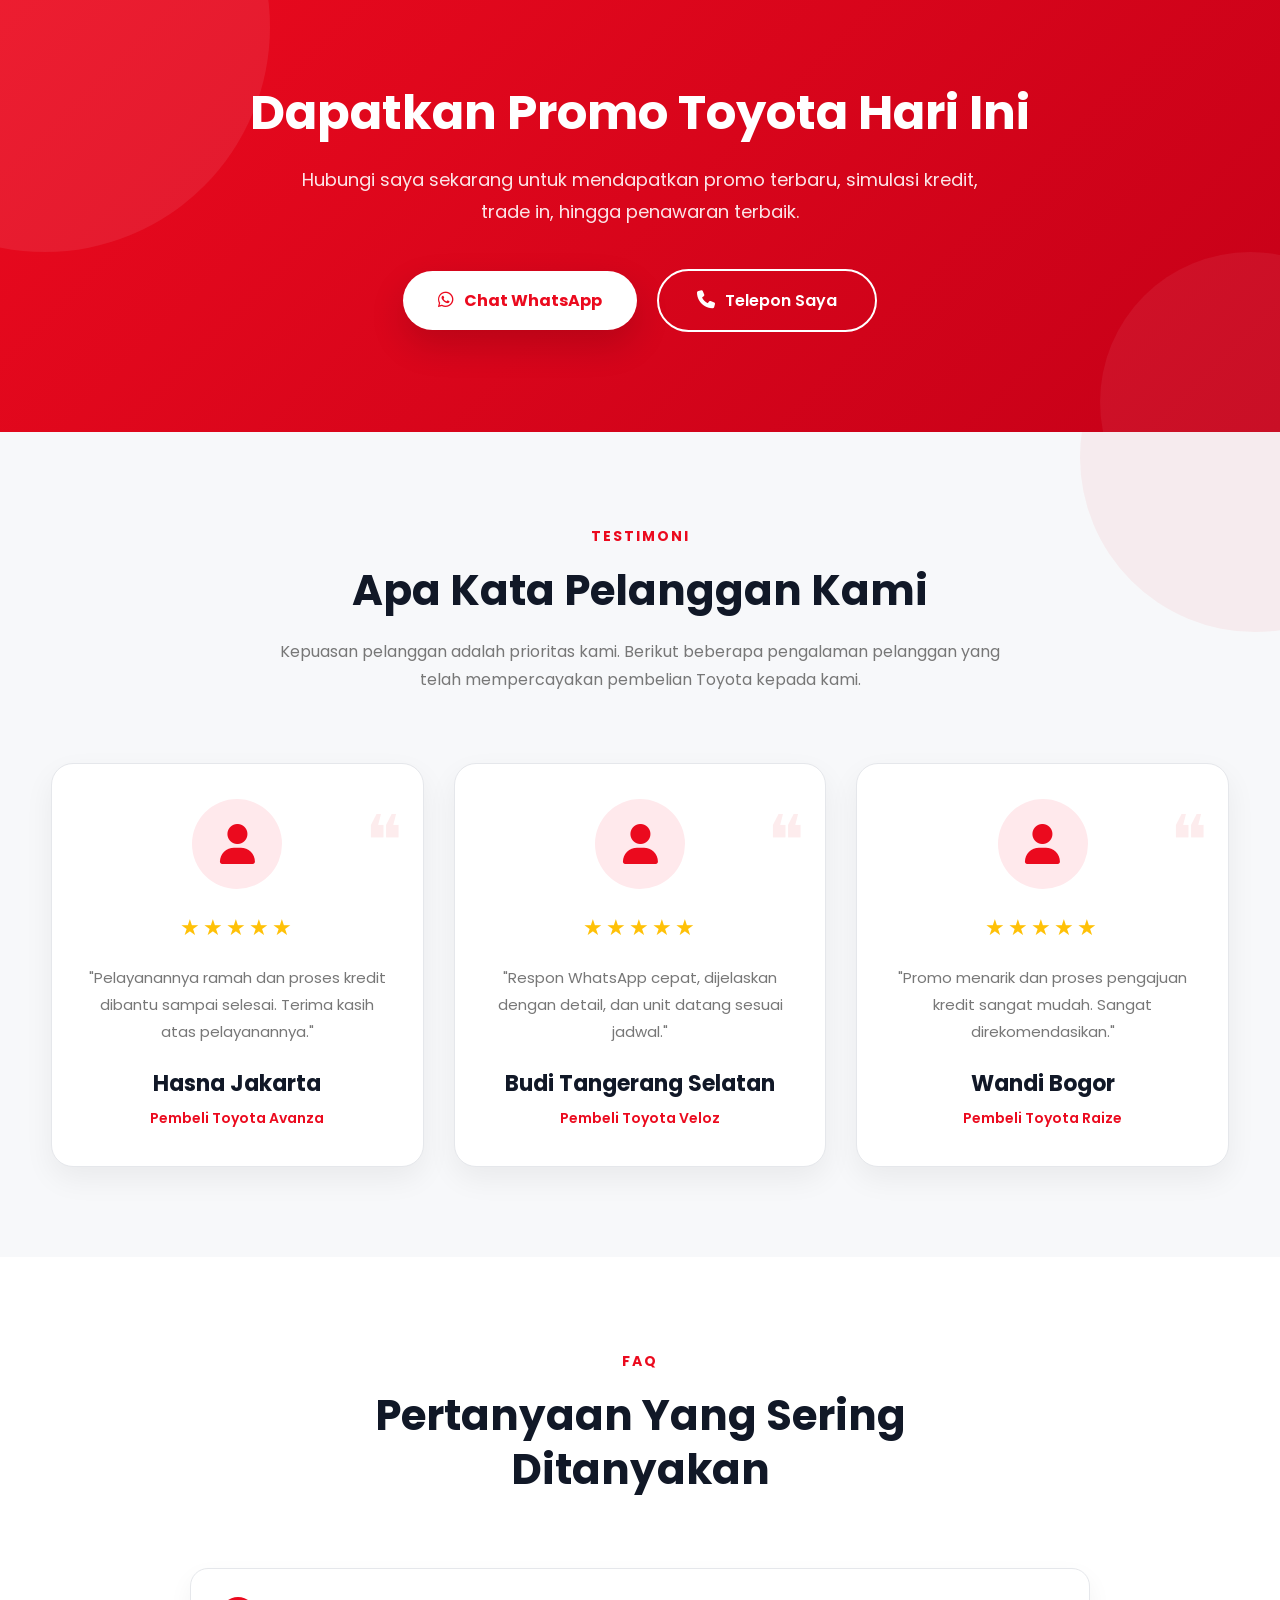
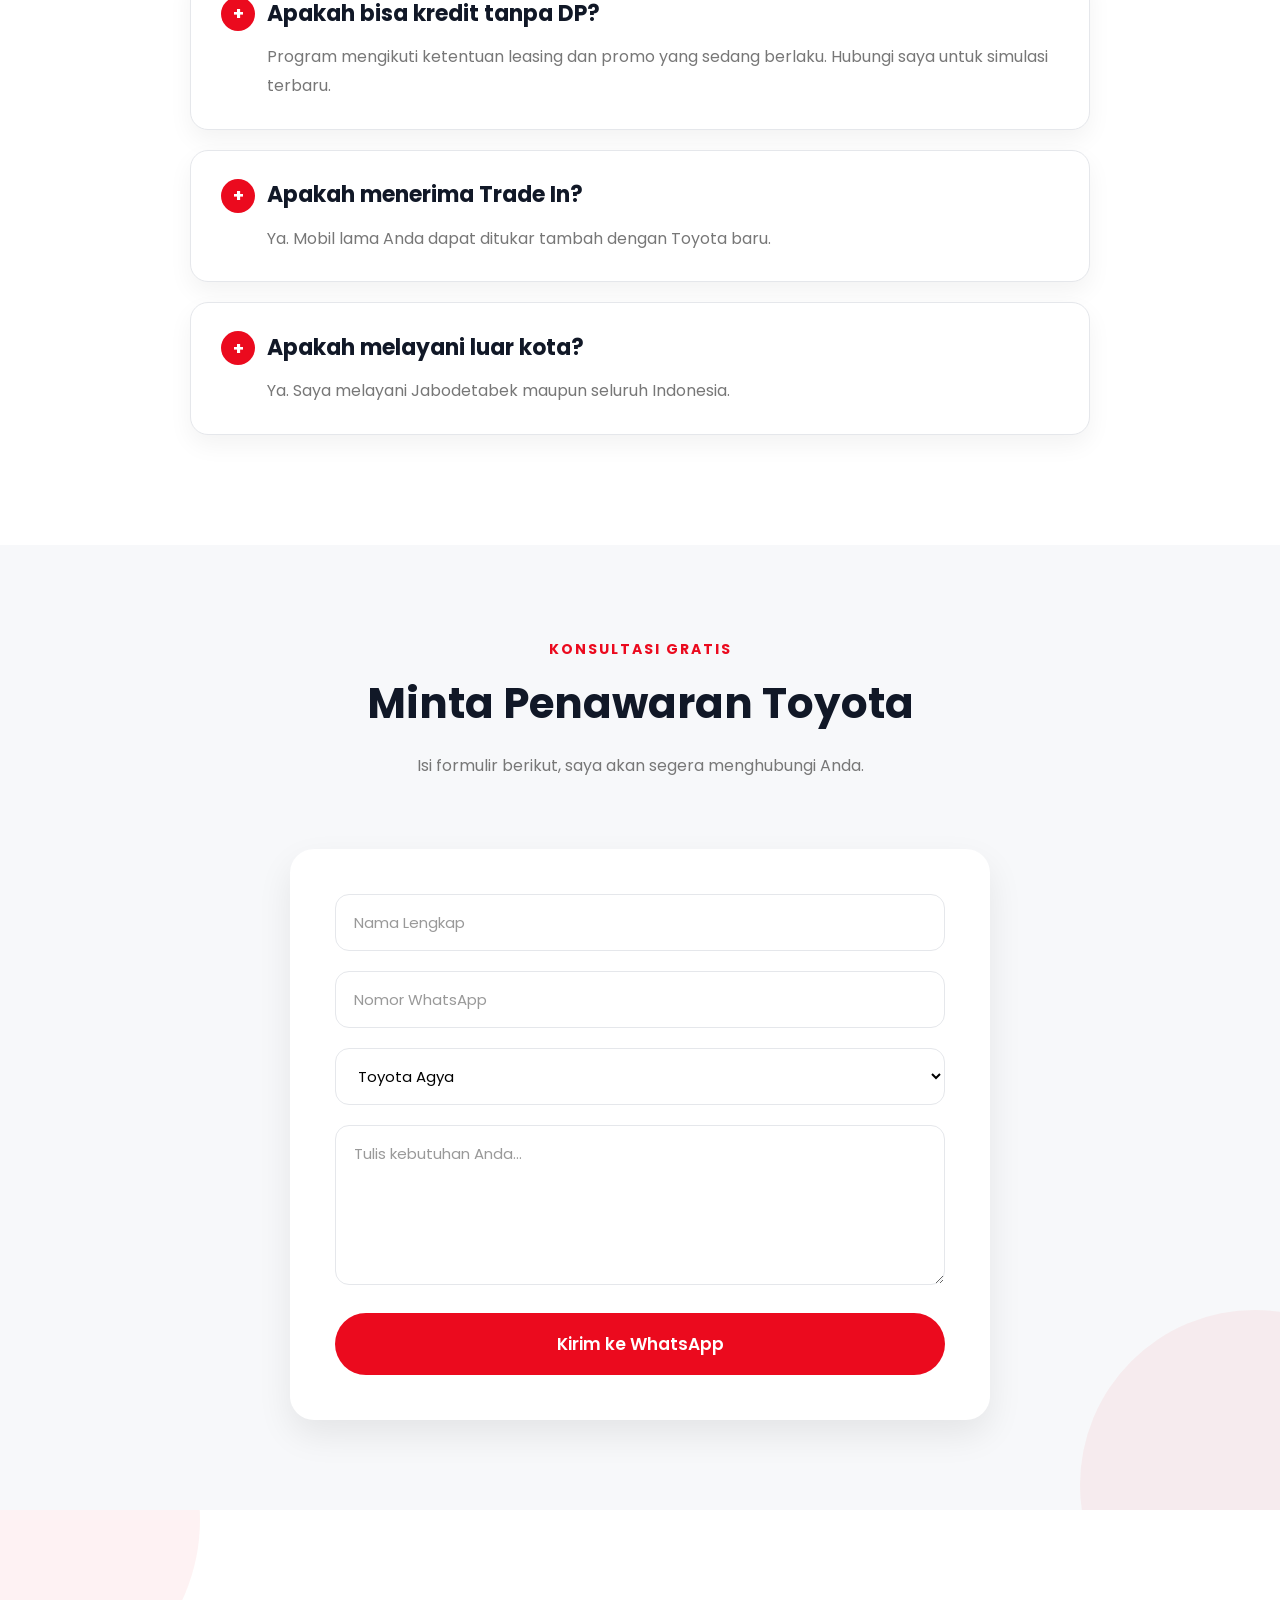
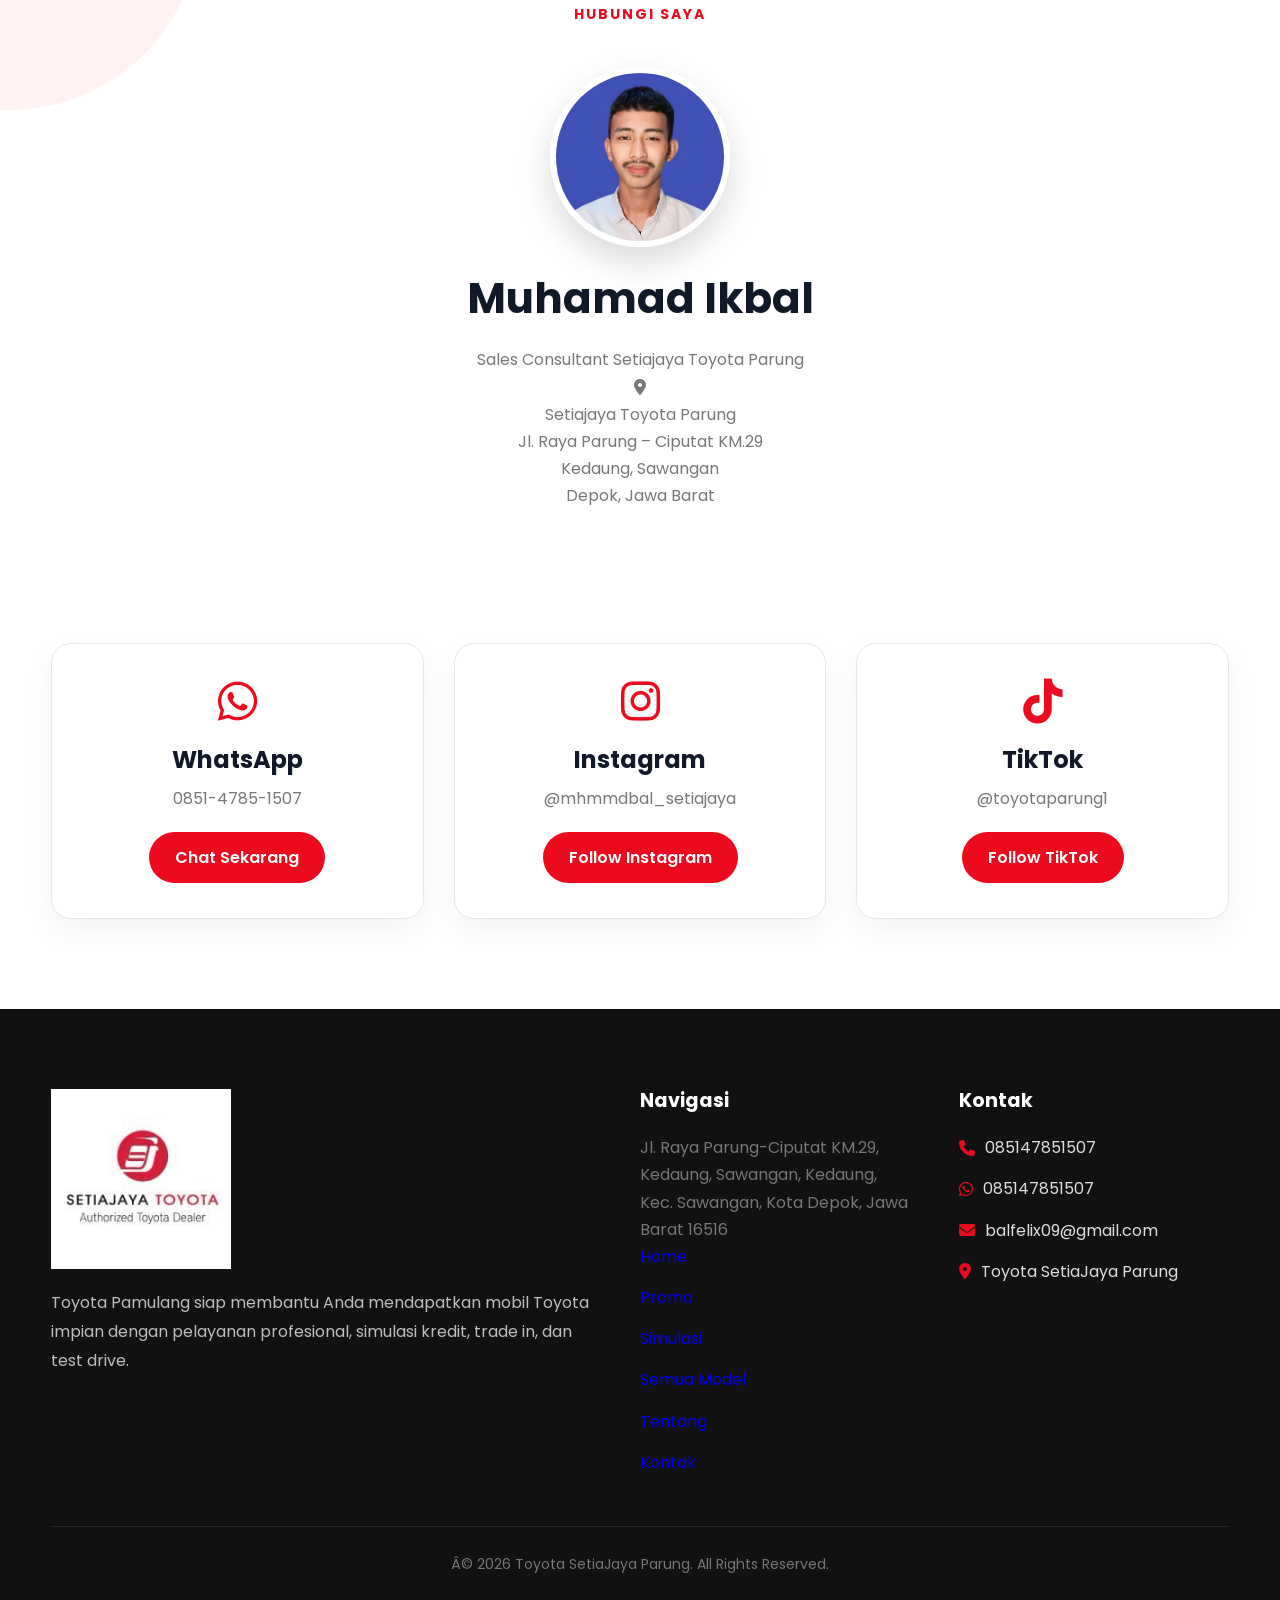
==== commit 9ae69278: "Update index.html" ====
--- a/index.html
+++ b/index.html
@@ -156,9 +156,8 @@
 HERO
 ========================================= -->
 <section class="hero reveal">
-
 <div class="hero-overlay"></div>
-
+  
 <div class="container hero-container">
 
 <div class="hero-content">
@@ -1267,7 +1266,7 @@
 
 </footer>
 
-<script src="script.js"></script>
+<script src="js/script.js"></script>
 
 </body>
 </html>
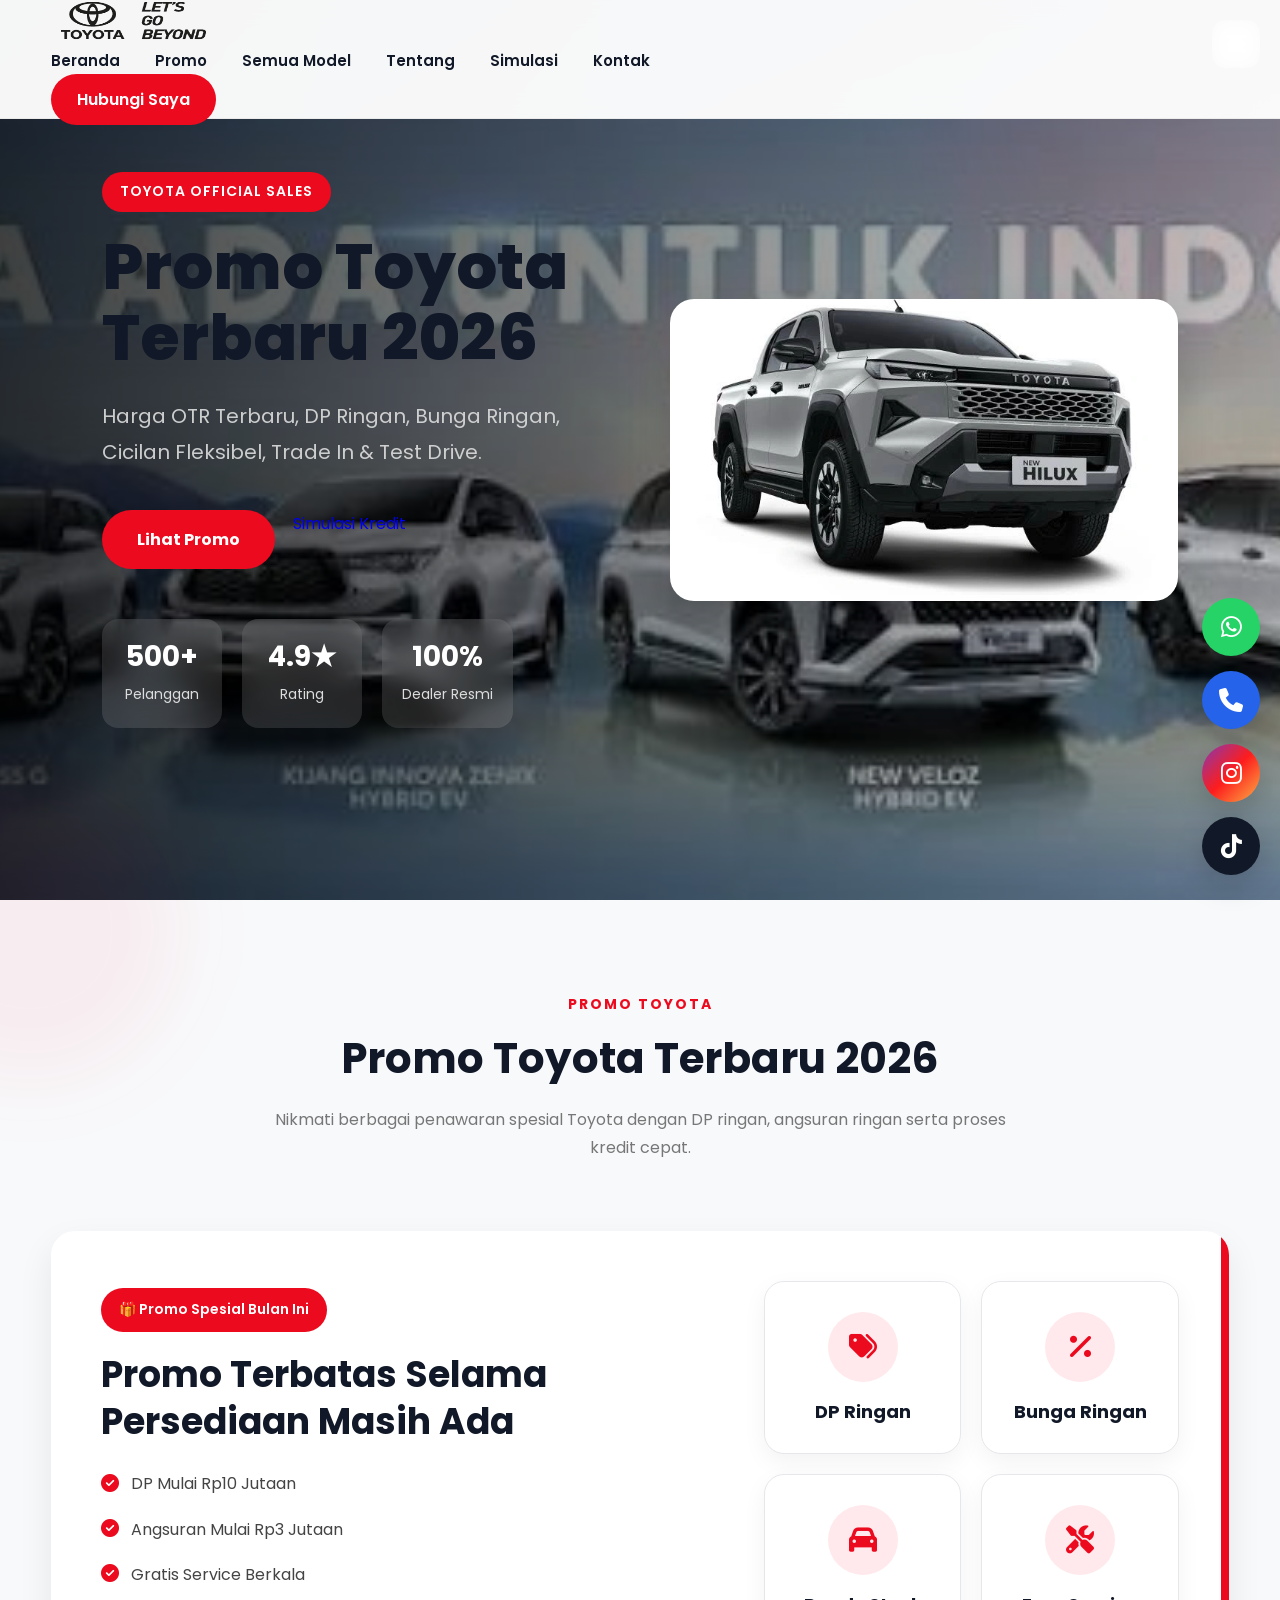
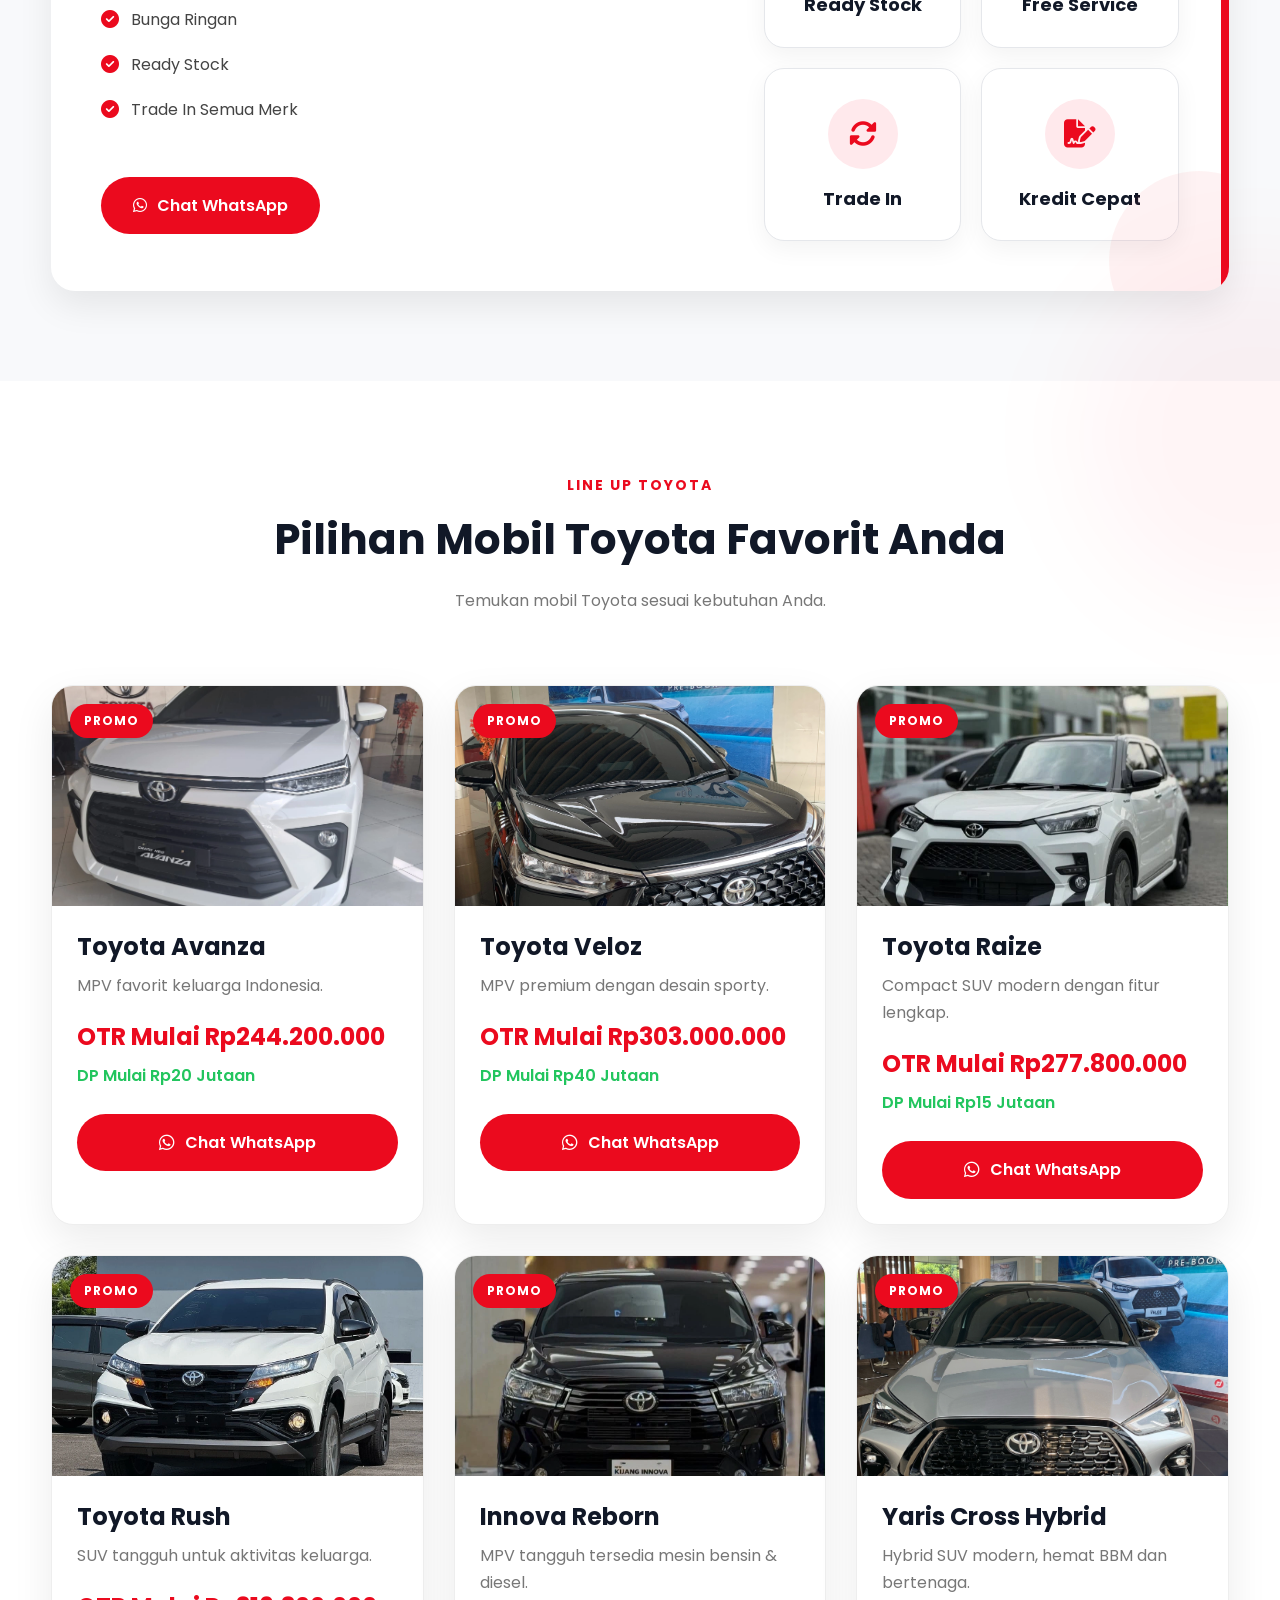
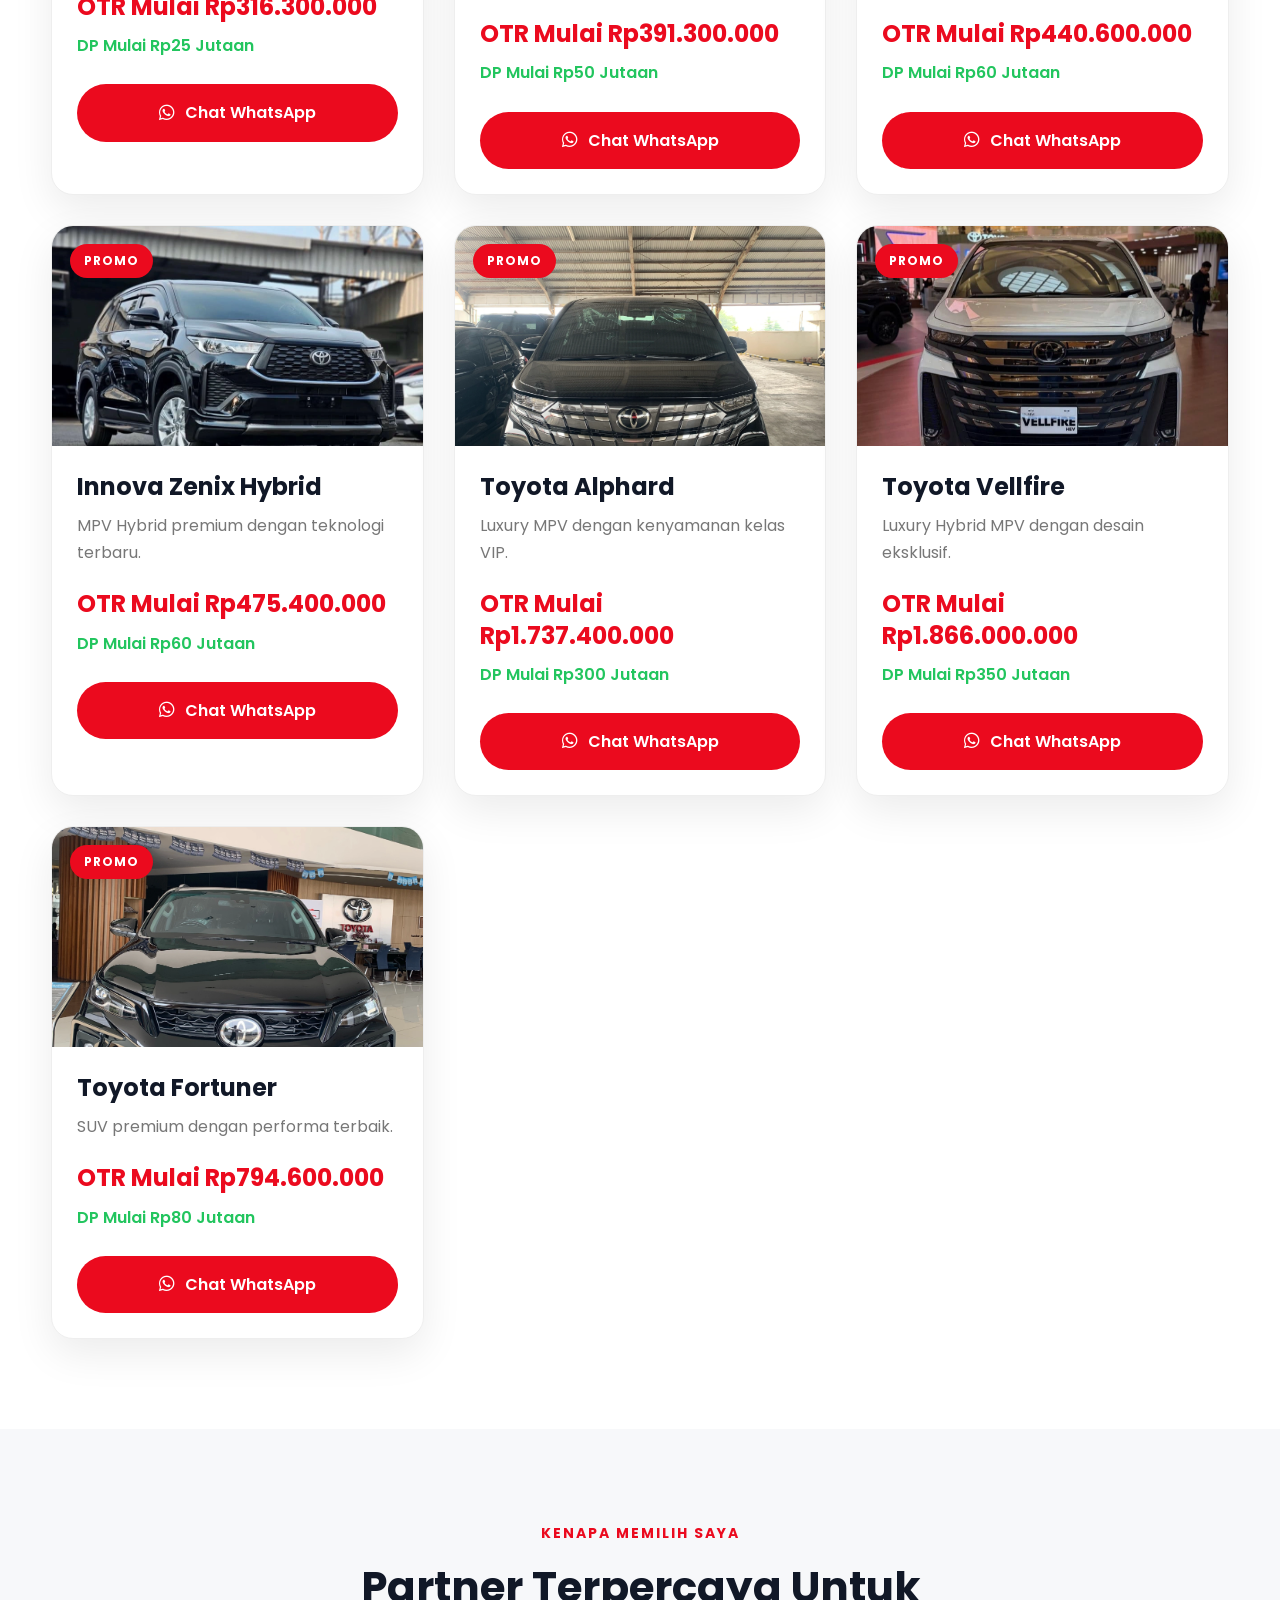
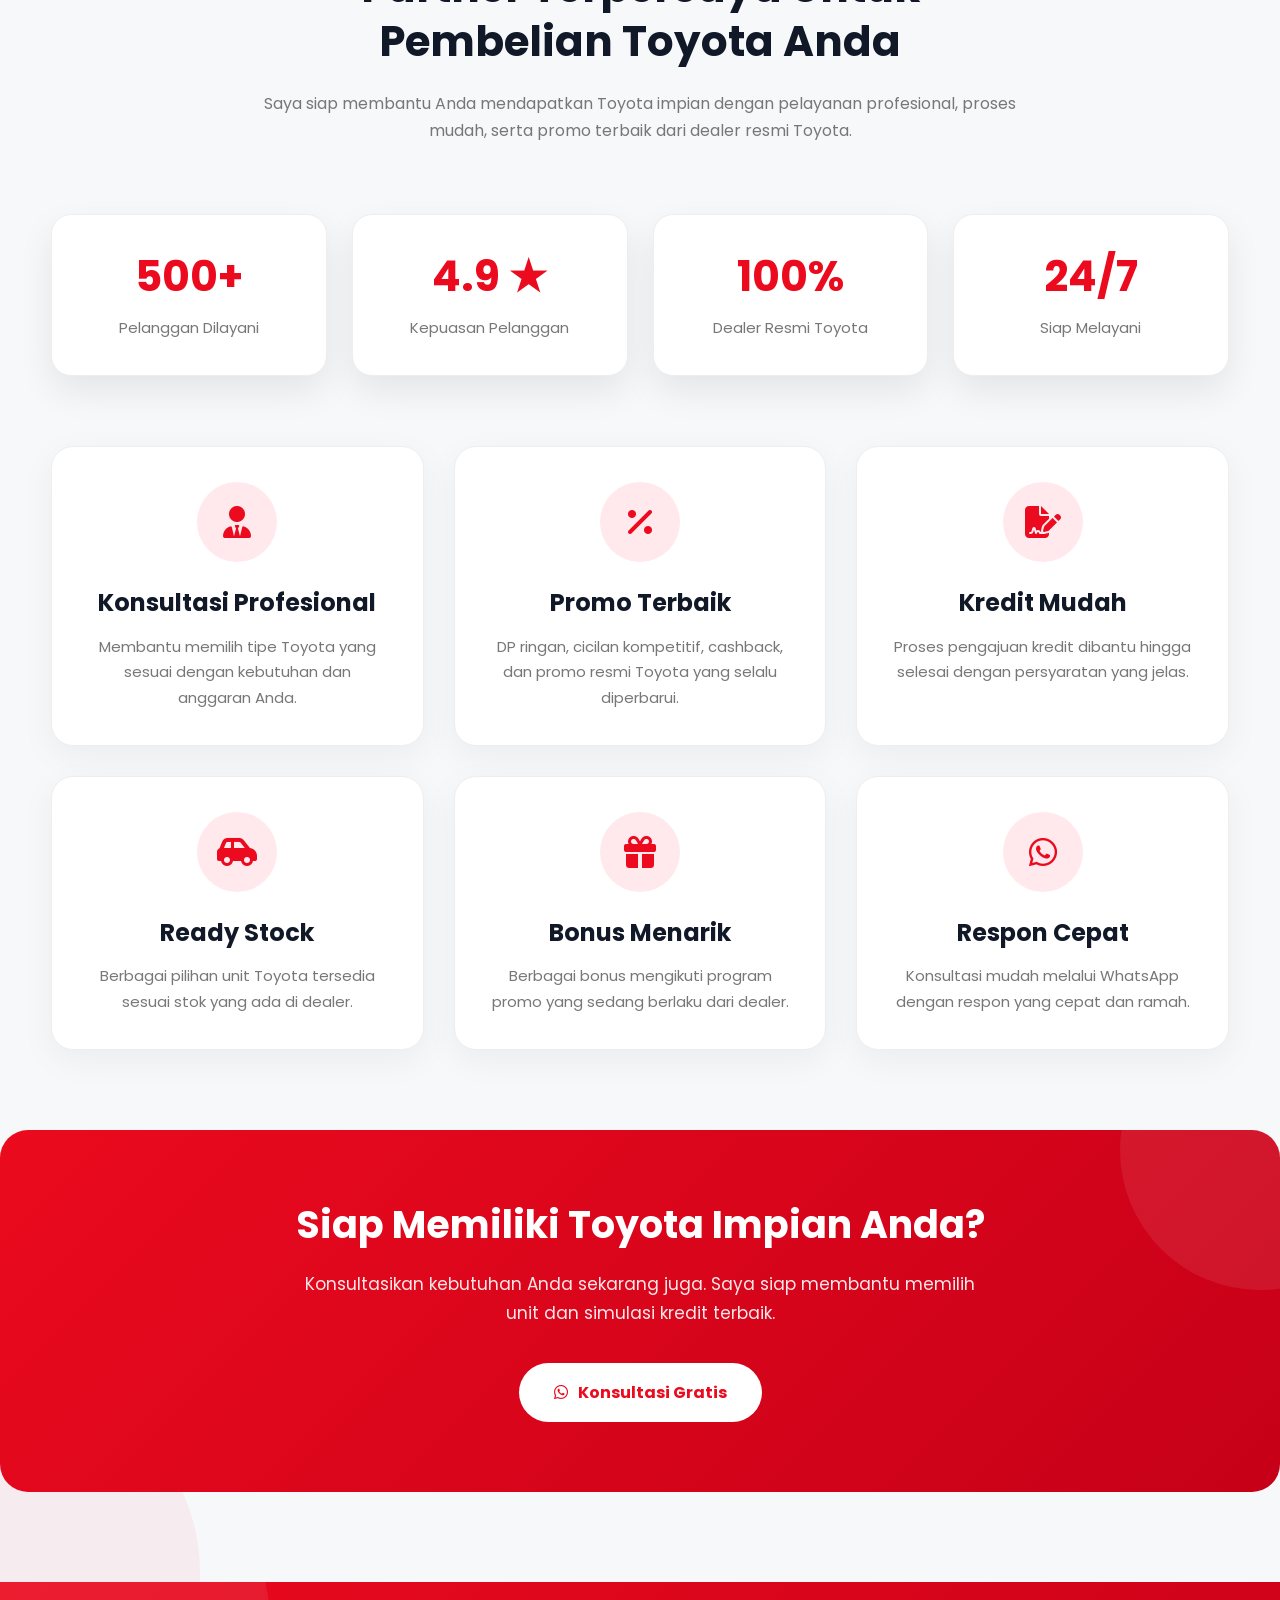
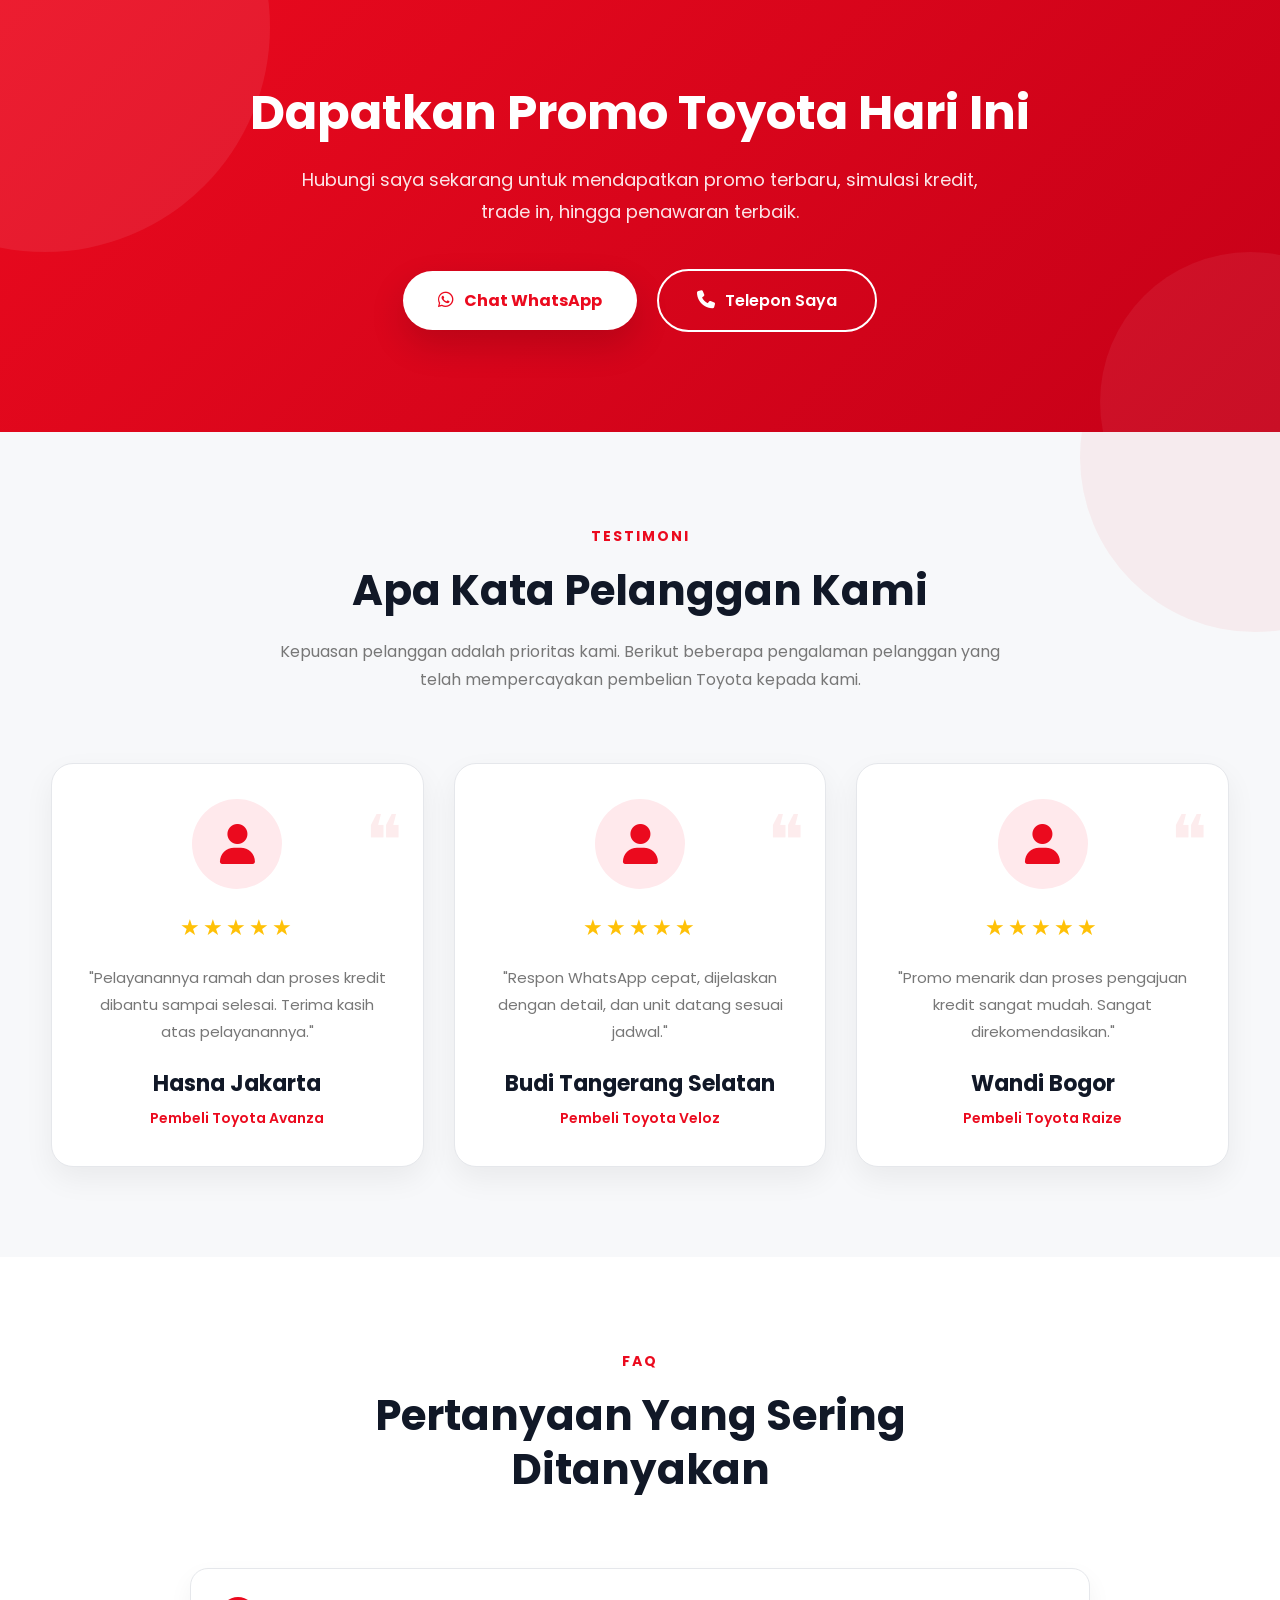
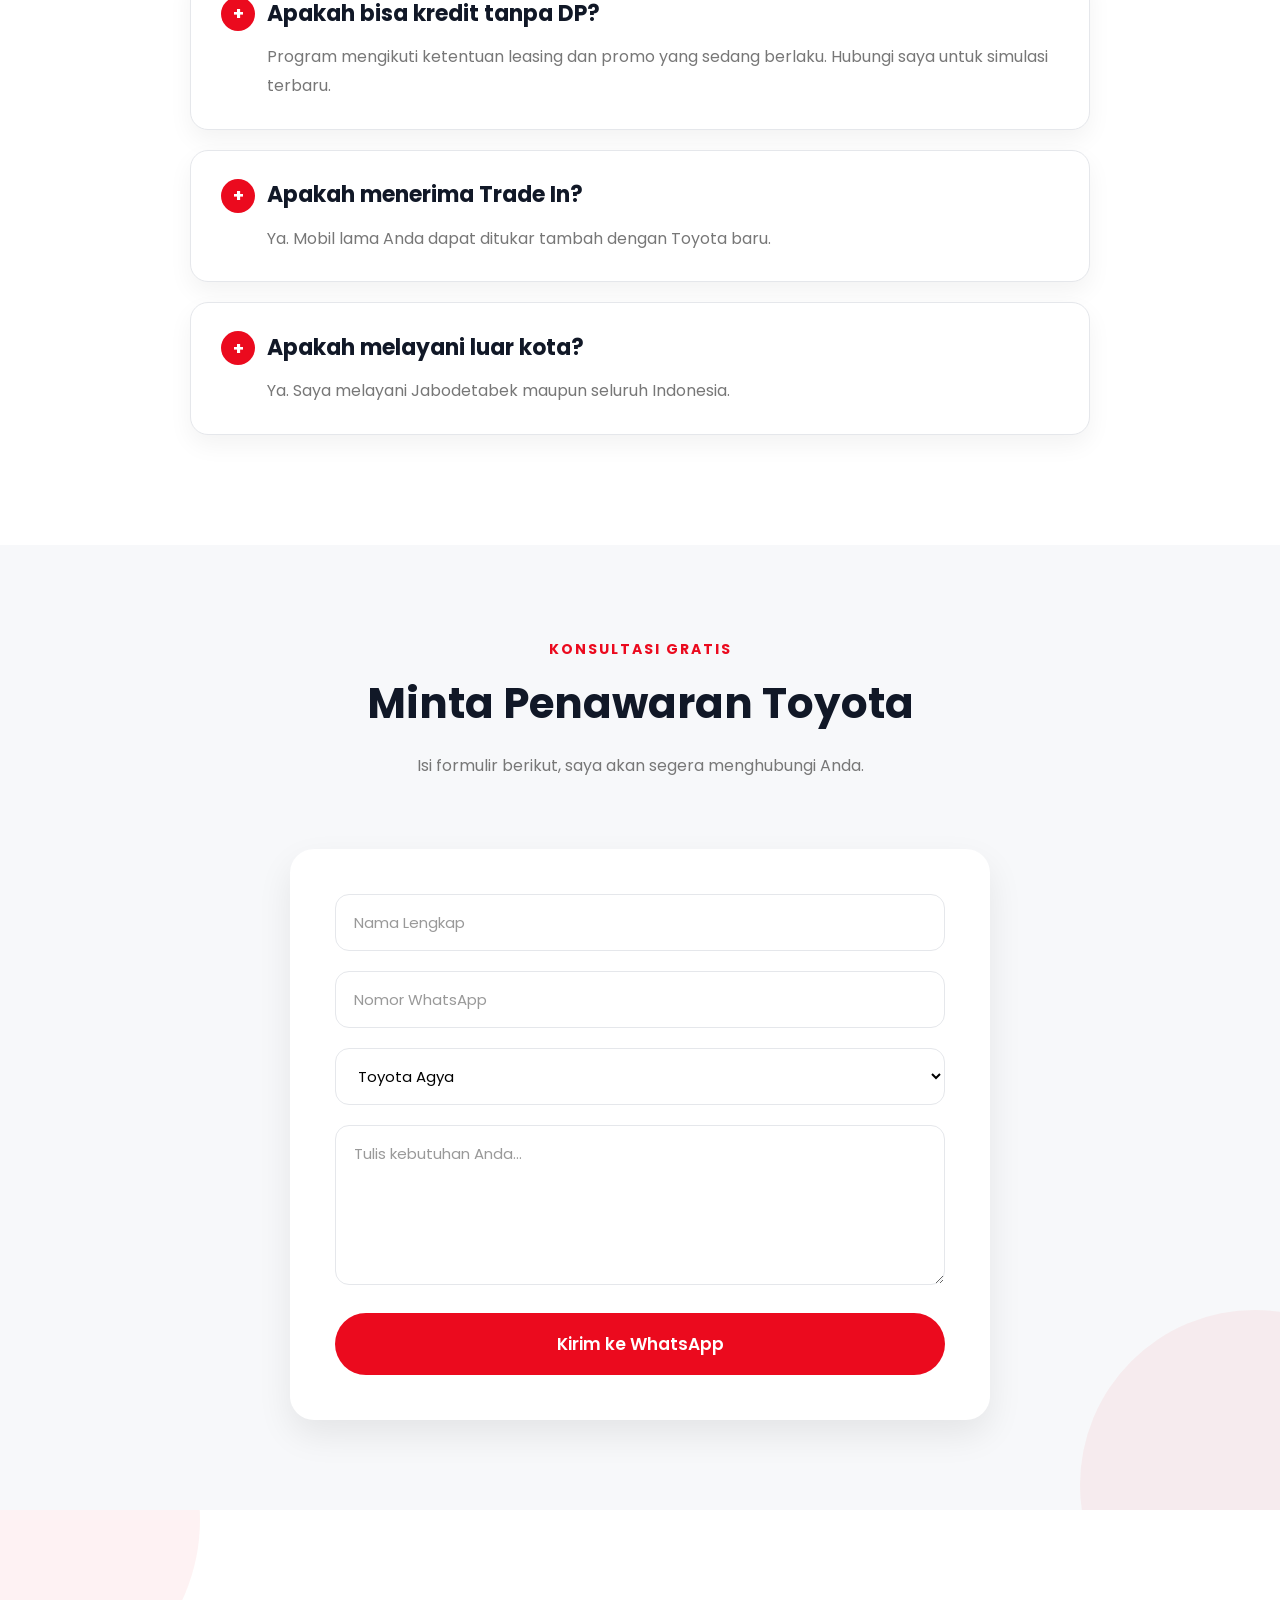
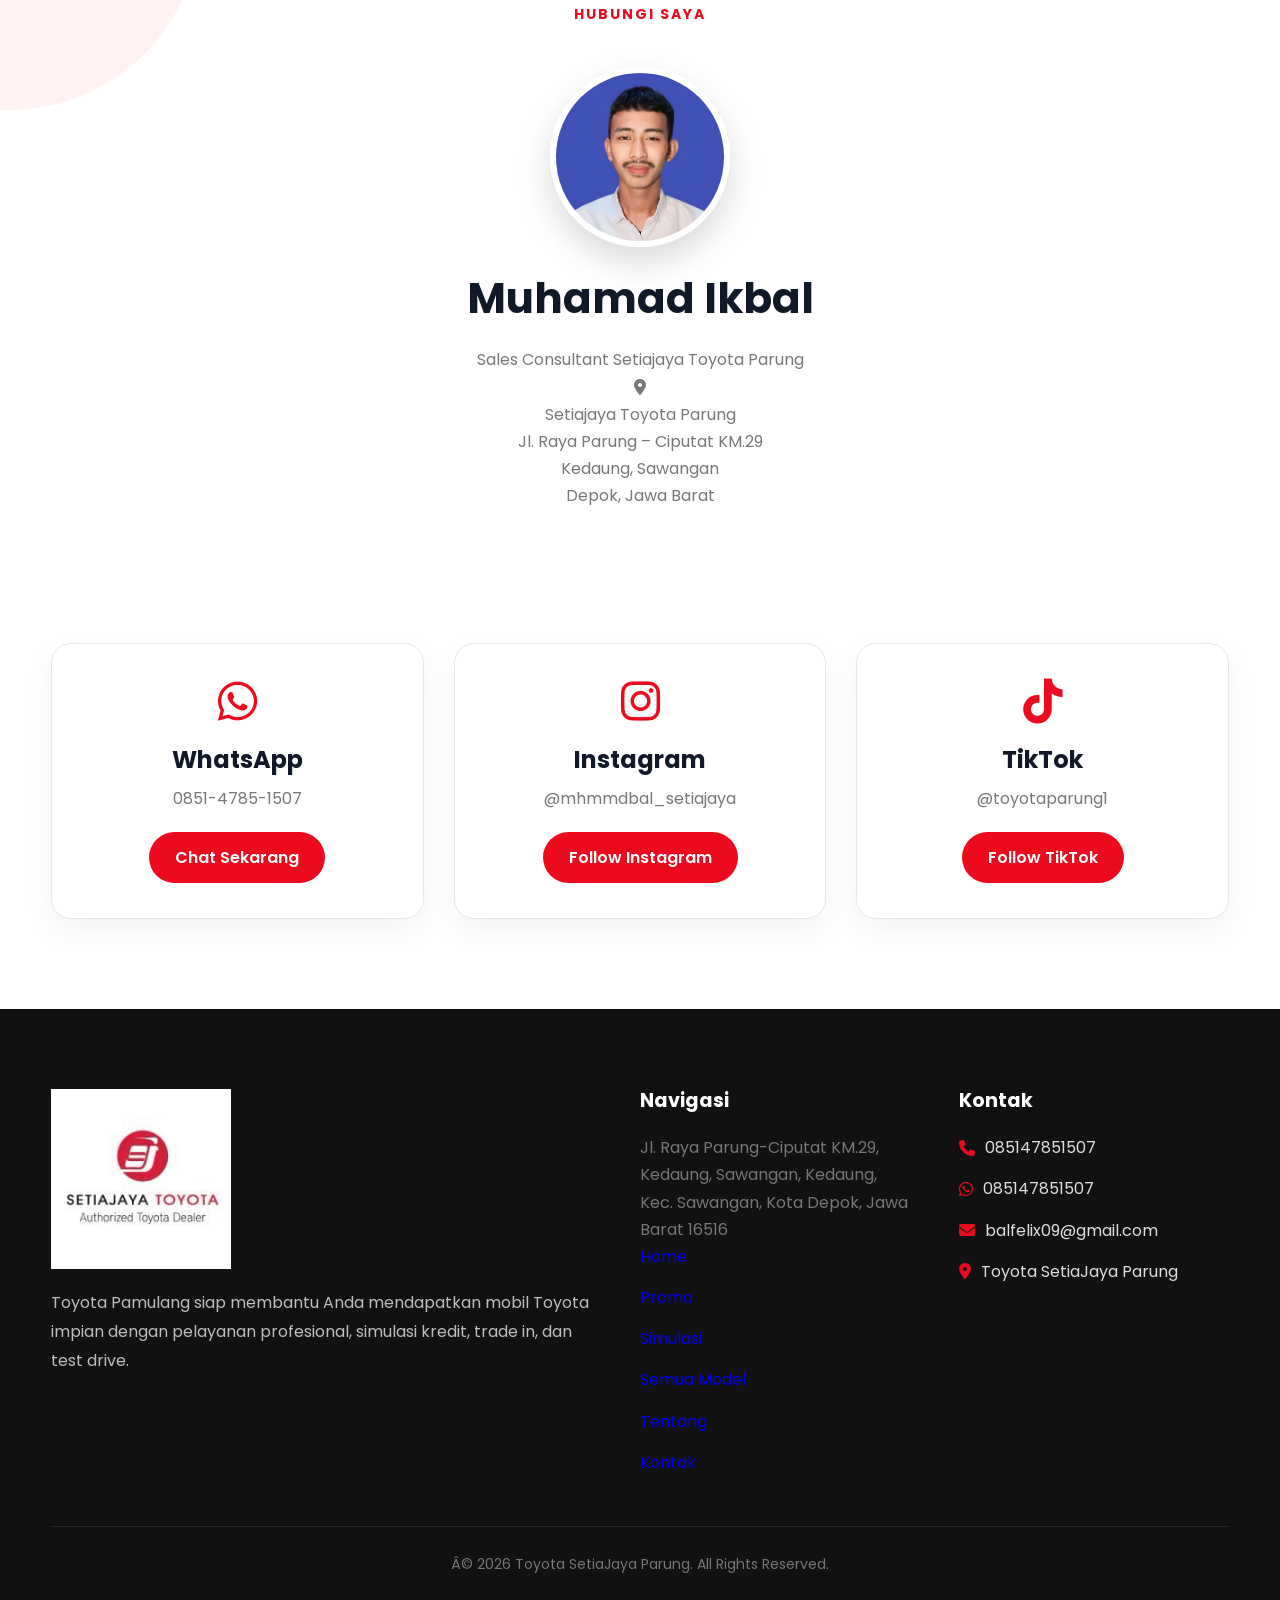
==== commit 035e0baf: "Update index.html" ====
--- a/index.html
+++ b/index.html
@@ -7,10 +7,10 @@
 <meta http-equiv="X-UA-Compatible" content="IE=edge">
 <meta name="viewport" content="width=device-width, initial-scale=1.0">
 
-<title>Promo Toyota Parung 2026 | Harga OTR, DP Murah & Kredit Toyota Bogor</title>
-<meta name="description" content="Promo Toyota Parung 2026. Harga OTR terbaru, DP ringan mulai 10 jutaan, cicilan ringan, trade in, test drive dan konsultasi gratis. Hubungi Sales Toyota Parung sekarang juga.">
-
-<meta name="keywords" content="Toyota Parung, Promo Toyota, Toyota Jabodetabek, Avanza, Veloz, Raize, Rush, Calya, Agya, Zenix, Reborn, Yaris Cross, Fortuner, Alphard, Vellfire">
+<title>Promo Toyota Terbaru 2026 | Harga OTR Terbaru 2026, DP Murah & Kredit Toyota Bogor</title>
+<meta name="description" content="Promo Toyota Terbaru 2026. Harga OTR terbaru 2026, DP ringan mulai 10 jutaan, cicilan ringan, trade in, test drive dan konsultasi gratis. Hubungi Sales Toyota Parung sekarang juga.">
+
+<meta name="keywords" content="Promo Toyota Terbaru 2026, Promo GIIAS, Toyota Parung, Promo Toyota, Toyota Jabodetabek, Avanza, Veloz, Raize, Rush, Calya, Agya, Zenix, Reborn, Yaris Cross, Fortuner, Alphard, Vellfire">
 
 <meta name="author" content="Muhamad Ikbal">
 <meta name="robots" content="index,follow,max-image-preview:large">
@@ -19,14 +19,14 @@
 
 <link rel="icon" href="images/favicon.png">
 
-<meta property="og:title" content="Promo Toyota Parung 2026">
-<meta property="og:description" content="Harga Toyota terbaru, DP ringan, cicilan murah, promo terbaik bulan ini.">
+<meta property="og:title" content="Promo Toyota Terbaru 2026">
+<meta property="og:description" content="Harga Toyota terbaru 2026, DP ringan, cicilan murah, promo terbaik bulan ini.">
 <meta property="og:image" content="https://ikbaltoyota.com/img/hero.webp">
 <meta property="og:url" content="https://ikbaltoyota.com/">
 <meta property="og:type" content="website">
 
 <meta name="twitter:card" content="summary_large_image">
-<meta name="twitter:title" content="Promo Toyota Parung 2026">
+<meta name="twitter:title" content="Promo Toyota Terbaru 2026">
 <meta name="twitter:description" content="Promo Toyota terbaik untuk wilayah Parung, Bogor, Depok, Tangerang Selatan, dan sekitarnya.">
 <meta name="twitter:image" content="https://ikbaltoyota.com/img/hero.webp">
 
@@ -168,7 +168,7 @@
 
 <h1>
 Promo Toyota <br>
-Parung 2026
+Terbaru 2026
 </h1>
 
 <p>
